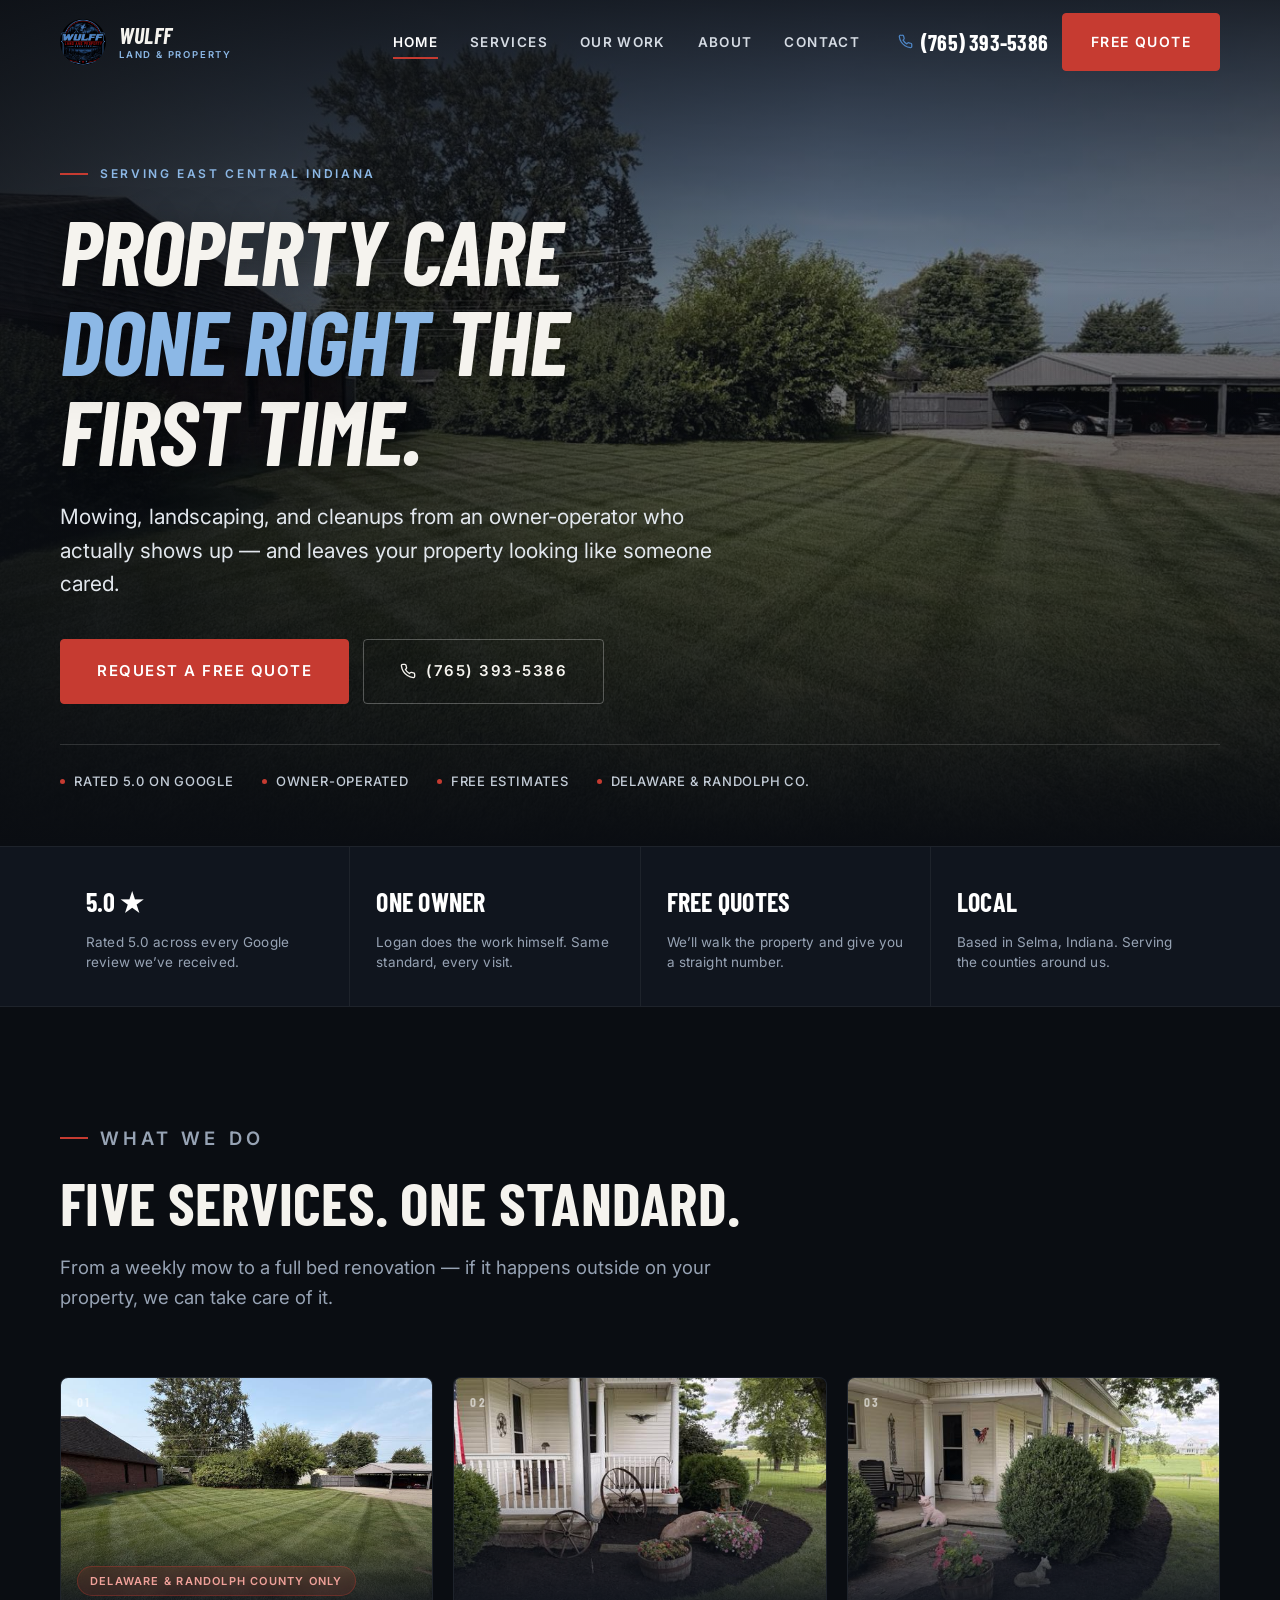
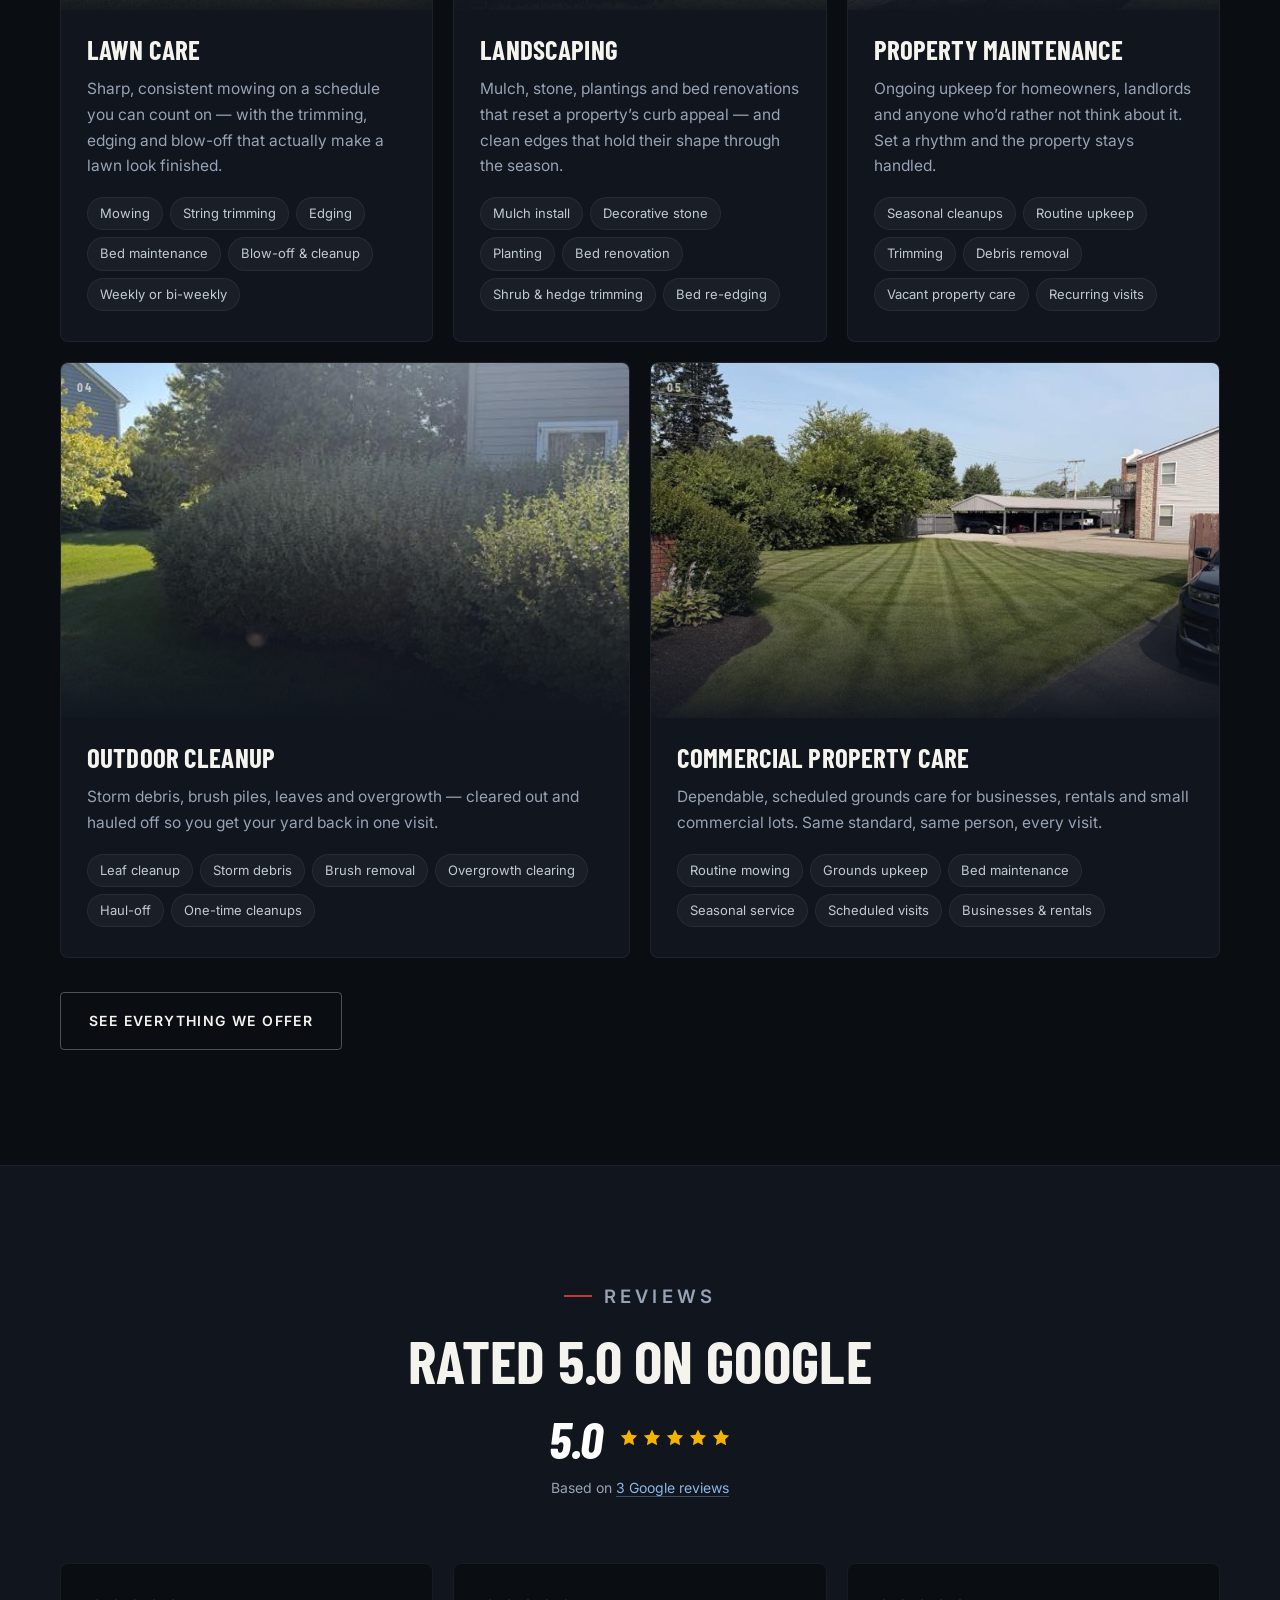
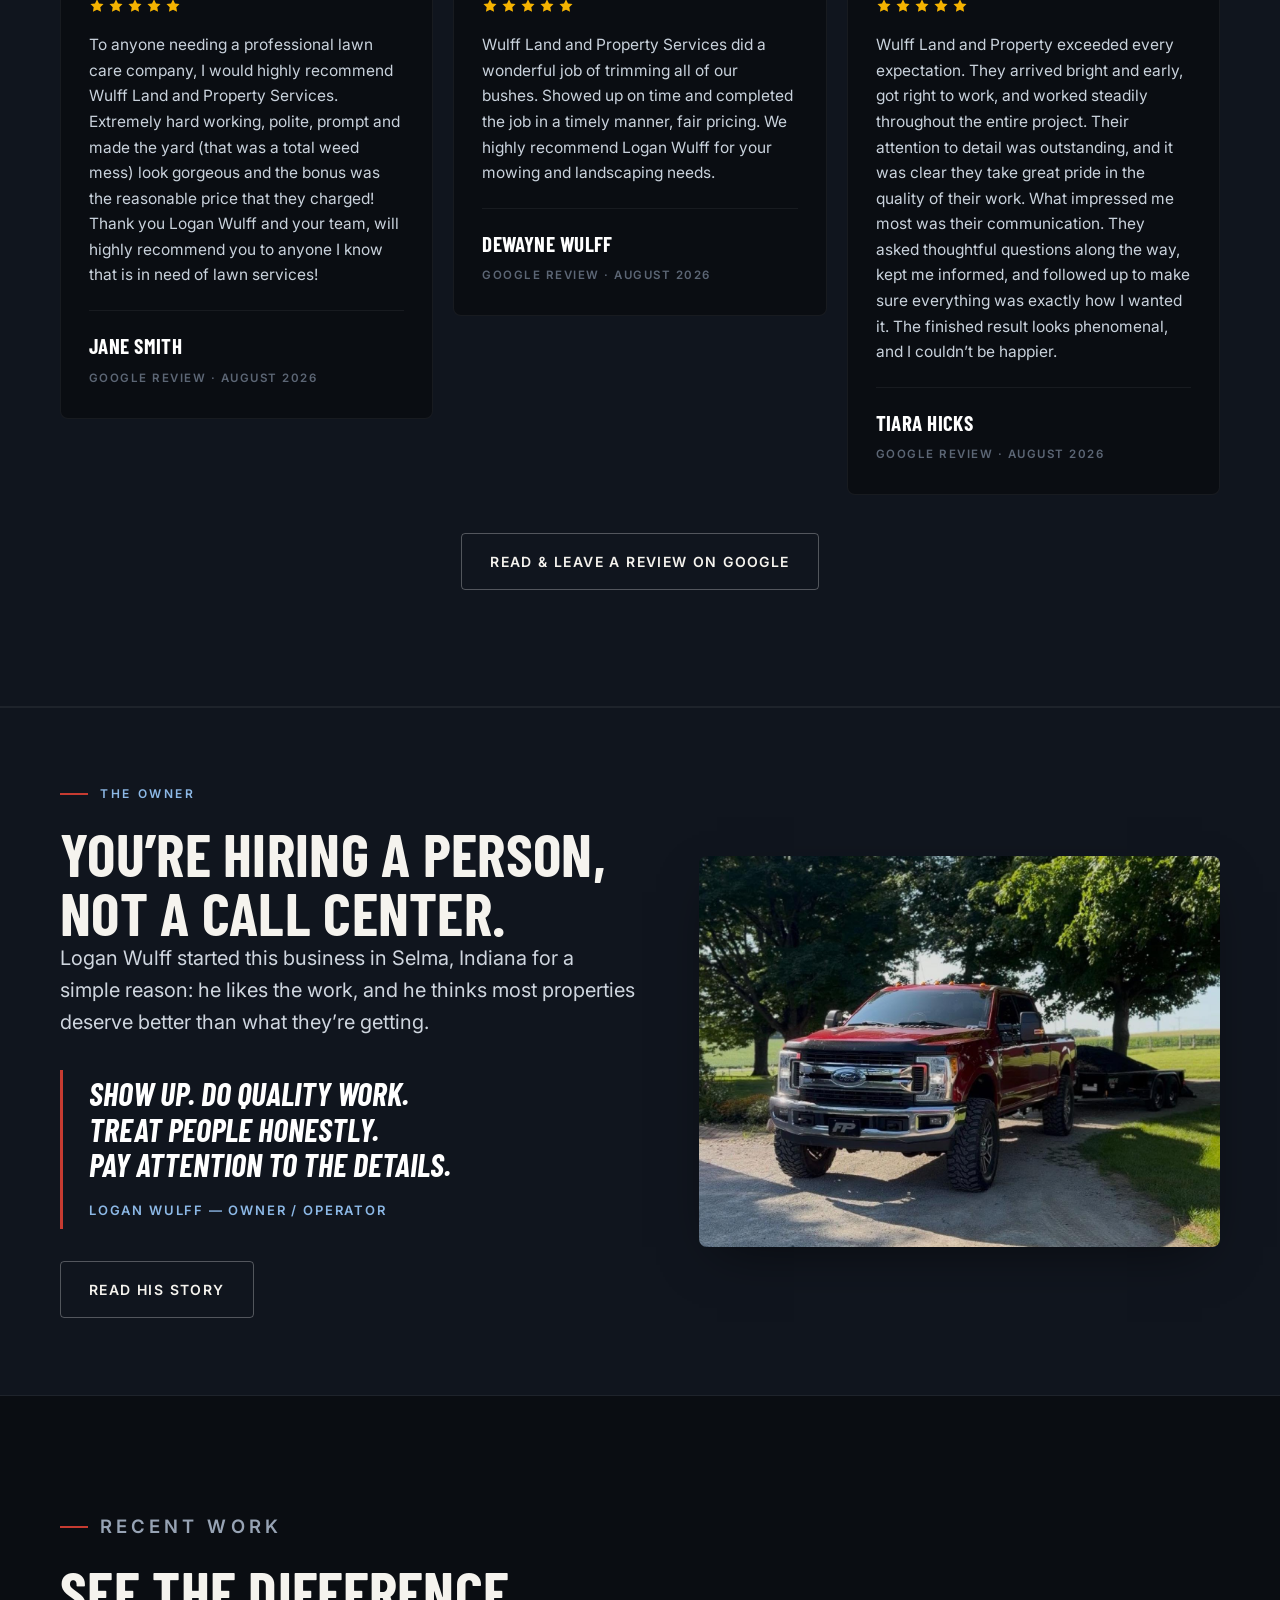
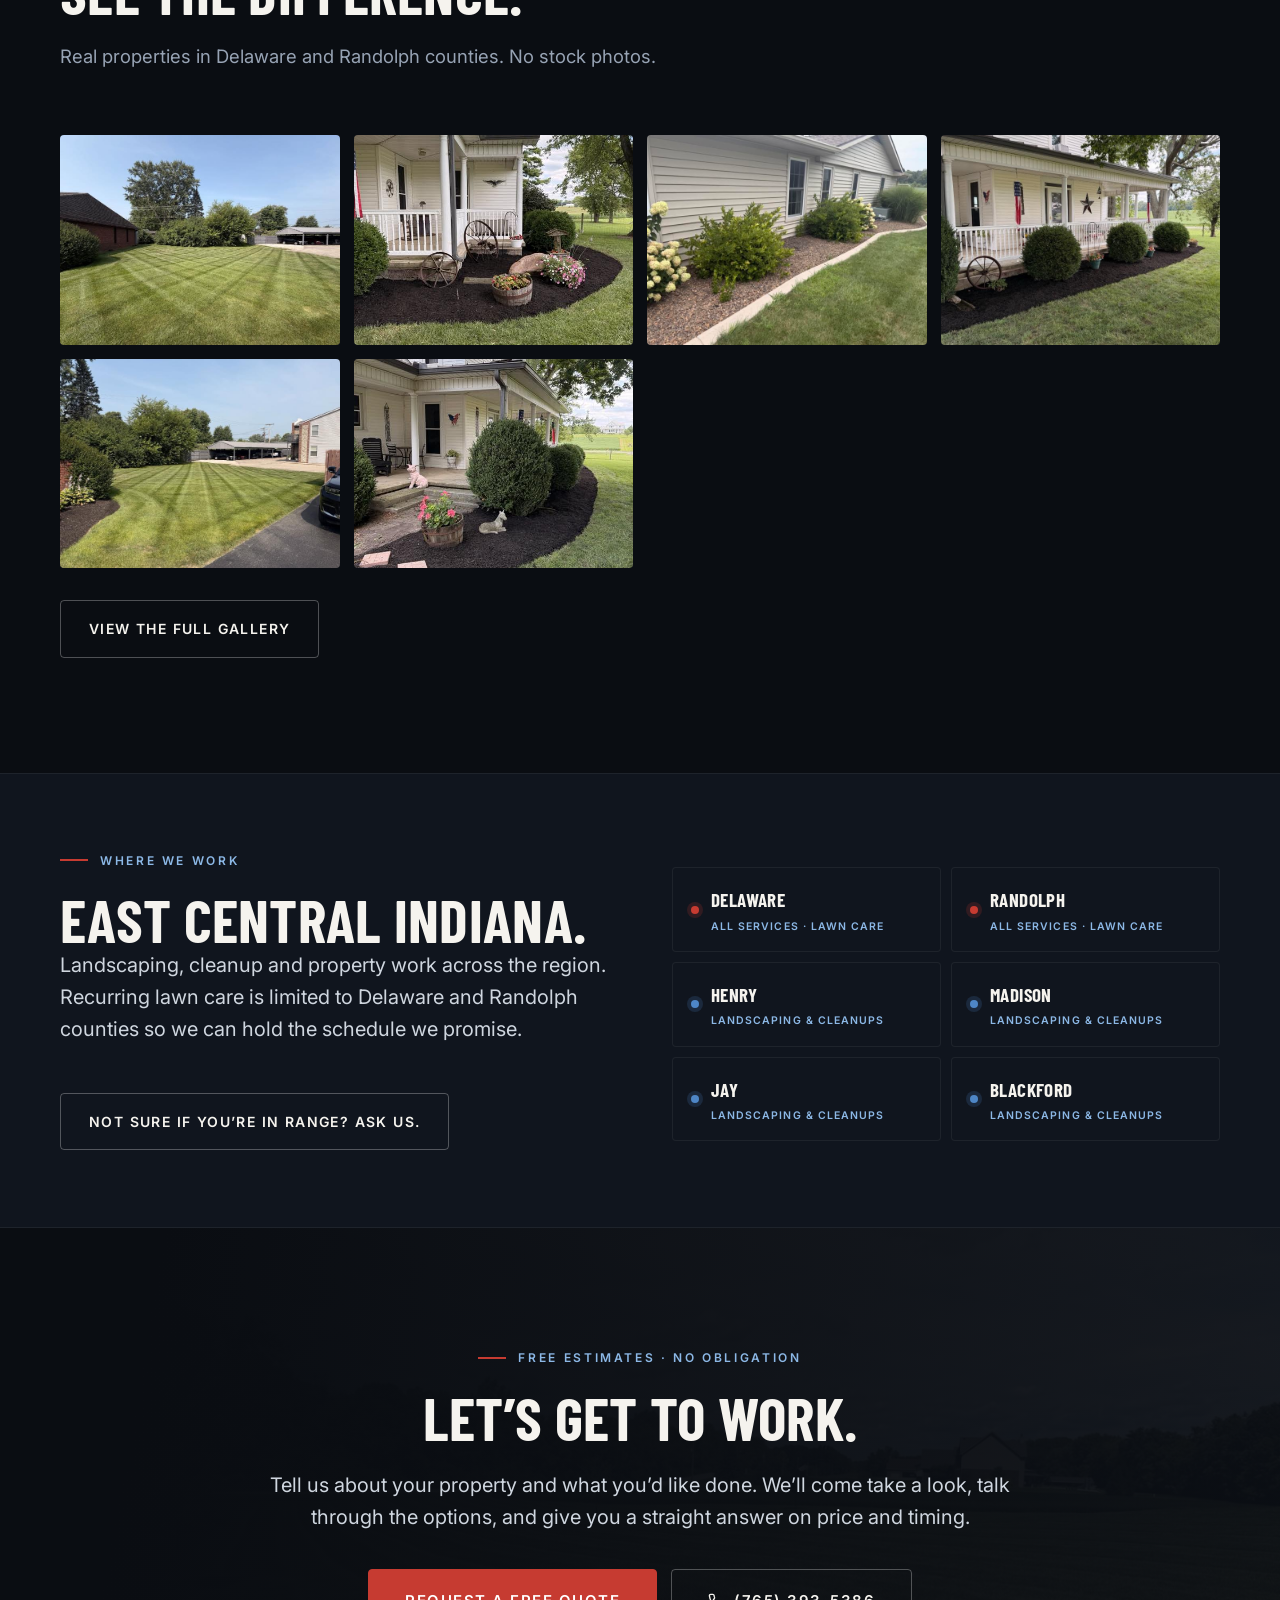
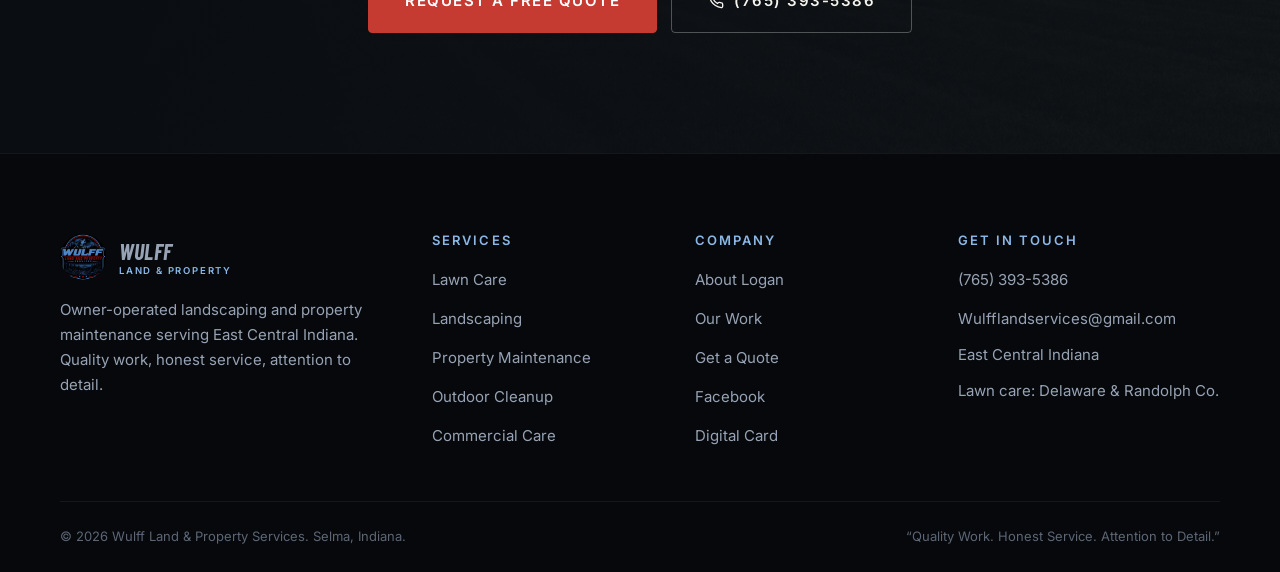
==== index.html @ 87005cc1 "Redesign Wulff Land & Property Services site Replaces the Google Sites page with a five-page static " ====
<!doctype html>
<html lang="en">
<head>
<meta charset="utf-8">
<meta name="viewport" content="width=device-width, initial-scale=1">
<title>Wulff Land & Property Services | Landscaping & Lawn Care, East Central Indiana</title>
<meta name="description" content="Owner-operated landscaping, lawn care, and property maintenance in East Central Indiana. Rated 5.0 on Google. Free estimates. Call (765) 393-5386.">
<meta name="theme-color" content="#0A0D12">
<link rel="canonical" href="https://616fun.github.io/wulff-land-property-services/index.html">
<meta property="og:type" content="website">
<meta property="og:site_name" content="Wulff Land &amp; Property Services">
<meta property="og:title" content="Wulff Land & Property Services | Landscaping & Lawn Care, East Central Indiana">
<meta property="og:description" content="Owner-operated landscaping, lawn care, and property maintenance in East Central Indiana. Rated 5.0 on Google. Free estimates. Call (765) 393-5386.">
<meta property="og:image" content="https://616fun.github.io/wulff-land-property-services/assets/img/full/img32.jpg">
<meta property="og:url" content="https://616fun.github.io/wulff-land-property-services/index.html">
<meta name="twitter:card" content="summary_large_image">
<link rel="icon" href="assets/img/logo.png">
<link rel="apple-touch-icon" href="assets/img/logo.png">
<link rel="preconnect" href="https://fonts.googleapis.com"><link rel="preconnect" href="https://fonts.gstatic.com" crossorigin><link href="https://fonts.googleapis.com/css2?family=Barlow+Condensed:ital,wght@0,600;0,700;1,700;1,800&family=Inter:wght@400;500;600&display=swap" rel="stylesheet">
<link rel="stylesheet" href="assets/css/site.css">
<script type="application/ld+json">
{
 "@context": "https://schema.org",
 "@type": "LandscapingBusiness",
 "name": "Wulff Land & Property Services",
 "description": "Owner-operated landscaping, lawn care and property maintenance serving East Central Indiana.",
 "slogan": "Quality Work. Honest Service. Attention to Detail.",
 "url": "https://616fun.github.io/wulff-land-property-services/",
 "image": "https://616fun.github.io/wulff-land-property-services/assets/img/logo.png",
 "logo": "https://616fun.github.io/wulff-land-property-services/assets/img/logo.png",
 "telephone": "+17653935386",
 "email": "Wulfflandservices@gmail.com",
 "priceRange": "$$",
 "founder": {
  "@type": "Person",
  "name": "Logan Wulff"
 },
 "address": {
  "@type": "PostalAddress",
  "addressLocality": "Selma",
  "addressRegion": "IN",
  "addressCountry": "US"
 },
 "areaServed": [
  {
   "@type": "AdministrativeArea",
   "name": "Delaware County, Indiana"
  },
  {
   "@type": "AdministrativeArea",
   "name": "Randolph County, Indiana"
  },
  {
   "@type": "AdministrativeArea",
   "name": "East Central Indiana"
  }
 ],
 "sameAs": [
  "https://www.google.com/maps?cid=16662415510783556275",
  "https://www.facebook.com/profile.php?id=61592040879355",
  "https://dot.cards/wulfflandservices"
 ],
 "aggregateRating": {
  "@type": "AggregateRating",
  "ratingValue": "5.0",
  "reviewCount": "3",
  "bestRating": "5"
 },
 "review": [
  {
   "@type": "Review",
   "author": {
    "@type": "Person",
    "name": "Jane Smith"
   },
   "reviewRating": {
    "@type": "Rating",
    "ratingValue": "5",
    "bestRating": "5"
   },
   "reviewBody": "To anyone needing a professional lawn care company, I would highly recommend Wulff Land and Property Services. Extremely hard working, polite, prompt and made the yard (that was a total weed mess) look gorgeous and the bonus was the reasonable price that they charged!"
  },
  {
   "@type": "Review",
   "author": {
    "@type": "Person",
    "name": "Dewayne Wulff"
   },
   "reviewRating": {
    "@type": "Rating",
    "ratingValue": "5",
    "bestRating": "5"
   },
   "reviewBody": "Wulff Land and Property Services did a wonderful job of trimming all of our bushes. Showed up on time and completed the job in a timely manner, fair pricing."
  },
  {
   "@type": "Review",
   "author": {
    "@type": "Person",
    "name": "Tiara Hicks"
   },
   "reviewRating": {
    "@type": "Rating",
    "ratingValue": "5",
    "bestRating": "5"
   },
   "reviewBody": "Wulff Land and Property exceeded every expectation. They arrived bright and early, got right to work, and worked steadily throughout the entire project. Their attention to detail was outstanding."
  }
 ],
 "hasOfferCatalog": {
  "@type": "OfferCatalog",
  "name": "Services",
  "itemListElement": [
   {
    "@type": "Offer",
    "itemOffered": {
     "@type": "Service",
     "name": "Lawn Care & Mowing"
    }
   },
   {
    "@type": "Offer",
    "itemOffered": {
     "@type": "Service",
     "name": "Landscaping & Mulch Installation"
    }
   },
   {
    "@type": "Offer",
    "itemOffered": {
     "@type": "Service",
     "name": "Property Maintenance"
    }
   },
   {
    "@type": "Offer",
    "itemOffered": {
     "@type": "Service",
     "name": "Outdoor & Storm Cleanup"
    }
   },
   {
    "@type": "Offer",
    "itemOffered": {
     "@type": "Service",
     "name": "Commercial Property Care"
    }
   },
   {
    "@type": "Offer",
    "itemOffered": {
     "@type": "Service",
     "name": "Shrub & Hedge Trimming"
    }
   },
   {
    "@type": "Offer",
    "itemOffered": {
     "@type": "Service",
     "name": "Brush Removal"
    }
   },
   {
    "@type": "Offer",
    "itemOffered": {
     "@type": "Service",
     "name": "Decorative Stone Installation"
    }
   }
  ]
 }
}
</script>
<script>document.documentElement.classList.add("js")</script>
</head>
<body>
<a class="skip hp" href="#main">Skip to content</a>
<header class="header" id="header">
  <div class="wrap header__inner">
    <a class="brand" href="index.html" aria-label="Wulff Land and Property Services — home">
      <img src="assets/img/logo.png" alt="" width="46" height="46">
      <span class="brand__txt">
        <span class="brand__name">Wulff</span>
        <span class="brand__sub">Land &amp; Property</span>
      </span>
    </a>
    <nav class="nav" aria-label="Primary"><a href="index.html" aria-current="page">Home</a><a href="services.html">Services</a><a href="work.html">Our Work</a><a href="about.html">About</a><a href="contact.html">Contact</a></nav>
    <div class="header__cta">
      <a class="header__phone" href="tel:+17653935386"><svg viewBox="0 0 24 24" fill="none" stroke="currentColor" stroke-width="2" stroke-linecap="round" stroke-linejoin="round"><path d="M22 16.9v3a2 2 0 0 1-2.2 2 19.8 19.8 0 0 1-8.6-3.1 19.5 19.5 0 0 1-6-6A19.8 19.8 0 0 1 2.1 4.2 2 2 0 0 1 4.1 2h3a2 2 0 0 1 2 1.7c.1 1 .3 1.9.7 2.8a2 2 0 0 1-.5 2.1L8.1 9.8a16 16 0 0 0 6 6l1.2-1.2a2 2 0 0 1 2.1-.5c.9.4 1.8.6 2.8.7a2 2 0 0 1 1.8 2.1z"/></svg>(765) 393-5386</a>
      <a class="btn" href="contact.html">Free Quote</a>
      <button class="burger" id="burger" aria-label="Open menu" aria-expanded="false" aria-controls="drawer"><span></span></button>
    </div>
  </div>
</header>
<div class="drawer" id="drawer">
  <nav class="wrap" aria-label="Mobile"><a href="index.html"><span>01</span>Home</a><a href="services.html"><span>02</span>Services</a><a href="work.html"><span>03</span>Our Work</a><a href="about.html"><span>04</span>About</a><a href="contact.html"><span>05</span>Contact</a></nav>
  <div class="wrap drawer__foot">
    <a class="btn btn--steel btn--block" href="tel:+17653935386"><svg viewBox="0 0 24 24" fill="none" stroke="currentColor" stroke-width="2" stroke-linecap="round" stroke-linejoin="round"><path d="M22 16.9v3a2 2 0 0 1-2.2 2 19.8 19.8 0 0 1-8.6-3.1 19.5 19.5 0 0 1-6-6A19.8 19.8 0 0 1 2.1 4.2 2 2 0 0 1 4.1 2h3a2 2 0 0 1 2 1.7c.1 1 .3 1.9.7 2.8a2 2 0 0 1-.5 2.1L8.1 9.8a16 16 0 0 0 6 6l1.2-1.2a2 2 0 0 1 2.1-.5c.9.4 1.8.6 2.8.7a2 2 0 0 1 1.8 2.1z"/></svg>Call (765) 393-5386</a>
    <a class="btn btn--block" href="contact.html">Request a Free Quote</a>
  </div>
</div>
<main id="main">
<section class="hero">
  <div class="hero__bg"><img src="assets/img/full/img32.jpg" alt="A freshly mowed and striped residential lawn maintained by Wulff Land &amp; Property Services" fetchpriority="high"></div>
  <div class="wrap hero__inner">
    <p class="eyebrow">Serving East Central Indiana</p>
    <h1>Property care <em>done right</em> the first time.</h1>
    <p class="lede">Mowing, landscaping, and cleanups from an owner-operator who actually shows up &mdash;
      and leaves your property looking like someone cared.</p>
    <div class="hero__actions">
      <a class="btn btn--lg" href="contact.html">Request a Free Quote</a>
      <a class="btn btn--ghost btn--lg" href="tel:+17653935386"><svg viewBox="0 0 24 24" fill="none" stroke="currentColor" stroke-width="2" stroke-linecap="round" stroke-linejoin="round"><path d="M22 16.9v3a2 2 0 0 1-2.2 2 19.8 19.8 0 0 1-8.6-3.1 19.5 19.5 0 0 1-6-6A19.8 19.8 0 0 1 2.1 4.2 2 2 0 0 1 4.1 2h3a2 2 0 0 1 2 1.7c.1 1 .3 1.9.7 2.8a2 2 0 0 1-.5 2.1L8.1 9.8a16 16 0 0 0 6 6l1.2-1.2a2 2 0 0 1 2.1-.5c.9.4 1.8.6 2.8.7a2 2 0 0 1 1.8 2.1z"/></svg>(765) 393-5386</a>
    </div>
    <div class="hero__meta">
      <span>Rated 5.0 on Google</span><span>Owner-operated</span><span>Free estimates</span><span>Delaware &amp; Randolph Co.</span>
    </div>
  </div>
</section>

<section class="strip">
  <div class="wrap"><div class="strip__grid">
    <div class="strip__item"><b>5.0 &#9733;</b><small>Rated 5.0 across every Google review we&rsquo;ve received.</small></div>
    <div class="strip__item"><b>One Owner</b><small>Logan does the work himself. Same standard, every visit.</small></div>
    <div class="strip__item"><b>Free Quotes</b><small>We&rsquo;ll walk the property and give you a straight number.</small></div>
    <div class="strip__item"><b>Local</b><small>Based in Selma, Indiana. Serving the counties around us.</small></div>
  </div></div>
</section>

<section class="section" id="services">
  <div class="wrap">
    <div class="head r">
      <p class="eyebrow">What we do</p>
      <h2>Five services. One standard.</h2>
      <p>From a weekly mow to a full bed renovation &mdash; if it happens outside on your property, we can take care of it.</p>
    </div>
    <div class="services"><article class="card r" id="lawn">
  <div class="card__media"><span class="card__num">01</span>
    <img src="assets/img/thumb/img12.jpg" alt="Lawn Care by Wulff Land &amp; Property Services" loading="lazy" decoding="async"><span class="tag tag--red">Delaware &amp; Randolph County only</span></div>
  <div class="card__body"><h3>Lawn Care</h3><p class="muted" style="font-size:15.5px;margin-bottom:18px">Sharp, consistent mowing on a schedule you can count on — with the trimming, edging and blow-off that actually make a lawn look finished.</p>
    <ul><li>Mowing</li><li>String trimming</li><li>Edging</li><li>Bed maintenance</li><li>Blow-off &amp; cleanup</li><li>Weekly or bi-weekly</li></ul></div></article><article class="card r" id="landscaping">
  <div class="card__media"><span class="card__num">02</span>
    <img src="assets/img/thumb/img15.jpg" alt="Landscaping by Wulff Land &amp; Property Services" loading="lazy" decoding="async"></div>
  <div class="card__body"><h3>Landscaping</h3><p class="muted" style="font-size:15.5px;margin-bottom:18px">Mulch, stone, plantings and bed renovations that reset a property&rsquo;s curb appeal — and clean edges that hold their shape through the season.</p>
    <ul><li>Mulch install</li><li>Decorative stone</li><li>Planting</li><li>Bed renovation</li><li>Shrub &amp; hedge trimming</li><li>Bed re-edging</li></ul></div></article><article class="card r" id="maintenance">
  <div class="card__media"><span class="card__num">03</span>
    <img src="assets/img/thumb/img41.jpg" alt="Property Maintenance by Wulff Land &amp; Property Services" loading="lazy" decoding="async"></div>
  <div class="card__body"><h3>Property Maintenance</h3><p class="muted" style="font-size:15.5px;margin-bottom:18px">Ongoing upkeep for homeowners, landlords and anyone who&rsquo;d rather not think about it. Set a rhythm and the property stays handled.</p>
    <ul><li>Seasonal cleanups</li><li>Routine upkeep</li><li>Trimming</li><li>Debris removal</li><li>Vacant property care</li><li>Recurring visits</li></ul></div></article><article class="card card--wide r" id="cleanup">
  <div class="card__media"><span class="card__num">04</span>
    <img src="assets/img/thumb/img27.jpg" alt="Outdoor Cleanup by Wulff Land &amp; Property Services" loading="lazy" decoding="async"></div>
  <div class="card__body"><h3>Outdoor Cleanup</h3><p class="muted" style="font-size:15.5px;margin-bottom:18px">Storm debris, brush piles, leaves and overgrowth — cleared out and hauled off so you get your yard back in one visit.</p>
    <ul><li>Leaf cleanup</li><li>Storm debris</li><li>Brush removal</li><li>Overgrowth clearing</li><li>Haul-off</li><li>One-time cleanups</li></ul></div></article><article class="card card--wide r" id="commercial">
  <div class="card__media"><span class="card__num">05</span>
    <img src="assets/img/thumb/img43.jpg" alt="Commercial Property Care by Wulff Land &amp; Property Services" loading="lazy" decoding="async"></div>
  <div class="card__body"><h3>Commercial Property Care</h3><p class="muted" style="font-size:15.5px;margin-bottom:18px">Dependable, scheduled grounds care for businesses, rentals and small commercial lots. Same standard, same person, every visit.</p>
    <ul><li>Routine mowing</li><li>Grounds upkeep</li><li>Bed maintenance</li><li>Seasonal service</li><li>Scheduled visits</li><li>Businesses &amp; rentals</li></ul></div></article></div>
    <p class="r" style="margin-top:34px"><a class="btn btn--ghost" href="services.html">See everything we offer</a></p>
  </div>
</section>


<section class="section reviews-sec" id="reviews">
  <div class="wrap">
    <div class="head center r">
      <p class="eyebrow center">Reviews</p>
      <h2>Rated 5.0 on Google</h2>
      <div class="rating">
        <span class="rating__num">5.0</span>
        <span class="stars" aria-label="5 out of 5 stars"><svg viewBox="0 0 20 20" fill="currentColor" aria-hidden="true"><path d="M10 1.6l2.5 5.2 5.7.8-4.1 4 1 5.7-5.1-2.7-5.1 2.7 1-5.7-4.1-4 5.7-.8z"/></svg><svg viewBox="0 0 20 20" fill="currentColor" aria-hidden="true"><path d="M10 1.6l2.5 5.2 5.7.8-4.1 4 1 5.7-5.1-2.7-5.1 2.7 1-5.7-4.1-4 5.7-.8z"/></svg><svg viewBox="0 0 20 20" fill="currentColor" aria-hidden="true"><path d="M10 1.6l2.5 5.2 5.7.8-4.1 4 1 5.7-5.1-2.7-5.1 2.7 1-5.7-4.1-4 5.7-.8z"/></svg><svg viewBox="0 0 20 20" fill="currentColor" aria-hidden="true"><path d="M10 1.6l2.5 5.2 5.7.8-4.1 4 1 5.7-5.1-2.7-5.1 2.7 1-5.7-4.1-4 5.7-.8z"/></svg><svg viewBox="0 0 20 20" fill="currentColor" aria-hidden="true"><path d="M10 1.6l2.5 5.2 5.7.8-4.1 4 1 5.7-5.1-2.7-5.1 2.7 1-5.7-4.1-4 5.7-.8z"/></svg></span>
        <span class="rating__meta">Based on <a href="https://www.google.com/maps?cid=16662415510783556275" target="_blank" rel="noopener">3 Google reviews</a></span>
      </div>
      
    </div>
    <div class="reviews"><figure class="review r">
      <span class="stars" aria-label="5 out of 5 stars"><svg viewBox="0 0 20 20" fill="currentColor" aria-hidden="true"><path d="M10 1.6l2.5 5.2 5.7.8-4.1 4 1 5.7-5.1-2.7-5.1 2.7 1-5.7-4.1-4 5.7-.8z"/></svg><svg viewBox="0 0 20 20" fill="currentColor" aria-hidden="true"><path d="M10 1.6l2.5 5.2 5.7.8-4.1 4 1 5.7-5.1-2.7-5.1 2.7 1-5.7-4.1-4 5.7-.8z"/></svg><svg viewBox="0 0 20 20" fill="currentColor" aria-hidden="true"><path d="M10 1.6l2.5 5.2 5.7.8-4.1 4 1 5.7-5.1-2.7-5.1 2.7 1-5.7-4.1-4 5.7-.8z"/></svg><svg viewBox="0 0 20 20" fill="currentColor" aria-hidden="true"><path d="M10 1.6l2.5 5.2 5.7.8-4.1 4 1 5.7-5.1-2.7-5.1 2.7 1-5.7-4.1-4 5.7-.8z"/></svg><svg viewBox="0 0 20 20" fill="currentColor" aria-hidden="true"><path d="M10 1.6l2.5 5.2 5.7.8-4.1 4 1 5.7-5.1-2.7-5.1 2.7 1-5.7-4.1-4 5.7-.8z"/></svg></span>
      <blockquote><p>To anyone needing a professional lawn care company, I would highly recommend Wulff Land and Property Services. Extremely hard working, polite, prompt and made the yard (that was a total weed mess) look gorgeous and the bonus was the reasonable price that they charged! Thank you Logan Wulff and your team, will highly recommend you to anyone I know that is in need of lawn services!</p></blockquote>
      <figcaption><b>Jane Smith</b><small>Google Review &middot; August 2026</small></figcaption>
    </figure><figure class="review r">
      <span class="stars" aria-label="5 out of 5 stars"><svg viewBox="0 0 20 20" fill="currentColor" aria-hidden="true"><path d="M10 1.6l2.5 5.2 5.7.8-4.1 4 1 5.7-5.1-2.7-5.1 2.7 1-5.7-4.1-4 5.7-.8z"/></svg><svg viewBox="0 0 20 20" fill="currentColor" aria-hidden="true"><path d="M10 1.6l2.5 5.2 5.7.8-4.1 4 1 5.7-5.1-2.7-5.1 2.7 1-5.7-4.1-4 5.7-.8z"/></svg><svg viewBox="0 0 20 20" fill="currentColor" aria-hidden="true"><path d="M10 1.6l2.5 5.2 5.7.8-4.1 4 1 5.7-5.1-2.7-5.1 2.7 1-5.7-4.1-4 5.7-.8z"/></svg><svg viewBox="0 0 20 20" fill="currentColor" aria-hidden="true"><path d="M10 1.6l2.5 5.2 5.7.8-4.1 4 1 5.7-5.1-2.7-5.1 2.7 1-5.7-4.1-4 5.7-.8z"/></svg><svg viewBox="0 0 20 20" fill="currentColor" aria-hidden="true"><path d="M10 1.6l2.5 5.2 5.7.8-4.1 4 1 5.7-5.1-2.7-5.1 2.7 1-5.7-4.1-4 5.7-.8z"/></svg></span>
      <blockquote><p>Wulff Land and Property Services did a wonderful job of trimming all of our bushes. Showed up on time and completed the job in a timely manner, fair pricing. We highly recommend Logan Wulff for your mowing and landscaping needs.</p></blockquote>
      <figcaption><b>Dewayne Wulff</b><small>Google Review &middot; August 2026</small></figcaption>
    </figure><figure class="review r">
      <span class="stars" aria-label="5 out of 5 stars"><svg viewBox="0 0 20 20" fill="currentColor" aria-hidden="true"><path d="M10 1.6l2.5 5.2 5.7.8-4.1 4 1 5.7-5.1-2.7-5.1 2.7 1-5.7-4.1-4 5.7-.8z"/></svg><svg viewBox="0 0 20 20" fill="currentColor" aria-hidden="true"><path d="M10 1.6l2.5 5.2 5.7.8-4.1 4 1 5.7-5.1-2.7-5.1 2.7 1-5.7-4.1-4 5.7-.8z"/></svg><svg viewBox="0 0 20 20" fill="currentColor" aria-hidden="true"><path d="M10 1.6l2.5 5.2 5.7.8-4.1 4 1 5.7-5.1-2.7-5.1 2.7 1-5.7-4.1-4 5.7-.8z"/></svg><svg viewBox="0 0 20 20" fill="currentColor" aria-hidden="true"><path d="M10 1.6l2.5 5.2 5.7.8-4.1 4 1 5.7-5.1-2.7-5.1 2.7 1-5.7-4.1-4 5.7-.8z"/></svg><svg viewBox="0 0 20 20" fill="currentColor" aria-hidden="true"><path d="M10 1.6l2.5 5.2 5.7.8-4.1 4 1 5.7-5.1-2.7-5.1 2.7 1-5.7-4.1-4 5.7-.8z"/></svg></span>
      <blockquote><p>Wulff Land and Property exceeded every expectation. They arrived bright and early, got right to work, and worked steadily throughout the entire project. Their attention to detail was outstanding, and it was clear they take great pride in the quality of their work. What impressed me most was their communication. They asked thoughtful questions along the way, kept me informed, and followed up to make sure everything was exactly how I wanted it. The finished result looks phenomenal, and I couldn&rsquo;t be happier.</p></blockquote>
      <figcaption><b>Tiara Hicks</b><small>Google Review &middot; August 2026</small></figcaption>
    </figure></div>
    <p class="center r" style="margin-top:38px">
      <a class="btn btn--ghost" href="https://www.google.com/maps?cid=16662415510783556275" target="_blank" rel="noopener">Read &amp; leave a review on Google</a>
    </p>
  </div>
</section>

<section class="section section--tight" style="background:var(--ink-2);border-block:1px solid var(--line-2)">
  <div class="wrap">
    <div class="split split--rev">
      <div class="split__media r"><img src="assets/img/full/img04.jpg" alt="The Wulff Land &amp; Property Services truck and trailer on a rural Indiana road" loading="lazy"></div>
      <div class="r">
        <p class="eyebrow">The owner</p>
        <h2>You&rsquo;re hiring a person, not a call center.</h2>
        <p class="lede">Logan Wulff started this business in Selma, Indiana for a simple reason: he likes the
          work, and he thinks most properties deserve better than what they&rsquo;re getting.</p>
        <div class="quote">
          <p>Show up. Do quality work.<br>Treat people honestly.<br>Pay attention to the details.</p>
          <cite>Logan Wulff &mdash; Owner / Operator</cite>
        </div>
        <a class="btn btn--ghost" href="about.html">Read his story</a>
      </div>
    </div>
  </div>
</section>

<section class="section">
  <div class="wrap">
    <div class="head r">
      <p class="eyebrow">Recent work</p>
      <h2>See the difference.</h2>
      <p>Real properties in Delaware and Randolph counties. No stock photos.</p>
    </div>
    <div class="grid r"><figure class="shot" data-cat="lawn" data-full="assets/img/full/img32.jpg" tabindex="0" role="button" aria-label="View photo: Clean stripes, clean edges"><img src="assets/img/thumb/img32.jpg" alt="Clean stripes, clean edges — Wulff Land &amp; Property Services" loading="lazy" decoding="async"><figcaption>Clean stripes, clean edges</figcaption></figure><figure class="shot" data-cat="landscaping" data-full="assets/img/full/img15.jpg" tabindex="0" role="button" aria-label="View photo: Mulch bed &amp; planters"><img src="assets/img/thumb/img15.jpg" alt="Mulch bed &amp; planters — Wulff Land &amp; Property Services" loading="lazy" decoding="async"><figcaption>Mulch bed &amp; planters</figcaption></figure><figure class="shot" data-cat="landscaping" data-full="assets/img/full/img16.jpg" tabindex="0" role="button" aria-label="View photo: Fresh mulch &amp; re-edge"><img src="assets/img/thumb/img16.jpg" alt="Fresh mulch &amp; re-edge — Wulff Land &amp; Property Services" loading="lazy" decoding="async"><figcaption>Fresh mulch &amp; re-edge</figcaption></figure><figure class="shot" data-cat="landscaping" data-full="assets/img/full/img44.jpg" tabindex="0" role="button" aria-label="View photo: Entry beds &amp; shrub work"><img src="assets/img/thumb/img44.jpg" alt="Entry beds &amp; shrub work — Wulff Land &amp; Property Services" loading="lazy" decoding="async"><figcaption>Entry beds &amp; shrub work</figcaption></figure><figure class="shot" data-cat="lawn" data-full="assets/img/full/img43.jpg" tabindex="0" role="button" aria-label="View photo: Full-property mow &amp; edge"><img src="assets/img/thumb/img43.jpg" alt="Full-property mow &amp; edge — Wulff Land &amp; Property Services" loading="lazy" decoding="async"><figcaption>Full-property mow &amp; edge</figcaption></figure><figure class="shot" data-cat="landscaping" data-full="assets/img/full/img41.jpg" tabindex="0" role="button" aria-label="View photo: Front bed refresh"><img src="assets/img/thumb/img41.jpg" alt="Front bed refresh — Wulff Land &amp; Property Services" loading="lazy" decoding="async"><figcaption>Front bed refresh</figcaption></figure></div>
    <p class="r" style="margin-top:32px"><a class="btn btn--ghost" href="work.html">View the full gallery</a></p>
  </div>
</section>

<section class="section section--tight" style="background:var(--ink-2);border-block:1px solid var(--line-2)">
  <div class="wrap area">
    <div class="r">
      <p class="eyebrow">Where we work</p>
      <h2>East Central Indiana.</h2>
      <p class="lede">Landscaping, cleanup and property work across the region. Recurring lawn care is limited to
        Delaware and Randolph counties so we can hold the schedule we promise.</p>
      <a class="btn btn--ghost" href="contact.html" style="margin-top:26px">Not sure if you&rsquo;re in range? Ask us.</a>
    </div>
    <div class="counties r">
      <div class="county is-core"><span class="dot"></span><span><b>Delaware</b><i>All services &middot; lawn care</i></span></div>
      <div class="county is-core"><span class="dot"></span><span><b>Randolph</b><i>All services &middot; lawn care</i></span></div>
      <div class="county"><span class="dot"></span><span><b>Henry</b><i>Landscaping &amp; cleanups</i></span></div>
      <div class="county"><span class="dot"></span><span><b>Madison</b><i>Landscaping &amp; cleanups</i></span></div>
      <div class="county"><span class="dot"></span><span><b>Jay</b><i>Landscaping &amp; cleanups</i></span></div>
      <div class="county"><span class="dot"></span><span><b>Blackford</b><i>Landscaping &amp; cleanups</i></span></div>
    </div>
  </div>
</section>

<section class="cta">
  <div class="cta__bg"><img src="assets/img/full/img22.jpg" alt="" loading="lazy"></div>
  <div class="wrap cta__inner">
    <p class="eyebrow center r">Free estimates · No obligation</p>
    <h2 class="r">Let&rsquo;s get to work.</h2>
    <p class="lede r">Tell us about your property and what you&rsquo;d like done. We&rsquo;ll come take a look,
      talk through the options, and give you a straight answer on price and timing.</p>
    <div class="cta__actions r">
      <a class="btn btn--lg" href="contact.html">Request a Free Quote</a>
      <a class="btn btn--ghost btn--lg" href="tel:+17653935386"><svg viewBox="0 0 24 24" fill="none" stroke="currentColor" stroke-width="2" stroke-linecap="round" stroke-linejoin="round"><path d="M22 16.9v3a2 2 0 0 1-2.2 2 19.8 19.8 0 0 1-8.6-3.1 19.5 19.5 0 0 1-6-6A19.8 19.8 0 0 1 2.1 4.2 2 2 0 0 1 4.1 2h3a2 2 0 0 1 2 1.7c.1 1 .3 1.9.7 2.8a2 2 0 0 1-.5 2.1L8.1 9.8a16 16 0 0 0 6 6l1.2-1.2a2 2 0 0 1 2.1-.5c.9.4 1.8.6 2.8.7a2 2 0 0 1 1.8 2.1z"/></svg>(765) 393-5386</a>
    </div>
  </div>
</section>
</main>
<footer class="footer">
  <div class="wrap">
    <div class="footer__grid">
      <div class="footer__brand">
        <a class="brand" href="index.html">
          <img src="assets/img/logo.png" alt="" width="46" height="46">
          <span class="brand__txt"><span class="brand__name">Wulff</span><span class="brand__sub">Land &amp; Property</span></span>
        </a>
        <p>Owner-operated landscaping and property maintenance serving East Central Indiana.
          Quality work, honest service, attention to detail.</p>
      </div>
      <div>
        <h4>Services</h4>
        <ul>
          <li><a href="services.html#lawn">Lawn Care</a></li>
          <li><a href="services.html#landscaping">Landscaping</a></li>
          <li><a href="services.html#maintenance">Property Maintenance</a></li>
          <li><a href="services.html#cleanup">Outdoor Cleanup</a></li>
          <li><a href="services.html#commercial">Commercial Care</a></li>
        </ul>
      </div>
      <div>
        <h4>Company</h4>
        <ul>
          <li><a href="about.html">About Logan</a></li>
          <li><a href="work.html">Our Work</a></li>
          <li><a href="contact.html">Get a Quote</a></li>
          <li><a href="https://www.facebook.com/profile.php?id=61592040879355" target="_blank" rel="noopener">Facebook</a></li>
          <li><a href="https://dot.cards/wulfflandservices" target="_blank" rel="noopener">Digital Card</a></li>
        </ul>
      </div>
      <div>
        <h4>Get in touch</h4>
        <ul>
          <li><a href="tel:+17653935386">(765) 393-5386</a></li>
          <li><a href="mailto:Wulfflandservices@gmail.com">Wulfflandservices@gmail.com</a></li>
          <li class="muted" style="font-size:15px">East Central Indiana</li>
          <li class="muted" style="font-size:15px">Lawn care: Delaware &amp; Randolph Co.</li>
        </ul>
      </div>
    </div>
    <div class="footer__bar">
      <span>&copy; <span id="yr">2026</span> Wulff Land &amp; Property Services. Selma, Indiana.</span>
      <span>&ldquo;Quality Work. Honest Service. Attention to Detail.&rdquo;</span>
    </div>
  </div>
</footer>
<div class="callbar">
  <a class="btn btn--steel" href="tel:+17653935386"><svg viewBox="0 0 24 24" fill="none" stroke="currentColor" stroke-width="2" stroke-linecap="round" stroke-linejoin="round"><path d="M22 16.9v3a2 2 0 0 1-2.2 2 19.8 19.8 0 0 1-8.6-3.1 19.5 19.5 0 0 1-6-6A19.8 19.8 0 0 1 2.1 4.2 2 2 0 0 1 4.1 2h3a2 2 0 0 1 2 1.7c.1 1 .3 1.9.7 2.8a2 2 0 0 1-.5 2.1L8.1 9.8a16 16 0 0 0 6 6l1.2-1.2a2 2 0 0 1 2.1-.5c.9.4 1.8.6 2.8.7a2 2 0 0 1 1.8 2.1z"/></svg>Call</a>
  <a class="btn" href="contact.html">Free Quote</a>
</div>
<div class="lb" id="lb" role="dialog" aria-modal="true" aria-label="Photo viewer" hidden>
  <button class="lb__close" id="lbClose" aria-label="Close">&times;</button>
  <button class="lb__nav lb__nav--prev" id="lbPrev" aria-label="Previous">&#8249;</button>
  <img id="lbImg" src="" alt="">
  <button class="lb__nav lb__nav--next" id="lbNext" aria-label="Next">&#8250;</button>
  <span class="lb__count" id="lbCount"></span>
</div>
<script src="assets/js/site.js"></script>
</body>
</html>
---- assets/css/site.css ----
/* ==========================================================================
   Wulff Land & Property Services — design system
   Palette derived from the badge logo: ink black, steel blue, brick red, bone.
   ========================================================================== */

:root{
  /* brand */
  --ink:        #0A0D12;
  --ink-2:      #10151E;
  --ink-3:      #19202C;
  --ink-4:      #232C3B;
  --steel:      #4E86C6;
  --steel-lt:   #8CB8E6;
  --steel-dk:   #2E5B8F;
  --red:        #C63B31;
  --red-lt:     #E0574C;
  --red-dk:     #9C2A22;
  --bone:       #F5F3EE;
  --bone-2:     #E7E3DA;
  --muted:      #97A3B4;
  --muted-dk:   #5C6675;

  --line:       rgba(255,255,255,.10);
  --line-2:     rgba(255,255,255,.06);
  --line-dark:  rgba(10,13,18,.10);

  /* type */
  --display: "Barlow Condensed", "Oswald", Impact, sans-serif;
  --body: "Inter", -apple-system, BlinkMacSystemFont, "Segoe UI", Roboto, sans-serif;

  /* rhythm */
  --pad: clamp(20px, 5vw, 40px);
  --maxw: 1240px;
  --section: clamp(64px, 9vw, 120px);
  --r: 4px;
  --r-lg: 8px;

  --shadow: 0 18px 50px -18px rgba(0,0,0,.55);
  --shadow-sm: 0 6px 20px -8px rgba(0,0,0,.4);
  --ease: cubic-bezier(.2,.7,.3,1);
}

*,*::before,*::after{box-sizing:border-box}
html{scroll-behavior:smooth;scroll-padding-top:96px;-webkit-text-size-adjust:100%}
@media (prefers-reduced-motion:reduce){
  html{scroll-behavior:auto}
  *,*::before,*::after{animation-duration:.001ms!important;transition-duration:.001ms!important}
}

body{
  margin:0;
  background:var(--ink);
  color:var(--bone);
  font-family:var(--body);
  font-size:17px;
  line-height:1.65;
  -webkit-font-smoothing:antialiased;
  overflow-x:hidden;
}

img{max-width:100%;display:block}
a{color:inherit}

::selection{background:var(--steel);color:#fff}

:focus-visible{outline:2px solid var(--steel-lt);outline-offset:3px;border-radius:2px}

/* ---------- type ---------- */
h1,h2,h3,h4{
  font-family:var(--display);
  font-weight:700;
  line-height:.98;
  letter-spacing:.005em;
  text-transform:uppercase;
  margin:0;
}
h1{font-size:clamp(44px,7.6vw,92px);font-style:italic;letter-spacing:-.01em}
h2{font-size:clamp(34px,5vw,60px)}
h3{font-size:clamp(21px,2.2vw,27px)}
p{margin:0 0 1.1em}
p:last-child{margin-bottom:0}

.eyebrow{
  font-family:var(--body);
  font-size:12px;
  font-weight:600;
  letter-spacing:.22em;
  text-transform:uppercase;
  color:var(--steel-lt);
  display:flex;align-items:center;gap:12px;
  margin:0 0 20px;
}
.eyebrow::before{
  content:"";width:28px;height:2px;background:var(--red);flex:none;
}
.eyebrow.center{justify-content:center}

.lede{font-size:clamp(17px,1.6vw,20px);color:#CFD6DF;max-width:60ch;line-height:1.6}
.muted{color:var(--muted)}

/* ---------- layout ---------- */
.wrap{width:100%;max-width:var(--maxw);margin-inline:auto;padding-inline:var(--pad)}
.section{padding-block:var(--section)}
.section--tight{padding-block:clamp(48px,6vw,80px)}
.center{text-align:center}
.stack-sm>*+*{margin-top:12px}

.rule{height:1px;background:var(--line-2);border:0;margin:0}

/* ---------- buttons ---------- */
.btn{
  --btn-bg:var(--red);--btn-fg:#fff;--btn-bd:var(--red);
  display:inline-flex;align-items:center;justify-content:center;gap:10px;
  font-family:var(--body);font-size:14px;font-weight:600;
  letter-spacing:.1em;text-transform:uppercase;
  padding:16px 28px;
  background:var(--btn-bg);color:var(--btn-fg);
  border:1.5px solid var(--btn-bd);border-radius:var(--r);
  text-decoration:none;cursor:pointer;
  transition:transform .22s var(--ease), background .22s var(--ease), border-color .22s var(--ease), color .22s var(--ease), box-shadow .22s var(--ease);
  white-space:nowrap;
}
.btn:hover{transform:translateY(-2px);box-shadow:0 12px 26px -12px rgba(198,59,49,.8)}
.btn:active{transform:translateY(0)}
.btn--ghost{--btn-bg:transparent;--btn-fg:var(--bone);--btn-bd:rgba(255,255,255,.28)}
.btn--ghost:hover{--btn-bg:rgba(255,255,255,.07);--btn-bd:var(--steel-lt);box-shadow:none}
.btn--steel{--btn-bg:var(--steel);--btn-bd:var(--steel)}
.btn--steel:hover{box-shadow:0 12px 26px -12px rgba(78,134,198,.85)}
.btn--lg{padding:19px 36px;font-size:15px}
.btn--block{width:100%}

.btn svg{width:16px;height:16px;flex:none}

/* ---------- header ---------- */
.header{
  position:fixed;inset:0 0 auto;z-index:100;
  background:rgba(10,13,18,0);
  border-bottom:1px solid transparent;
  transition:background .3s var(--ease), border-color .3s var(--ease), backdrop-filter .3s;
}
.header.is-stuck{
  background:rgba(10,13,18,.88);
  backdrop-filter:saturate(150%) blur(14px);
  -webkit-backdrop-filter:saturate(150%) blur(14px);
  border-bottom-color:var(--line);
}
.header__inner{
  display:flex;align-items:center;gap:24px;
  height:84px;
}
.header.is-stuck .header__inner{height:72px}
.header__inner{transition:height .3s var(--ease)}

.brand{display:flex;align-items:center;gap:13px;text-decoration:none;flex:none;margin-right:auto}
.brand img{width:46px;height:46px;border-radius:50%;flex:none;transition:width .3s var(--ease),height .3s var(--ease)}
.header.is-stuck .brand img{width:40px;height:40px}
.brand__txt{display:flex;flex-direction:column;line-height:1}
.brand__name{font-family:var(--display);font-weight:700;font-style:italic;font-size:22px;letter-spacing:.01em;text-transform:uppercase}
.brand__sub{font-size:9.5px;font-weight:600;letter-spacing:.19em;text-transform:uppercase;color:var(--steel-lt);margin-top:4px}

.nav{display:flex;align-items:center;gap:4px}
.nav a{
  position:relative;text-decoration:none;
  font-size:13.5px;font-weight:600;letter-spacing:.1em;text-transform:uppercase;
  padding:10px 14px;color:#D5DBE3;border-radius:var(--r);
  transition:color .2s var(--ease);
}
.nav a:hover{color:#fff}
.nav a::after{
  content:"";position:absolute;left:14px;right:14px;bottom:4px;height:2px;
  background:var(--red);transform:scaleX(0);transform-origin:left;
  transition:transform .28s var(--ease);
}
.nav a:hover::after,.nav a[aria-current="page"]::after{transform:scaleX(1)}
.nav a[aria-current="page"]{color:#fff}

.header__cta{display:flex;align-items:center;gap:14px;flex:none}
.header__phone{
  display:flex;align-items:center;gap:8px;text-decoration:none;
  font-family:var(--display);font-size:22px;font-weight:700;letter-spacing:.01em;
  color:#fff;transition:color .2s var(--ease);
}
.header__phone:hover{color:var(--steel-lt)}
.header__phone svg{width:15px;height:15px;color:var(--steel)}

.burger{
  display:none;width:46px;height:46px;flex:none;
  background:transparent;border:1px solid var(--line);border-radius:var(--r);
  color:var(--bone);cursor:pointer;padding:0;
  align-items:center;justify-content:center;
}
.burger span{display:block;width:20px;height:1.5px;background:currentColor;position:relative;transition:.25s var(--ease)}
.burger span::before,.burger span::after{content:"";position:absolute;left:0;width:20px;height:1.5px;background:currentColor;transition:.25s var(--ease)}
.burger span::before{top:-6px}
.burger span::after{top:6px}
.burger[aria-expanded="true"] span{background:transparent}
.burger[aria-expanded="true"] span::before{top:0;transform:rotate(45deg)}
.burger[aria-expanded="true"] span::after{top:0;transform:rotate(-45deg)}

/* mobile drawer */
.drawer{
  position:fixed;inset:0;z-index:99;
  background:rgba(10,13,18,.98);
  backdrop-filter:blur(10px);
  display:flex;flex-direction:column;justify-content:center;
  padding:100px var(--pad) 40px;
  opacity:0;visibility:hidden;transition:opacity .3s var(--ease),visibility .3s;
}
.drawer.is-open{opacity:1;visibility:visible}
.drawer a{
  font-family:var(--display);font-size:clamp(34px,9vw,52px);font-weight:700;
  text-transform:uppercase;text-decoration:none;color:var(--bone);
  padding:12px 0;border-bottom:1px solid var(--line-2);
  display:flex;align-items:baseline;gap:16px;
}
.drawer a span{font-family:var(--body);font-size:12px;font-weight:600;color:var(--steel);letter-spacing:.1em}
.drawer__foot{margin-top:36px;display:flex;flex-direction:column;gap:12px}

/* ---------- hero ---------- */
.hero{position:relative;min-height:min(94vh,880px);display:flex;align-items:flex-end;overflow:hidden}
.hero__bg{position:absolute;inset:0;z-index:0}
.hero__bg img{width:100%;height:100%;object-fit:cover;object-position:center 60%}
.hero__bg::after{
  content:"";position:absolute;inset:0;
  background:
    linear-gradient(180deg,rgba(10,13,18,.86) 0%,rgba(10,13,18,.34) 34%,rgba(10,13,18,.72) 72%,var(--ink) 100%),
    linear-gradient(96deg,rgba(10,13,18,.82) 0%,rgba(10,13,18,.18) 62%);
}
.hero__inner{position:relative;z-index:1;width:100%;padding-block:clamp(60px,10vh,120px) clamp(44px,6vh,72px)}
.hero h1{max-width:15ch;text-shadow:0 4px 34px rgba(0,0,0,.5)}
.hero h1 em{font-style:italic;color:var(--steel-lt);position:relative}
.hero .lede{margin-top:26px;font-size:clamp(17px,1.7vw,21px);color:#E2E7ED;max-width:52ch}
.hero__actions{display:flex;flex-wrap:wrap;gap:14px;margin-top:38px}

.hero__meta{
  display:flex;flex-wrap:wrap;gap:10px 28px;margin-top:40px;
  padding-top:26px;border-top:1px solid rgba(255,255,255,.14);
  font-size:13px;font-weight:500;letter-spacing:.06em;text-transform:uppercase;color:#C3CCD7;
}
.hero__meta span{display:flex;align-items:center;gap:9px}
.hero__meta span::before{content:"";width:5px;height:5px;border-radius:50%;background:var(--red);flex:none}

/* ---------- trust strip ---------- */
.strip{background:var(--ink-2);border-block:1px solid var(--line-2)}
.strip__grid{display:grid;grid-template-columns:repeat(4,1fr);gap:1px;background:var(--line-2)}
.strip__item{background:var(--ink-2);padding:34px 26px;display:flex;flex-direction:column;gap:8px}
.strip__item b{font-family:var(--display);font-size:26px;font-weight:700;text-transform:uppercase;letter-spacing:.01em;color:#fff}
.strip__item small{font-size:13.5px;color:var(--muted);line-height:1.5;letter-spacing:.01em;text-transform:none;font-weight:400}

/* ---------- section head ---------- */
.head{max-width:64ch;margin-bottom:clamp(40px,5vw,64px)}
.head.center{margin-inline:auto;text-align:center}
.head h2{margin-bottom:20px}
.head p{color:var(--muted);font-size:clamp(16px,1.5vw,18.5px)}

/* ---------- service cards ---------- */
.services{display:grid;grid-template-columns:repeat(6,1fr);gap:20px}
.card{
  position:relative;grid-column:span 2;
  background:var(--ink-2);border:1px solid var(--line-2);border-radius:var(--r-lg);
  overflow:hidden;display:flex;flex-direction:column;
  transition:transform .35s var(--ease),border-color .35s var(--ease),box-shadow .35s var(--ease);
}
.card:hover{transform:translateY(-5px);border-color:rgba(78,134,198,.45);box-shadow:var(--shadow)}
.card--wide{grid-column:span 3}
.card__media{position:relative;aspect-ratio:16/10;overflow:hidden;background:var(--ink-3)}
.card__media img{width:100%;height:100%;object-fit:cover;transition:transform .7s var(--ease)}
.card:hover .card__media img{transform:scale(1.055)}
.card__media::after{content:"";position:absolute;inset:0;background:linear-gradient(180deg,rgba(10,13,18,0) 40%,rgba(16,21,30,.95) 100%)}
.card__num{
  position:absolute;top:14px;left:16px;z-index:2;
  font-family:var(--display);font-size:13px;font-weight:700;letter-spacing:.18em;
  color:rgba(255,255,255,.6);
}
.card__body{padding:26px 26px 30px;display:flex;flex-direction:column;flex:1}
.card__body h3{margin-bottom:14px}
.card__body ul{margin:0;padding:0;list-style:none;display:flex;flex-wrap:wrap;gap:7px}
.card__body li{
  font-size:13px;color:#C0C9D4;background:rgba(255,255,255,.045);
  border:1px solid var(--line-2);border-radius:100px;padding:5px 12px;
}
.tag{
  display:inline-flex;align-items:center;gap:7px;align-self:flex-start;
  font-size:11px;font-weight:600;letter-spacing:.11em;text-transform:uppercase;
  color:var(--steel-lt);background:rgba(78,134,198,.13);
  border:1px solid rgba(78,134,198,.32);border-radius:100px;
  padding:5px 12px;margin-bottom:14px;
}
.card__media .tag{position:absolute;left:16px;bottom:14px;z-index:2;margin:0;backdrop-filter:blur(6px)}
.tag--red{color:#F0A19A;background:rgba(198,59,49,.14);border-color:rgba(198,59,49,.34)}

/* ---------- pillars ---------- */
.pillars{display:grid;grid-template-columns:repeat(4,1fr);gap:22px}
.pillar{padding:32px 26px;background:var(--ink-2);border:1px solid var(--line-2);border-radius:var(--r-lg);border-top:2px solid var(--steel);transition:border-color .3s var(--ease),background .3s var(--ease)}
.pillar:nth-child(2){border-top-color:var(--red)}
.pillar:nth-child(3){border-top-color:var(--steel)}
.pillar:nth-child(4){border-top-color:var(--red)}
.pillar:hover{background:var(--ink-3)}
.pillar h3{font-size:22px;margin-bottom:12px}
.pillar p{font-size:15.5px;color:var(--muted);line-height:1.6;margin:0}

/* ---------- split ---------- */
.split{display:grid;grid-template-columns:1.05fr .95fr;gap:clamp(32px,5vw,72px);align-items:center}
.split--rev .split__media{order:2}
.split__media{position:relative;border-radius:var(--r-lg);overflow:hidden;box-shadow:var(--shadow)}
.split__media img{width:100%;aspect-ratio:4/3;object-fit:cover}
.split__media--tall img{aspect-ratio:3/4}

.quote{
  border-left:3px solid var(--red);padding:6px 0 6px 26px;margin:32px 0;
}
.quote p{font-family:var(--display);font-size:clamp(24px,2.6vw,32px);font-weight:700;font-style:italic;text-transform:uppercase;line-height:1.12;color:#fff;margin:0 0 12px}
.quote cite{font-style:normal;font-size:13px;font-weight:600;letter-spacing:.14em;text-transform:uppercase;color:var(--steel-lt)}

/* ---------- gallery ---------- */
.filters{display:flex;flex-wrap:wrap;gap:9px;margin-bottom:32px}
.filters button{
  font-family:var(--body);font-size:12.5px;font-weight:600;letter-spacing:.11em;text-transform:uppercase;
  padding:10px 20px;border-radius:100px;cursor:pointer;
  background:transparent;color:var(--muted);border:1px solid var(--line);
  transition:.22s var(--ease);
}
.filters button:hover{color:#fff;border-color:rgba(255,255,255,.34)}
.filters button[aria-pressed="true"]{background:var(--bone);color:var(--ink);border-color:var(--bone)}

.grid{display:grid;grid-template-columns:repeat(auto-fill,minmax(260px,1fr));gap:14px}
.shot{
  position:relative;border:0;padding:0;margin:0;cursor:zoom-in;
  aspect-ratio:4/3;overflow:hidden;border-radius:var(--r);background:var(--ink-3);
  display:block;
}
.shot img{width:100%;height:100%;object-fit:cover;transition:transform .6s var(--ease),filter .4s var(--ease)}
.shot::after{
  content:"";position:absolute;inset:0;
  background:linear-gradient(180deg,rgba(10,13,18,0) 55%,rgba(10,13,18,.8) 100%);
  opacity:0;transition:opacity .35s var(--ease);
}
.shot figcaption{
  position:absolute;left:0;right:0;bottom:0;z-index:2;padding:16px 18px;
  font-size:12px;font-weight:600;letter-spacing:.1em;text-transform:uppercase;color:#fff;
  opacity:0;transform:translateY(8px);transition:.35s var(--ease);text-align:left;
}
.shot:hover img{transform:scale(1.06)}
.shot:hover::after,.shot:hover figcaption{opacity:1;transform:none}
.shot.tall{grid-row:span 2;aspect-ratio:auto}
.shot[hidden]{display:none}

/* lightbox */
.lb{
  position:fixed;inset:0;z-index:200;background:rgba(6,8,12,.96);
  display:flex;align-items:center;justify-content:center;padding:24px;
  opacity:0;visibility:hidden;transition:opacity .28s var(--ease),visibility .28s;
}
.lb.is-open{opacity:1;visibility:visible}
.lb img{max-width:100%;max-height:86vh;object-fit:contain;border-radius:var(--r);box-shadow:0 30px 90px -20px #000}
.lb__close,.lb__nav{
  position:absolute;background:rgba(255,255,255,.08);border:1px solid var(--line);
  color:#fff;width:48px;height:48px;border-radius:50%;cursor:pointer;
  display:flex;align-items:center;justify-content:center;font-size:20px;
  transition:.2s var(--ease);
}
.lb__close:hover,.lb__nav:hover{background:rgba(255,255,255,.18)}
.lb__close{top:22px;right:22px}
.lb__nav--prev{left:22px;top:50%;transform:translateY(-50%)}
.lb__nav--next{right:22px;top:50%;transform:translateY(-50%)}
.lb__count{position:absolute;bottom:24px;left:50%;transform:translateX(-50%);font-size:12px;letter-spacing:.14em;color:var(--muted)}

/* ---------- area ---------- */
.area{display:grid;grid-template-columns:1fr 1fr;gap:clamp(30px,5vw,64px);align-items:center}
.counties{display:grid;grid-template-columns:repeat(2,1fr);gap:10px;margin-top:8px}
.county{
  display:flex;align-items:center;gap:12px;padding:16px 18px;
  background:var(--ink-2);border:1px solid var(--line-2);border-radius:var(--r);
  font-size:15px;font-weight:500;
}
.county b{font-family:var(--display);font-size:19px;font-weight:700;text-transform:uppercase;letter-spacing:.02em}
.county i{
  font-style:normal;font-size:10.5px;font-weight:600;letter-spacing:.1em;text-transform:uppercase;
  color:var(--steel-lt);display:block;margin-top:2px;
}
.county .dot{width:8px;height:8px;border-radius:50%;background:var(--steel);flex:none;box-shadow:0 0 0 4px rgba(78,134,198,.18)}
.county.is-core .dot{background:var(--red);box-shadow:0 0 0 4px rgba(198,59,49,.18)}

/* ---------- CTA band ---------- */
.cta{position:relative;overflow:hidden;background:var(--ink-2)}
.cta__bg{position:absolute;inset:0}
.cta__bg img{width:100%;height:100%;object-fit:cover;opacity:.22}
.cta__bg::after{content:"";position:absolute;inset:0;background:linear-gradient(100deg,var(--ink) 12%,rgba(10,13,18,.72) 100%)}
.cta__inner{position:relative;z-index:1;text-align:center;padding-block:clamp(70px,10vw,120px)}
.cta h2{margin-bottom:22px}
.cta .lede{margin-inline:auto;margin-bottom:36px}
.cta__actions{display:flex;flex-wrap:wrap;gap:14px;justify-content:center}

/* ---------- forms ---------- */
.form{display:grid;gap:18px}
.field{display:flex;flex-direction:column;gap:8px}
.field label{font-size:12px;font-weight:600;letter-spacing:.12em;text-transform:uppercase;color:var(--steel-lt)}
.field label .req{color:var(--red-lt)}
.field input,.field select,.field textarea{
  font-family:var(--body);font-size:16px;color:var(--bone);
  background:var(--ink-2);border:1px solid var(--line);border-radius:var(--r);
  padding:15px 16px;width:100%;
  transition:border-color .2s var(--ease),background .2s var(--ease);
}
.field input:hover,.field select:hover,.field textarea:hover{border-color:rgba(255,255,255,.22)}
.field input:focus,.field select:focus,.field textarea:focus{outline:none;border-color:var(--steel);background:var(--ink-3)}
.field textarea{resize:vertical;min-height:130px}
.field select{appearance:none;background-image:url("data:image/svg+xml,%3Csvg xmlns='http://www.w3.org/2000/svg' viewBox='0 0 12 8' fill='none' stroke='%2397A3B4' stroke-width='1.6'%3E%3Cpath d='M1 1l5 5 5-5'/%3E%3C/svg%3E");background-repeat:no-repeat;background-position:right 16px center;background-size:12px;padding-right:44px}
.field--2{display:grid;grid-template-columns:1fr 1fr;gap:18px}
.form__note{font-size:13px;color:var(--muted-dk);margin:0}
.hp{position:absolute;left:-9999px;width:1px;height:1px;overflow:hidden}

/* ---------- contact cards ---------- */
.contacts{display:grid;gap:12px}
.contact-row{
  display:flex;align-items:center;gap:18px;padding:20px 22px;text-decoration:none;
  background:var(--ink-2);border:1px solid var(--line-2);border-radius:var(--r-lg);
  transition:.25s var(--ease);
}
.contact-row:hover{background:var(--ink-3);border-color:rgba(78,134,198,.4);transform:translateX(4px)}
.contact-row .ico{
  width:44px;height:44px;flex:none;border-radius:var(--r);display:grid;place-items:center;
  background:rgba(78,134,198,.14);color:var(--steel-lt);border:1px solid rgba(78,134,198,.26);
}
.contact-row .ico svg{width:19px;height:19px}
.contact-row small{display:block;font-size:11px;font-weight:600;letter-spacing:.14em;text-transform:uppercase;color:var(--muted);margin-bottom:3px}
.contact-row b{font-family:var(--display);font-size:23px;font-weight:700;letter-spacing:.01em;word-break:break-word;line-height:1.1}
.contact-row.is-email b{font-family:var(--body);font-size:16px;font-weight:500;letter-spacing:0}

/* ---------- footer ---------- */
.footer{background:#06080C;border-top:1px solid var(--line-2);padding-block:clamp(52px,7vw,80px) 0}
.footer__grid{display:grid;grid-template-columns:1.5fr 1fr 1fr 1.2fr;gap:44px}
.footer h4{font-size:13px;font-family:var(--body);font-weight:600;letter-spacing:.16em;color:var(--steel-lt);text-transform:uppercase;margin-bottom:18px}
.footer ul{list-style:none;margin:0;padding:0;display:grid;gap:11px}
.footer a{color:var(--muted);text-decoration:none;font-size:15px;transition:color .2s var(--ease)}
.footer a:hover{color:#fff}
.footer__brand p{font-size:15px;color:var(--muted);max-width:34ch;margin-top:18px}
.footer__bar{
  margin-top:52px;padding-block:24px;border-top:1px solid var(--line-2);
  display:flex;flex-wrap:wrap;gap:12px;justify-content:space-between;align-items:center;
  font-size:13px;color:var(--muted-dk);
}
.footer__bar a{font-size:13px}

/* ---------- mobile call bar ---------- */
.callbar{
  position:fixed;left:0;right:0;bottom:0;z-index:98;display:none;
  background:rgba(10,13,18,.94);backdrop-filter:blur(14px);
  border-top:1px solid var(--line);
  padding:10px var(--pad) calc(10px + env(safe-area-inset-bottom));
  gap:10px;
}
.callbar .btn{flex:1;padding:15px 10px;font-size:13px}

/* ---------- reveal ---------- */
.js .r{opacity:0;transform:translateY(22px);transition:opacity .7s var(--ease),transform .7s var(--ease)}
.js .r.in{opacity:1;transform:none}

/* ---------- page hero (interior) ---------- */
.phero{position:relative;padding-block:clamp(140px,16vw,190px) clamp(48px,6vw,76px);overflow:hidden;border-bottom:1px solid var(--line-2)}
.phero__bg{position:absolute;inset:0}
.phero__bg img{width:100%;height:100%;object-fit:cover;object-position:center 55%}
.phero__bg::after{content:"";position:absolute;inset:0;background:linear-gradient(180deg,rgba(10,13,18,.92) 0%,rgba(10,13,18,.72) 50%,rgba(10,13,18,.94) 100%)}
.phero__inner{position:relative;z-index:1}
.phero h1{font-size:clamp(40px,6.4vw,76px);max-width:16ch}
.phero .lede{margin-top:20px}

/* ---------- misc lists ---------- */
.checks{list-style:none;margin:22px 0 0;padding:0;display:grid;gap:13px}
.checks li{display:flex;gap:13px;align-items:flex-start;font-size:16px;color:#C8D0DA}
.checks li::before{
  content:"";flex:none;width:19px;height:19px;margin-top:3px;border-radius:50%;
  background:rgba(78,134,198,.16);border:1px solid rgba(78,134,198,.42);
  background-image:url("data:image/svg+xml,%3Csvg xmlns='http://www.w3.org/2000/svg' viewBox='0 0 12 12' fill='none' stroke='%238CB8E6' stroke-width='1.9' stroke-linecap='round' stroke-linejoin='round'%3E%3Cpath d='M2.5 6.3l2.4 2.4L9.6 4'/%3E%3C/svg%3E");
  background-repeat:no-repeat;background-position:center;background-size:11px;
}

.steps{display:grid;grid-template-columns:repeat(3,1fr);gap:22px;counter-reset:s}
.step{position:relative;padding:30px 26px;background:var(--ink-2);border:1px solid var(--line-2);border-radius:var(--r-lg)}
.step::before{
  counter-increment:s;content:"0" counter(s);
  font-family:var(--display);font-size:46px;font-weight:700;font-style:italic;
  color:rgba(78,134,198,.24);line-height:1;display:block;margin-bottom:14px;
}
.step h3{font-size:21px;margin-bottom:10px}
.step p{font-size:15px;color:var(--muted);margin:0}

/* ---------- responsive ---------- */
@media (max-width:1080px){
  .services{grid-template-columns:repeat(4,1fr)}
  .card,.card--wide{grid-column:span 2}
  .pillars{grid-template-columns:repeat(2,1fr)}
  .footer__grid{grid-template-columns:1fr 1fr;gap:36px}
}
@media (max-width:900px){
  .nav,.header__phone{display:none}
  .burger{display:flex}
  .strip__grid{grid-template-columns:repeat(2,1fr)}
  .split,.area{grid-template-columns:1fr;gap:34px}
  .split--rev .split__media{order:0}
  .steps{grid-template-columns:1fr}
  .callbar{display:flex}
  body{padding-bottom:74px}
  .hero{min-height:auto;padding-top:110px}
  .lb__nav{width:42px;height:42px}
  .lb__nav--prev{left:10px}
  .lb__nav--next{right:10px}
}
@media (max-width:620px){
  body{font-size:16px}
  .services{grid-template-columns:1fr}
  .card,.card--wide{grid-column:span 1}
  .pillars{grid-template-columns:1fr}
  .strip__grid{grid-template-columns:1fr}
  .counties{grid-template-columns:1fr}
  .field--2{grid-template-columns:1fr}
  .footer__grid{grid-template-columns:1fr}
  .grid{grid-template-columns:repeat(auto-fill,minmax(150px,1fr));gap:10px}
  .shot.tall{grid-row:span 1;aspect-ratio:4/3}
  .hero__actions .btn{flex:1;min-width:100%}
}

@media print{
  .header,.callbar,.drawer,.filters,.lb{display:none!important}
  body{background:#fff;color:#000}
}

/* ---------- reviews ---------- */
.reviews-sec{background:var(--ink-2);border-block:1px solid var(--line-2)}
.rating{display:flex;flex-wrap:wrap;align-items:center;justify-content:center;gap:8px 16px;margin-top:22px}
.rating__num{font-family:var(--display);font-size:52px;font-weight:700;font-style:italic;line-height:1;color:#fff}
.rating__meta{font-size:14px;color:var(--muted);width:100%;margin-top:4px}
.rating__meta a{color:var(--steel-lt);text-decoration:none;border-bottom:1px solid rgba(140,184,230,.35)}
.rating__meta a:hover{color:#fff}

.stars{display:inline-flex;gap:3px;color:#F5B301}
.stars svg{width:20px;height:20px}

.reviews{display:grid;grid-template-columns:repeat(3,1fr);gap:20px;align-items:start}
.review{
  margin:0;padding:30px 28px;background:var(--ink);border:1px solid var(--line-2);
  border-radius:var(--r-lg);position:relative;
  transition:border-color .3s var(--ease),transform .3s var(--ease);
}
.review:hover{border-color:rgba(78,134,198,.4);transform:translateY(-3px)}
.review .stars{margin-bottom:18px}
.review .stars svg{width:16px;height:16px}
.review blockquote{margin:0}
.review blockquote p{font-size:15.5px;line-height:1.65;color:#C9D2DC;margin:0}
.review figcaption{margin-top:22px;padding-top:18px;border-top:1px solid var(--line-2)}
.review figcaption b{display:block;font-family:var(--display);font-size:21px;font-weight:700;text-transform:uppercase;letter-spacing:.02em;color:#fff}
.review figcaption small{display:block;font-size:11.5px;font-weight:600;letter-spacing:.13em;text-transform:uppercase;color:var(--muted-dk);margin-top:5px}

@media (max-width:980px){.reviews{grid-template-columns:1fr;max-width:640px;margin-inline:auto}}

/* header CTA is redundant on phones — the fixed call bar covers it */
@media (max-width:700px){
  .header__cta > .btn{display:none}
  .brand__name{font-size:20px}
}

@media (max-width:440px){
  .contact-row.is-email b{font-size:14.5px}
  .contact-row{gap:14px;padding:18px}
}
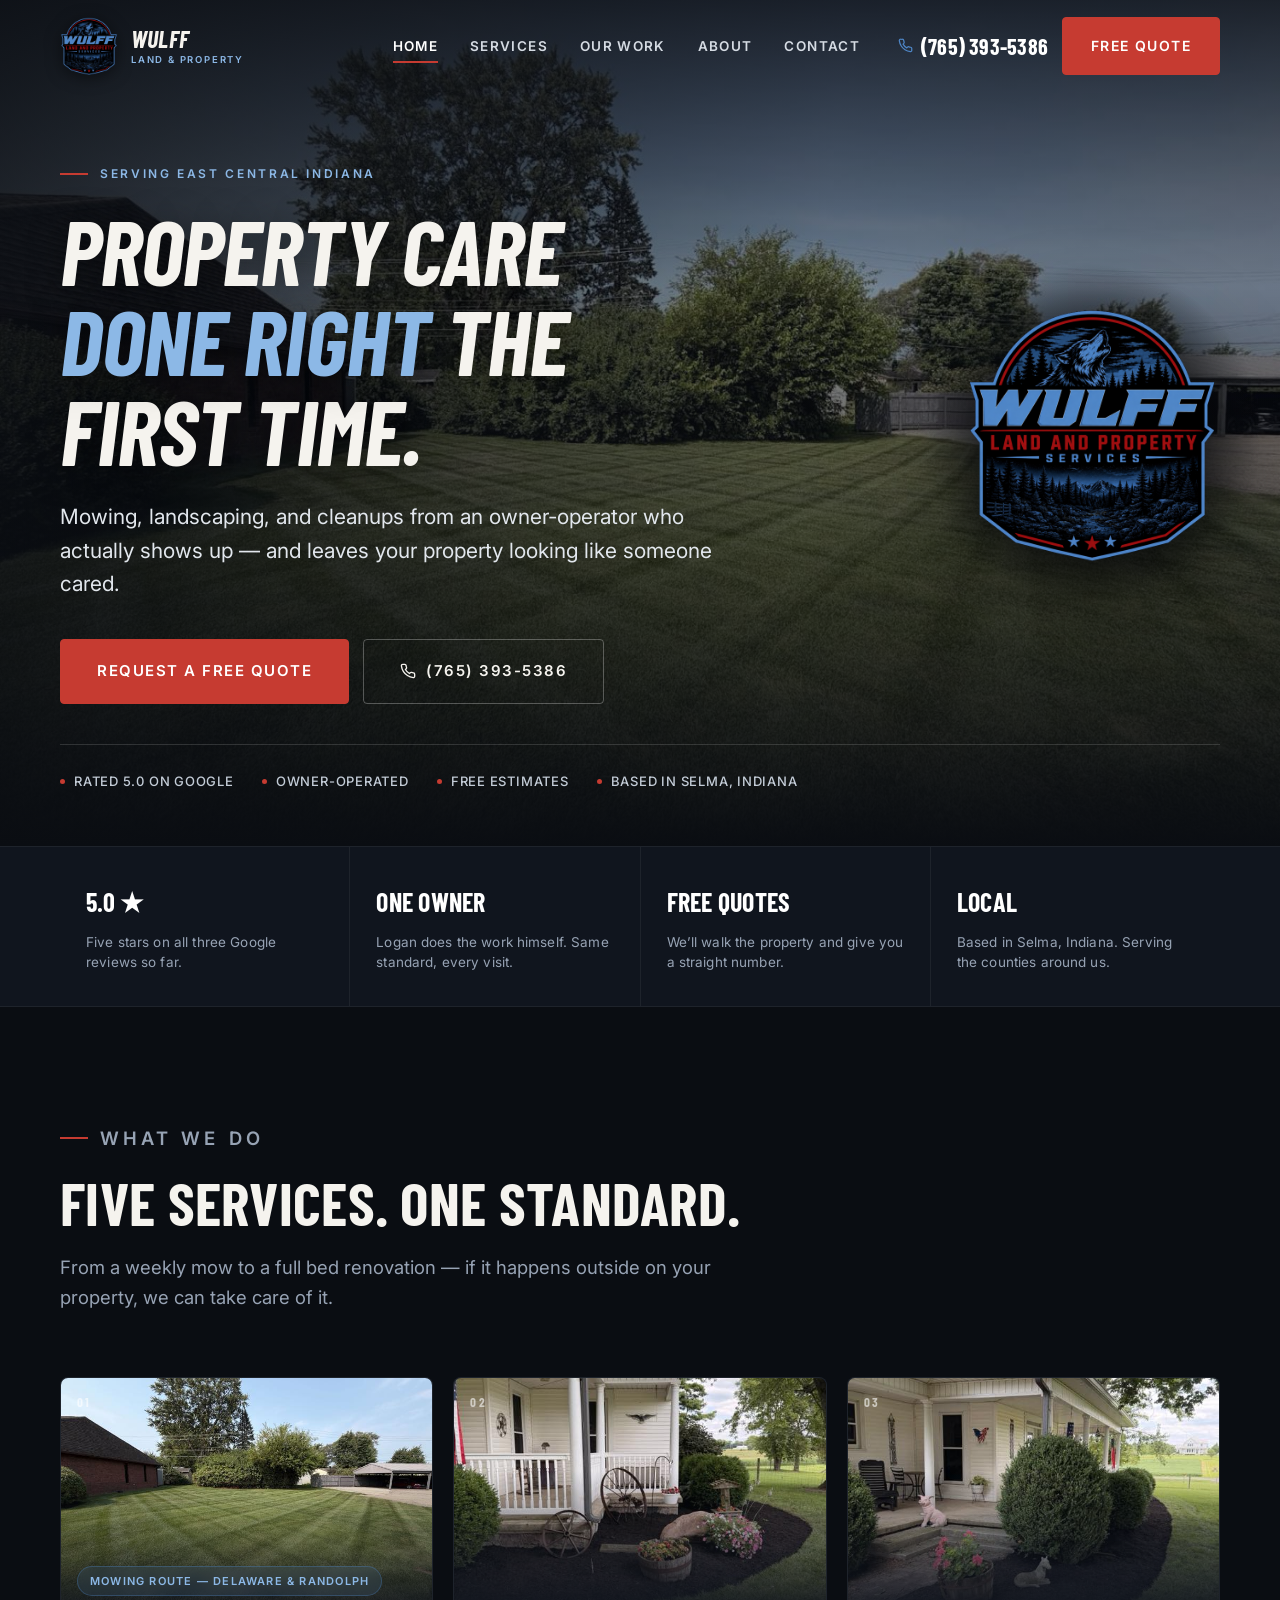
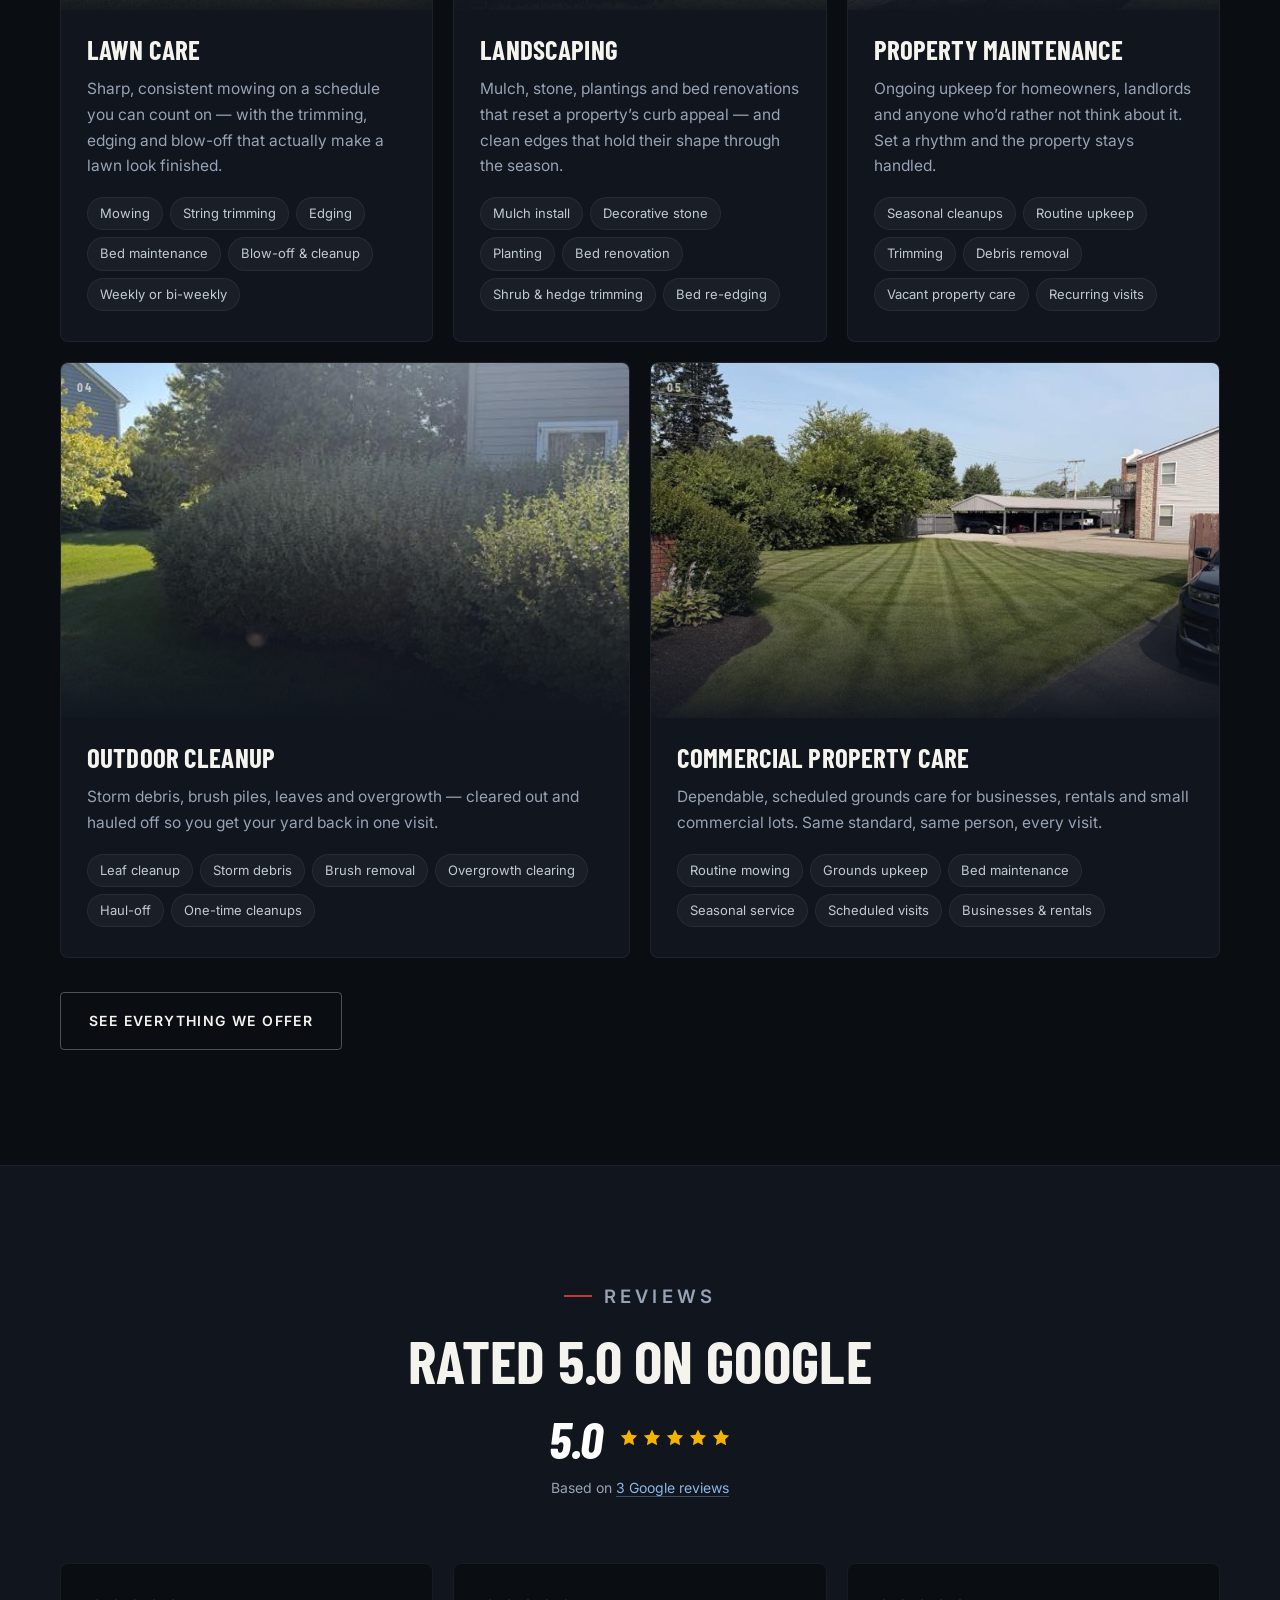
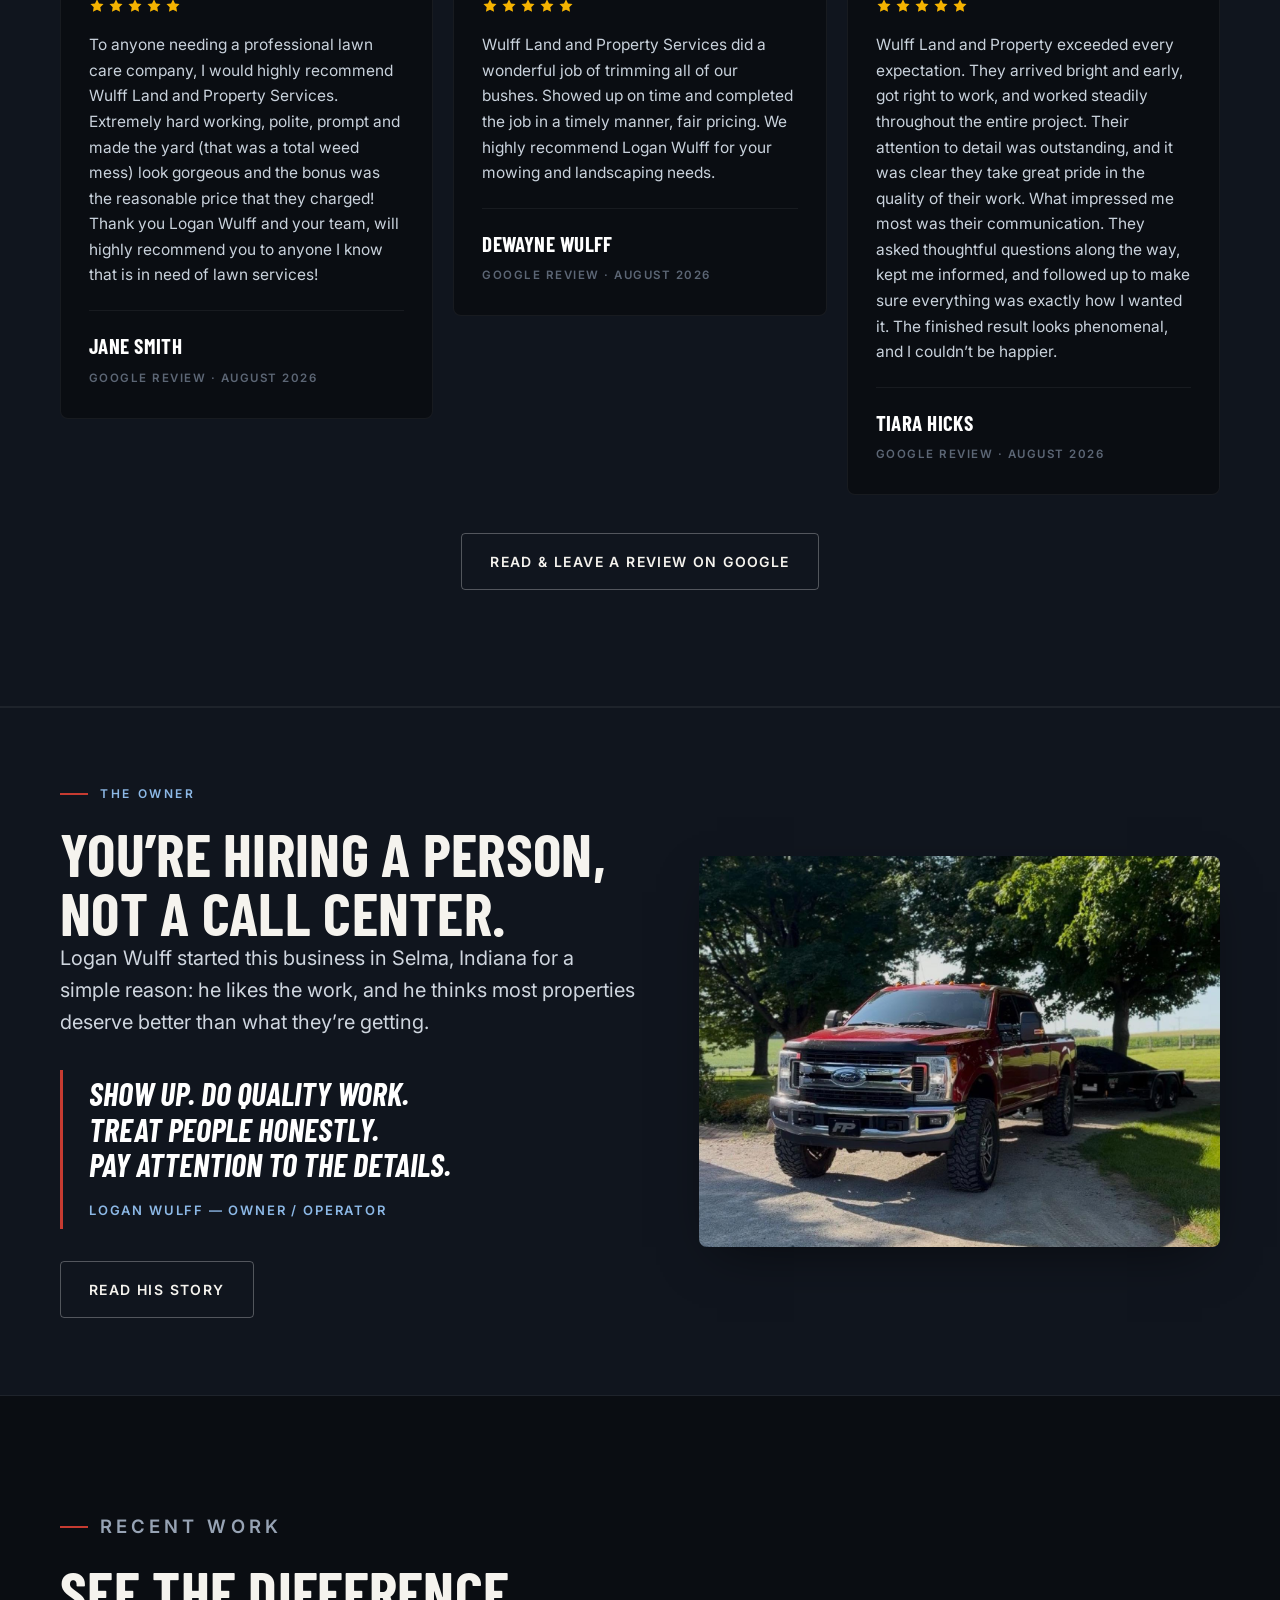
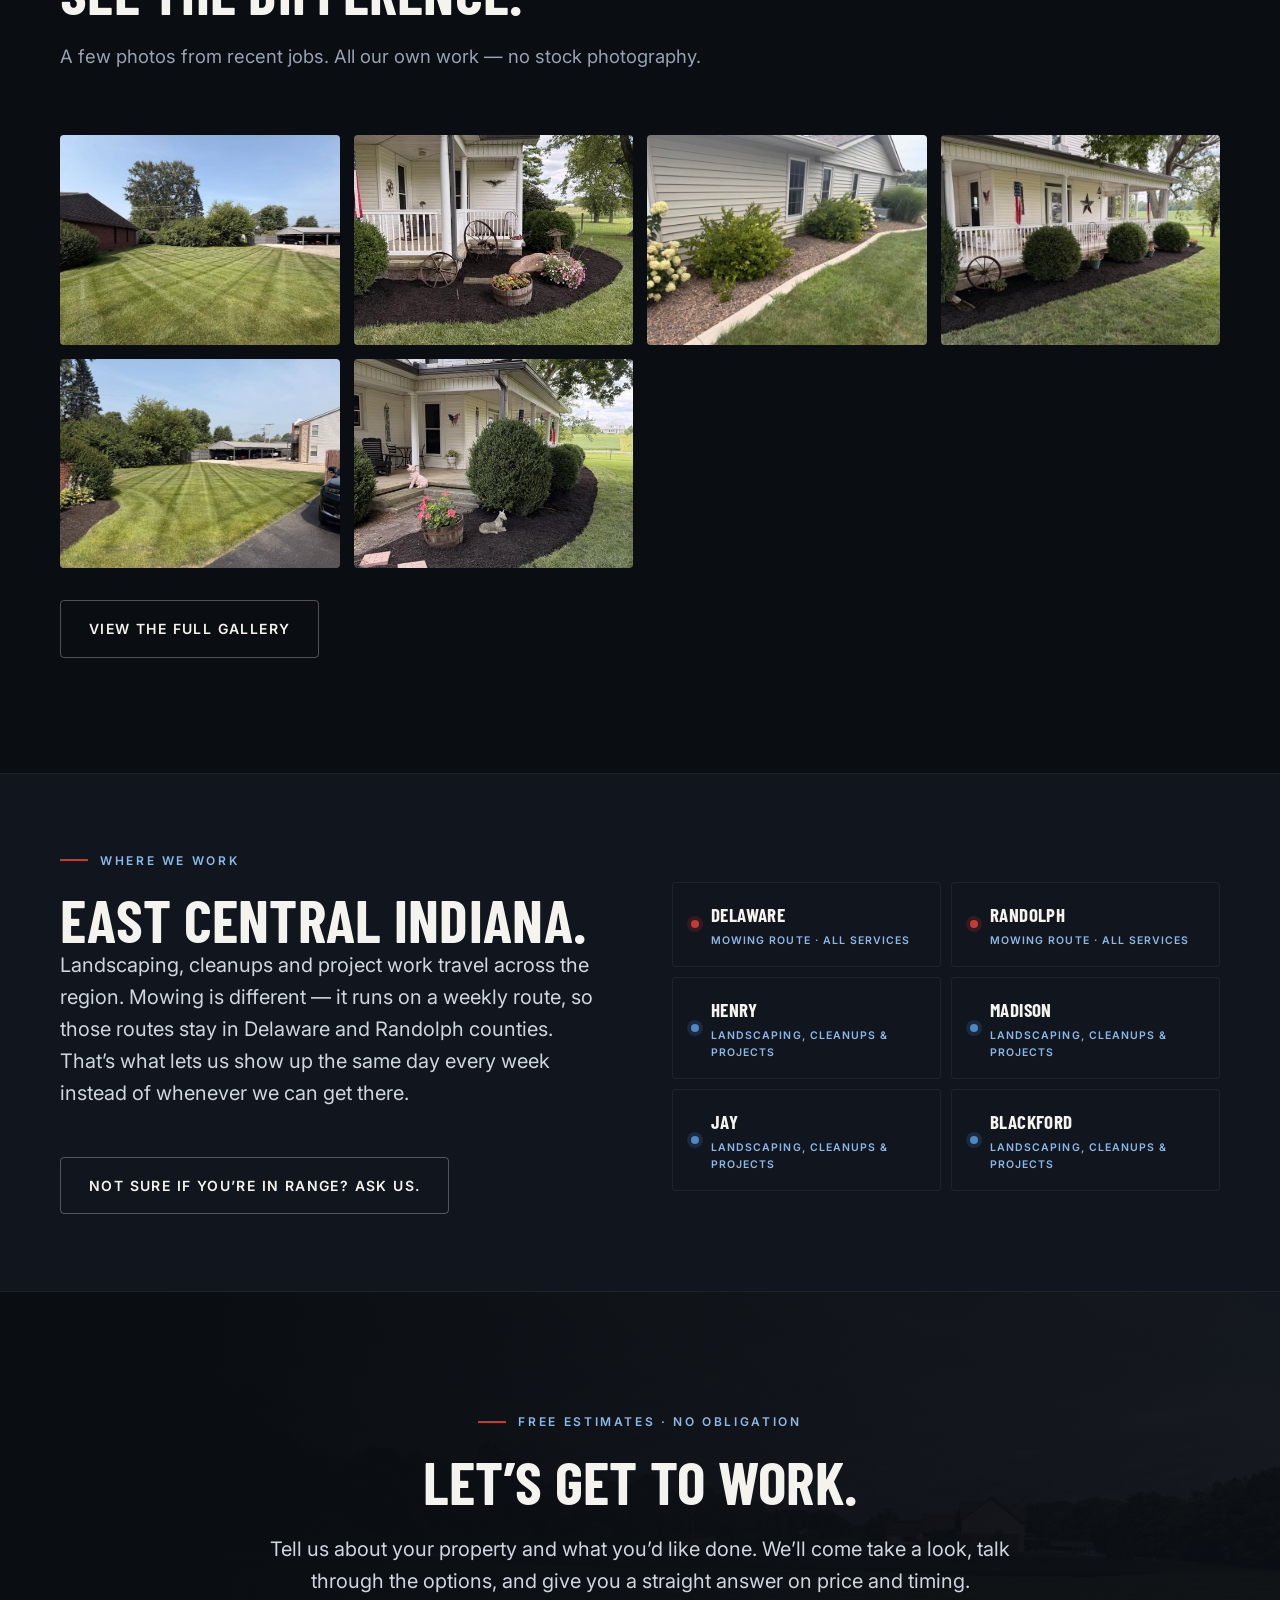
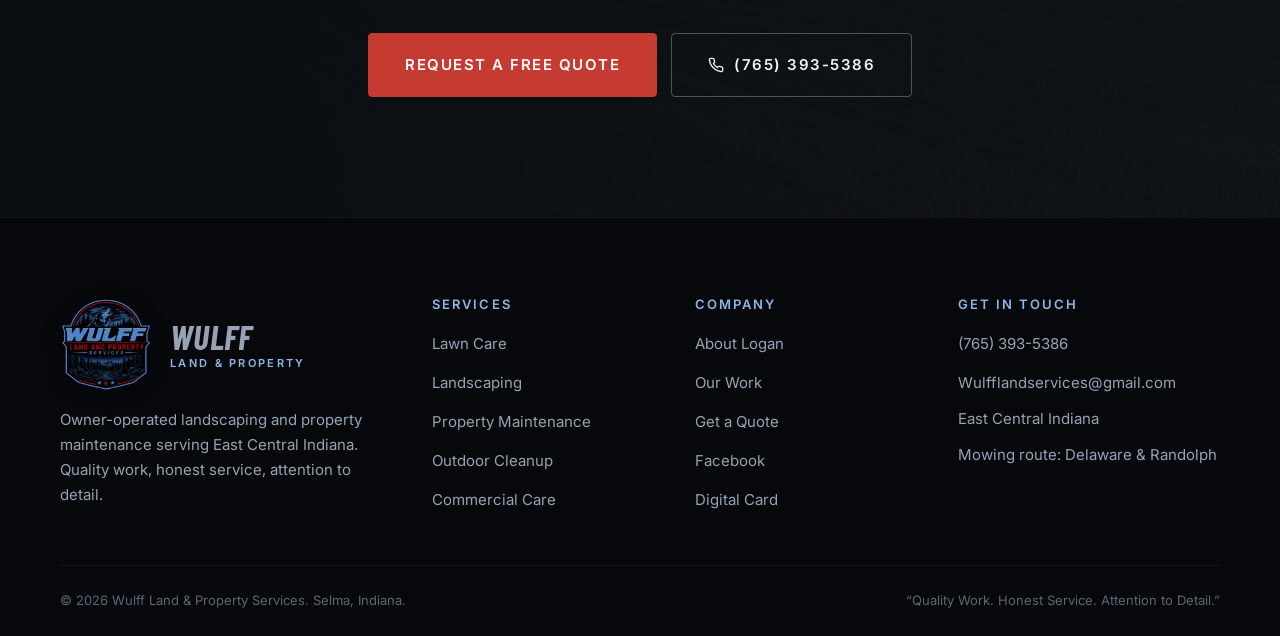
==== commit 8ecfb363: "Right-size the claims, reframe the service area, promote the logo Scope: the gallery counted photos " ====
--- a/index.html
+++ b/index.html
@@ -178,7 +178,7 @@
 <header class="header" id="header">
   <div class="wrap header__inner">
     <a class="brand" href="index.html" aria-label="Wulff Land and Property Services — home">
-      <img src="assets/img/logo.png" alt="" width="46" height="46">
+      <img src="assets/img/logo.png" alt="" width="58" height="58">
       <span class="brand__txt">
         <span class="brand__name">Wulff</span>
         <span class="brand__sub">Land &amp; Property</span>
@@ -203,6 +203,8 @@
 <section class="hero">
   <div class="hero__bg"><img src="assets/img/full/img32.jpg" alt="A freshly mowed and striped residential lawn maintained by Wulff Land &amp; Property Services" fetchpriority="high"></div>
   <div class="wrap hero__inner">
+    <div class="hero__grid">
+    <div class="hero__copy">
     <p class="eyebrow">Serving East Central Indiana</p>
     <h1>Property care <em>done right</em> the first time.</h1>
     <p class="lede">Mowing, landscaping, and cleanups from an owner-operator who actually shows up &mdash;
@@ -211,15 +213,18 @@
       <a class="btn btn--lg" href="contact.html">Request a Free Quote</a>
       <a class="btn btn--ghost btn--lg" href="tel:+17653935386"><svg viewBox="0 0 24 24" fill="none" stroke="currentColor" stroke-width="2" stroke-linecap="round" stroke-linejoin="round"><path d="M22 16.9v3a2 2 0 0 1-2.2 2 19.8 19.8 0 0 1-8.6-3.1 19.5 19.5 0 0 1-6-6A19.8 19.8 0 0 1 2.1 4.2 2 2 0 0 1 4.1 2h3a2 2 0 0 1 2 1.7c.1 1 .3 1.9.7 2.8a2 2 0 0 1-.5 2.1L8.1 9.8a16 16 0 0 0 6 6l1.2-1.2a2 2 0 0 1 2.1-.5c.9.4 1.8.6 2.8.7a2 2 0 0 1 1.8 2.1z"/></svg>(765) 393-5386</a>
     </div>
+    </div>
+    <div class="hero__badge"><img src="assets/img/logo.png" alt="Wulff Land &amp; Property Services" width="600" height="600" fetchpriority="high"></div>
+    </div>
     <div class="hero__meta">
-      <span>Rated 5.0 on Google</span><span>Owner-operated</span><span>Free estimates</span><span>Delaware &amp; Randolph Co.</span>
+      <span>Rated 5.0 on Google</span><span>Owner-operated</span><span>Free estimates</span><span>Based in Selma, Indiana</span>
     </div>
   </div>
 </section>
 
 <section class="strip">
   <div class="wrap"><div class="strip__grid">
-    <div class="strip__item"><b>5.0 &#9733;</b><small>Rated 5.0 across every Google review we&rsquo;ve received.</small></div>
+    <div class="strip__item"><b>5.0 &#9733;</b><small>Five stars on all three Google reviews so far.</small></div>
     <div class="strip__item"><b>One Owner</b><small>Logan does the work himself. Same standard, every visit.</small></div>
     <div class="strip__item"><b>Free Quotes</b><small>We&rsquo;ll walk the property and give you a straight number.</small></div>
     <div class="strip__item"><b>Local</b><small>Based in Selma, Indiana. Serving the counties around us.</small></div>
@@ -235,7 +240,7 @@
     </div>
     <div class="services"><article class="card r" id="lawn">
   <div class="card__media"><span class="card__num">01</span>
-    <img src="assets/img/thumb/img12.jpg" alt="Lawn Care by Wulff Land &amp; Property Services" loading="lazy" decoding="async"><span class="tag tag--red">Delaware &amp; Randolph County only</span></div>
+    <img src="assets/img/thumb/img12.jpg" alt="Lawn Care by Wulff Land &amp; Property Services" loading="lazy" decoding="async"><span class="tag">Mowing route &mdash; Delaware &amp; Randolph</span></div>
   <div class="card__body"><h3>Lawn Care</h3><p class="muted" style="font-size:15.5px;margin-bottom:18px">Sharp, consistent mowing on a schedule you can count on — with the trimming, edging and blow-off that actually make a lawn look finished.</p>
     <ul><li>Mowing</li><li>String trimming</li><li>Edging</li><li>Bed maintenance</li><li>Blow-off &amp; cleanup</li><li>Weekly or bi-weekly</li></ul></div></article><article class="card r" id="landscaping">
   <div class="card__media"><span class="card__num">02</span>
@@ -314,7 +319,7 @@
     <div class="head r">
       <p class="eyebrow">Recent work</p>
       <h2>See the difference.</h2>
-      <p>Real properties in Delaware and Randolph counties. No stock photos.</p>
+      <p>A few photos from recent jobs. All our own work &mdash; no stock photography.</p>
     </div>
     <div class="grid r"><figure class="shot" data-cat="lawn" data-full="assets/img/full/img32.jpg" tabindex="0" role="button" aria-label="View photo: Clean stripes, clean edges"><img src="assets/img/thumb/img32.jpg" alt="Clean stripes, clean edges — Wulff Land &amp; Property Services" loading="lazy" decoding="async"><figcaption>Clean stripes, clean edges</figcaption></figure><figure class="shot" data-cat="landscaping" data-full="assets/img/full/img15.jpg" tabindex="0" role="button" aria-label="View photo: Mulch bed &amp; planters"><img src="assets/img/thumb/img15.jpg" alt="Mulch bed &amp; planters — Wulff Land &amp; Property Services" loading="lazy" decoding="async"><figcaption>Mulch bed &amp; planters</figcaption></figure><figure class="shot" data-cat="landscaping" data-full="assets/img/full/img16.jpg" tabindex="0" role="button" aria-label="View photo: Fresh mulch &amp; re-edge"><img src="assets/img/thumb/img16.jpg" alt="Fresh mulch &amp; re-edge — Wulff Land &amp; Property Services" loading="lazy" decoding="async"><figcaption>Fresh mulch &amp; re-edge</figcaption></figure><figure class="shot" data-cat="landscaping" data-full="assets/img/full/img44.jpg" tabindex="0" role="button" aria-label="View photo: Entry beds &amp; shrub work"><img src="assets/img/thumb/img44.jpg" alt="Entry beds &amp; shrub work — Wulff Land &amp; Property Services" loading="lazy" decoding="async"><figcaption>Entry beds &amp; shrub work</figcaption></figure><figure class="shot" data-cat="lawn" data-full="assets/img/full/img43.jpg" tabindex="0" role="button" aria-label="View photo: Full-property mow &amp; edge"><img src="assets/img/thumb/img43.jpg" alt="Full-property mow &amp; edge — Wulff Land &amp; Property Services" loading="lazy" decoding="async"><figcaption>Full-property mow &amp; edge</figcaption></figure><figure class="shot" data-cat="landscaping" data-full="assets/img/full/img41.jpg" tabindex="0" role="button" aria-label="View photo: Front bed refresh"><img src="assets/img/thumb/img41.jpg" alt="Front bed refresh — Wulff Land &amp; Property Services" loading="lazy" decoding="async"><figcaption>Front bed refresh</figcaption></figure></div>
     <p class="r" style="margin-top:32px"><a class="btn btn--ghost" href="work.html">View the full gallery</a></p>
@@ -326,17 +331,16 @@
     <div class="r">
       <p class="eyebrow">Where we work</p>
       <h2>East Central Indiana.</h2>
-      <p class="lede">Landscaping, cleanup and property work across the region. Recurring lawn care is limited to
-        Delaware and Randolph counties so we can hold the schedule we promise.</p>
+      <p class="lede">Landscaping, cleanups and project work travel across the region. Mowing is different &mdash; it runs on a weekly route, so those routes stay in Delaware and Randolph counties. That&rsquo;s what lets us show up the same day every week instead of whenever we can get there.</p>
       <a class="btn btn--ghost" href="contact.html" style="margin-top:26px">Not sure if you&rsquo;re in range? Ask us.</a>
     </div>
     <div class="counties r">
-      <div class="county is-core"><span class="dot"></span><span><b>Delaware</b><i>All services &middot; lawn care</i></span></div>
-      <div class="county is-core"><span class="dot"></span><span><b>Randolph</b><i>All services &middot; lawn care</i></span></div>
-      <div class="county"><span class="dot"></span><span><b>Henry</b><i>Landscaping &amp; cleanups</i></span></div>
-      <div class="county"><span class="dot"></span><span><b>Madison</b><i>Landscaping &amp; cleanups</i></span></div>
-      <div class="county"><span class="dot"></span><span><b>Jay</b><i>Landscaping &amp; cleanups</i></span></div>
-      <div class="county"><span class="dot"></span><span><b>Blackford</b><i>Landscaping &amp; cleanups</i></span></div>
+      <div class="county is-core"><span class="dot"></span><span><b>Delaware</b><i>Mowing route &middot; all services</i></span></div>
+      <div class="county is-core"><span class="dot"></span><span><b>Randolph</b><i>Mowing route &middot; all services</i></span></div>
+      <div class="county"><span class="dot"></span><span><b>Henry</b><i>Landscaping, cleanups &amp; projects</i></span></div>
+      <div class="county"><span class="dot"></span><span><b>Madison</b><i>Landscaping, cleanups &amp; projects</i></span></div>
+      <div class="county"><span class="dot"></span><span><b>Jay</b><i>Landscaping, cleanups &amp; projects</i></span></div>
+      <div class="county"><span class="dot"></span><span><b>Blackford</b><i>Landscaping, cleanups &amp; projects</i></span></div>
     </div>
   </div>
 </section>
@@ -359,8 +363,8 @@
   <div class="wrap">
     <div class="footer__grid">
       <div class="footer__brand">
-        <a class="brand" href="index.html">
-          <img src="assets/img/logo.png" alt="" width="46" height="46">
+        <a class="brand brand--lg" href="index.html">
+          <img src="assets/img/logo.png" alt="" width="58" height="58">
           <span class="brand__txt"><span class="brand__name">Wulff</span><span class="brand__sub">Land &amp; Property</span></span>
         </a>
         <p>Owner-operated landscaping and property maintenance serving East Central Indiana.
@@ -392,7 +396,7 @@
           <li><a href="tel:+17653935386">(765) 393-5386</a></li>
           <li><a href="mailto:Wulfflandservices@gmail.com">Wulfflandservices@gmail.com</a></li>
           <li class="muted" style="font-size:15px">East Central Indiana</li>
-          <li class="muted" style="font-size:15px">Lawn care: Delaware &amp; Randolph Co.</li>
+          <li class="muted" style="font-size:15px">Mowing route: Delaware &amp; Randolph</li>
         </ul>
       </div>
     </div>
--- a/assets/css/site.css
+++ b/assets/css/site.css
@@ -146,16 +146,16 @@
 }
 .header__inner{
   display:flex;align-items:center;gap:24px;
-  height:84px;
-}
-.header.is-stuck .header__inner{height:72px}
+  height:92px;
+}
+.header.is-stuck .header__inner{height:76px}
 .header__inner{transition:height .3s var(--ease)}
 
 .brand{display:flex;align-items:center;gap:13px;text-decoration:none;flex:none;margin-right:auto}
-.brand img{width:46px;height:46px;border-radius:50%;flex:none;transition:width .3s var(--ease),height .3s var(--ease)}
-.header.is-stuck .brand img{width:40px;height:40px}
+.brand img{width:58px;height:58px;flex:none;transition:width .3s var(--ease),height .3s var(--ease);filter:drop-shadow(0 3px 8px rgba(0,0,0,.5))}
+.header.is-stuck .brand img{width:48px;height:48px}
 .brand__txt{display:flex;flex-direction:column;line-height:1}
-.brand__name{font-family:var(--display);font-weight:700;font-style:italic;font-size:22px;letter-spacing:.01em;text-transform:uppercase}
+.brand__name{font-family:var(--display);font-weight:700;font-style:italic;font-size:24px;letter-spacing:.01em;text-transform:uppercase}
 .brand__sub{font-size:9.5px;font-weight:600;letter-spacing:.19em;text-transform:uppercase;color:var(--steel-lt);margin-top:4px}
 
 .nav{display:flex;align-items:center;gap:4px}
@@ -563,3 +563,81 @@
   .contact-row.is-email b{font-size:14.5px}
   .contact-row{gap:14px;padding:18px}
 }
+
+/* drawer CTAs must never overflow a narrow phone */
+.drawer__foot .btn{
+  white-space:normal;font-size:13.5px;letter-spacing:.06em;
+  padding-inline:16px;min-width:0;text-align:center;
+}
+.drawer__foot .btn svg{flex:none}
+
+/* long button labels must wrap rather than spill past the viewport */
+@media (max-width:480px){
+  .btn{white-space:normal;font-size:13px;letter-spacing:.06em;padding:15px 20px;text-align:center}
+  .btn--lg{padding:17px 22px;font-size:13.5px}
+  .callbar .btn{padding:15px 8px}
+}
+
+/* tighten the header where nav + phone + CTA would otherwise crowd (small laptops/tablets) */
+@media (min-width:901px) and (max-width:1150px){
+  .nav a{padding:10px 9px;font-size:12.5px;letter-spacing:.07em}
+  .nav a::after{left:9px;right:9px}
+  .header__phone{font-size:18px}
+  .header__cta{gap:10px}
+  .header__cta > .btn{padding:14px 16px;font-size:12.5px;letter-spacing:.07em}
+  .header__inner{gap:14px}
+}
+@media (min-width:901px) and (max-width:1010px){
+  .header__phone span,.header__phone{font-size:0}
+  .header__phone svg{width:20px;height:20px;color:#fff}
+  .header__phone{width:44px;height:44px;justify-content:center;border:1px solid var(--line);border-radius:4px}
+}
+
+
+/* ==========================================================================
+   Brand mark — the badge earns real estate on every page
+   ========================================================================== */
+
+/* hero: headline left, badge right (stacks above the copy on phones) */
+.hero__grid{
+  display:grid;grid-template-columns:minmax(0,1fr) auto;
+  gap:clamp(28px,5vw,72px);align-items:center;
+}
+.hero__badge img{
+  width:clamp(190px,20vw,310px);height:auto;
+  filter:drop-shadow(0 22px 46px rgba(0,0,0,.7));
+}
+
+/* interior pages: badge sits above the eyebrow */
+.phero__badge{
+  width:clamp(84px,10vw,128px);height:auto;margin-bottom:22px;
+  filter:drop-shadow(0 14px 30px rgba(0,0,0,.6));
+}
+
+/* footer: full lockup, larger */
+.brand--lg img{width:92px;height:92px}
+.brand--lg .brand__name{font-size:34px}
+.brand--lg .brand__sub{font-size:11px;letter-spacing:.21em}
+.brand--lg{gap:18px}
+
+@media (max-width:900px){
+  .hero__grid{grid-template-columns:1fr;gap:26px}
+  .hero__badge{order:-1;justify-self:start}
+  .hero__badge img{width:clamp(140px,36vw,200px)}
+  .brand--lg img{width:74px;height:74px}
+  .brand--lg .brand__name{font-size:28px}
+}
+@media (max-width:620px){
+  .brand img{width:50px;height:50px}
+  .header.is-stuck .brand img{width:44px;height:44px}
+  .header__inner{height:80px}
+  .header.is-stuck .header__inner{height:70px}
+}
+
+/* soft vignette so the badge reads cleanly over any hero photo */
+.hero__badge{position:relative;display:grid;place-items:center;isolation:isolate}
+.hero__badge::before{
+  content:"";position:absolute;z-index:-1;
+  width:132%;aspect-ratio:1;border-radius:50%;
+  background:radial-gradient(circle,rgba(10,13,18,.78) 0%,rgba(10,13,18,.5) 46%,rgba(10,13,18,0) 71%);
+}
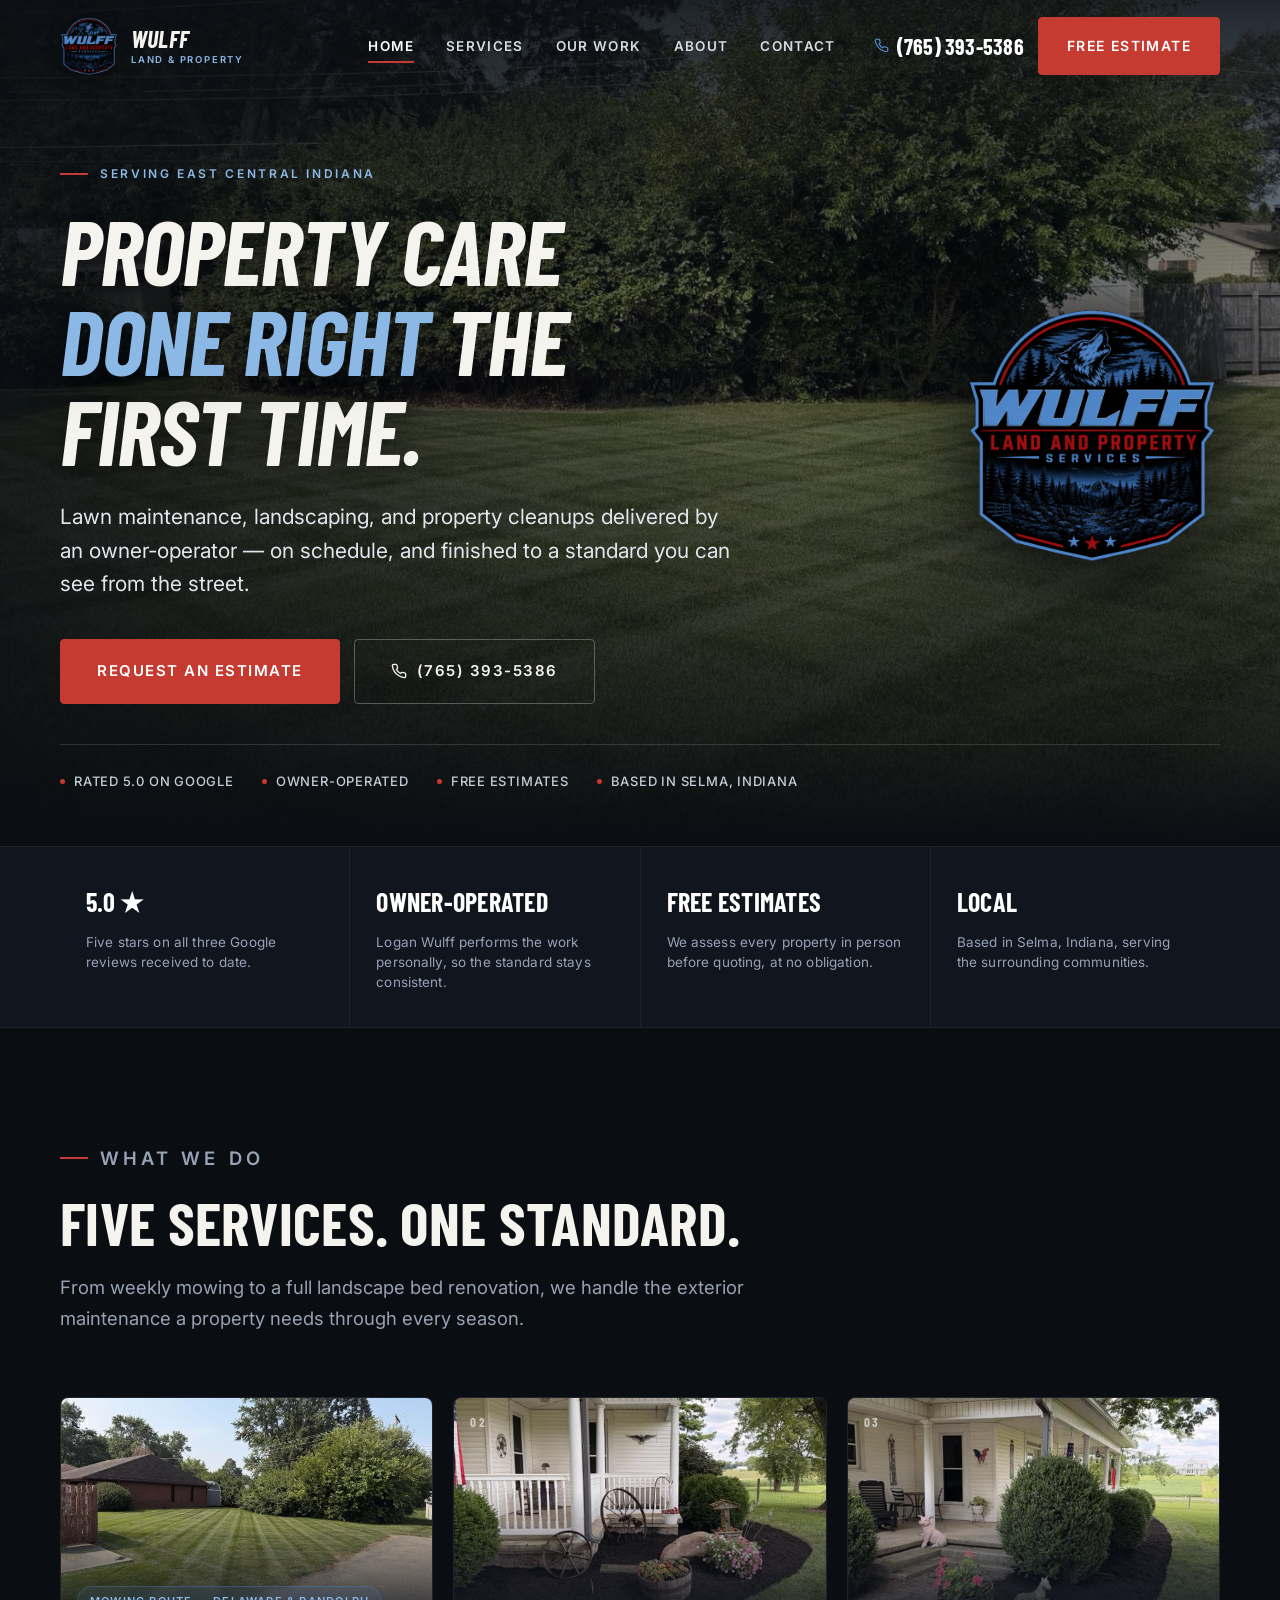
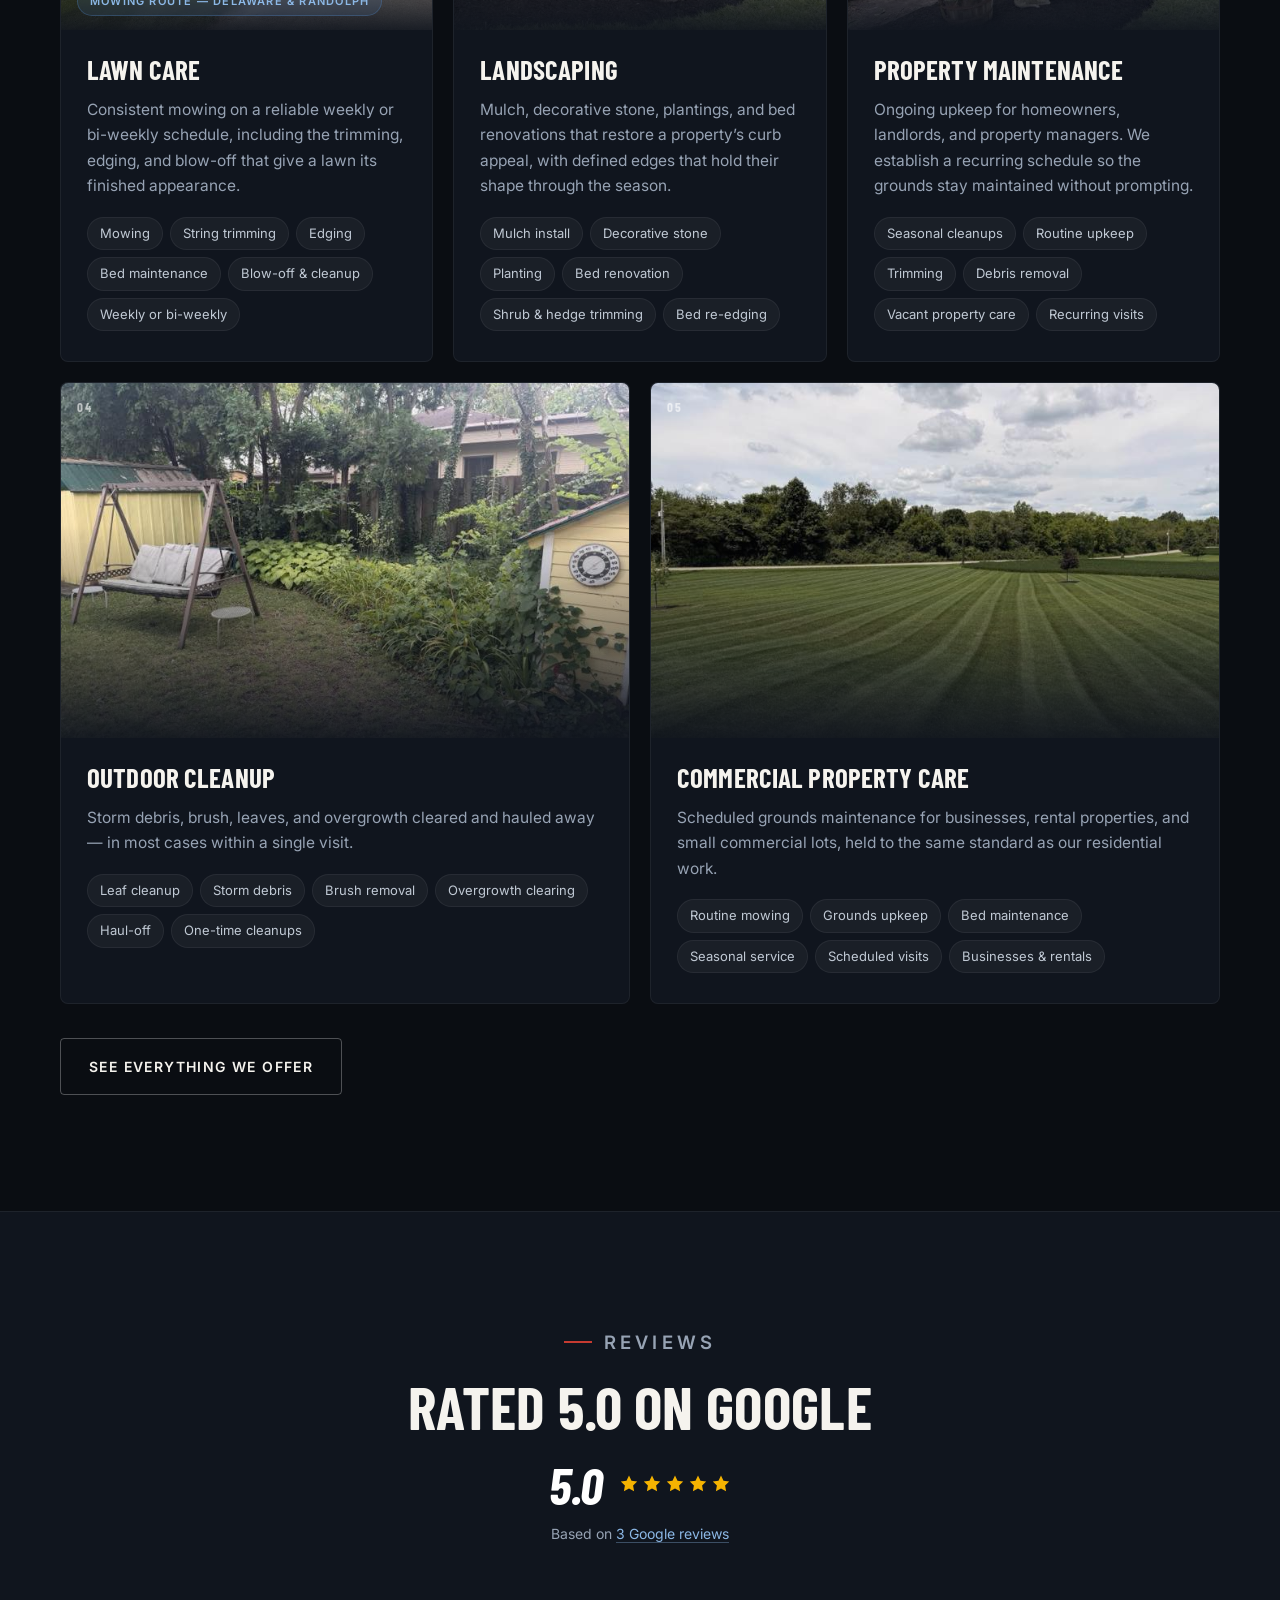
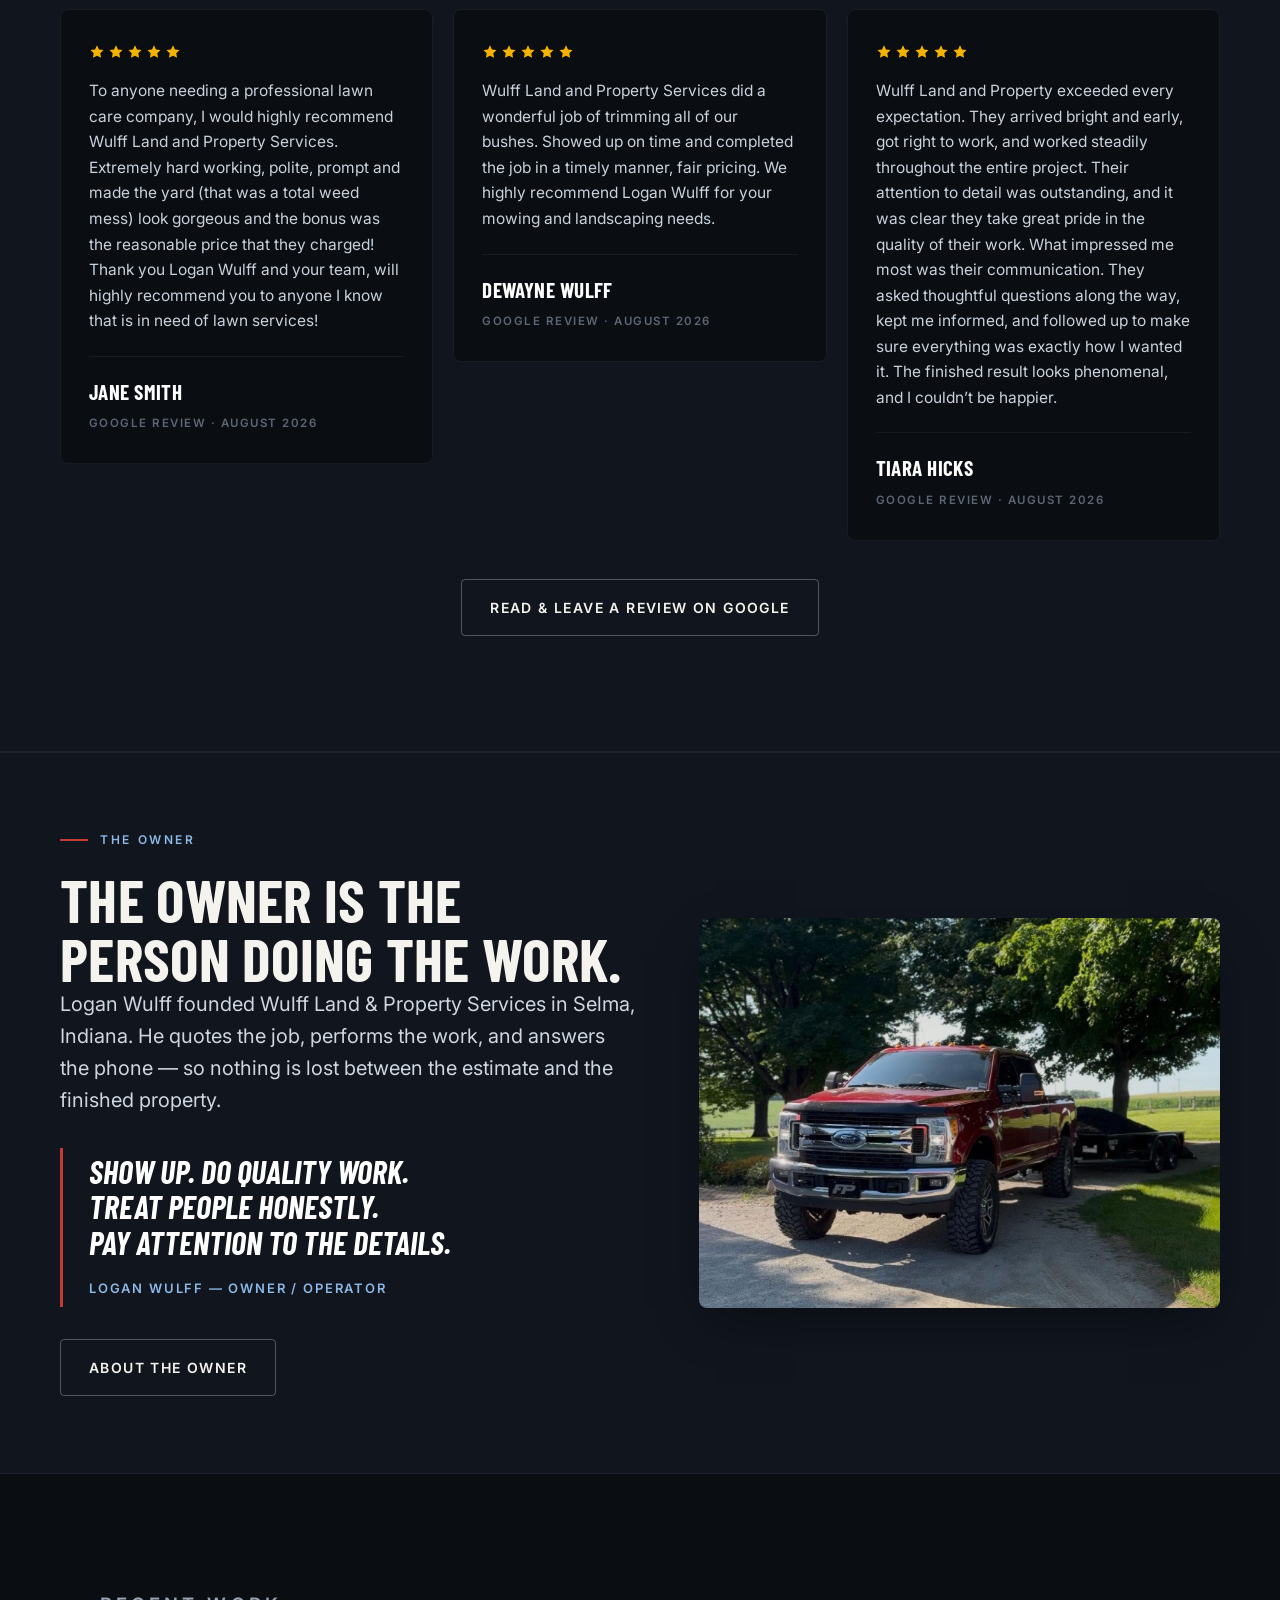
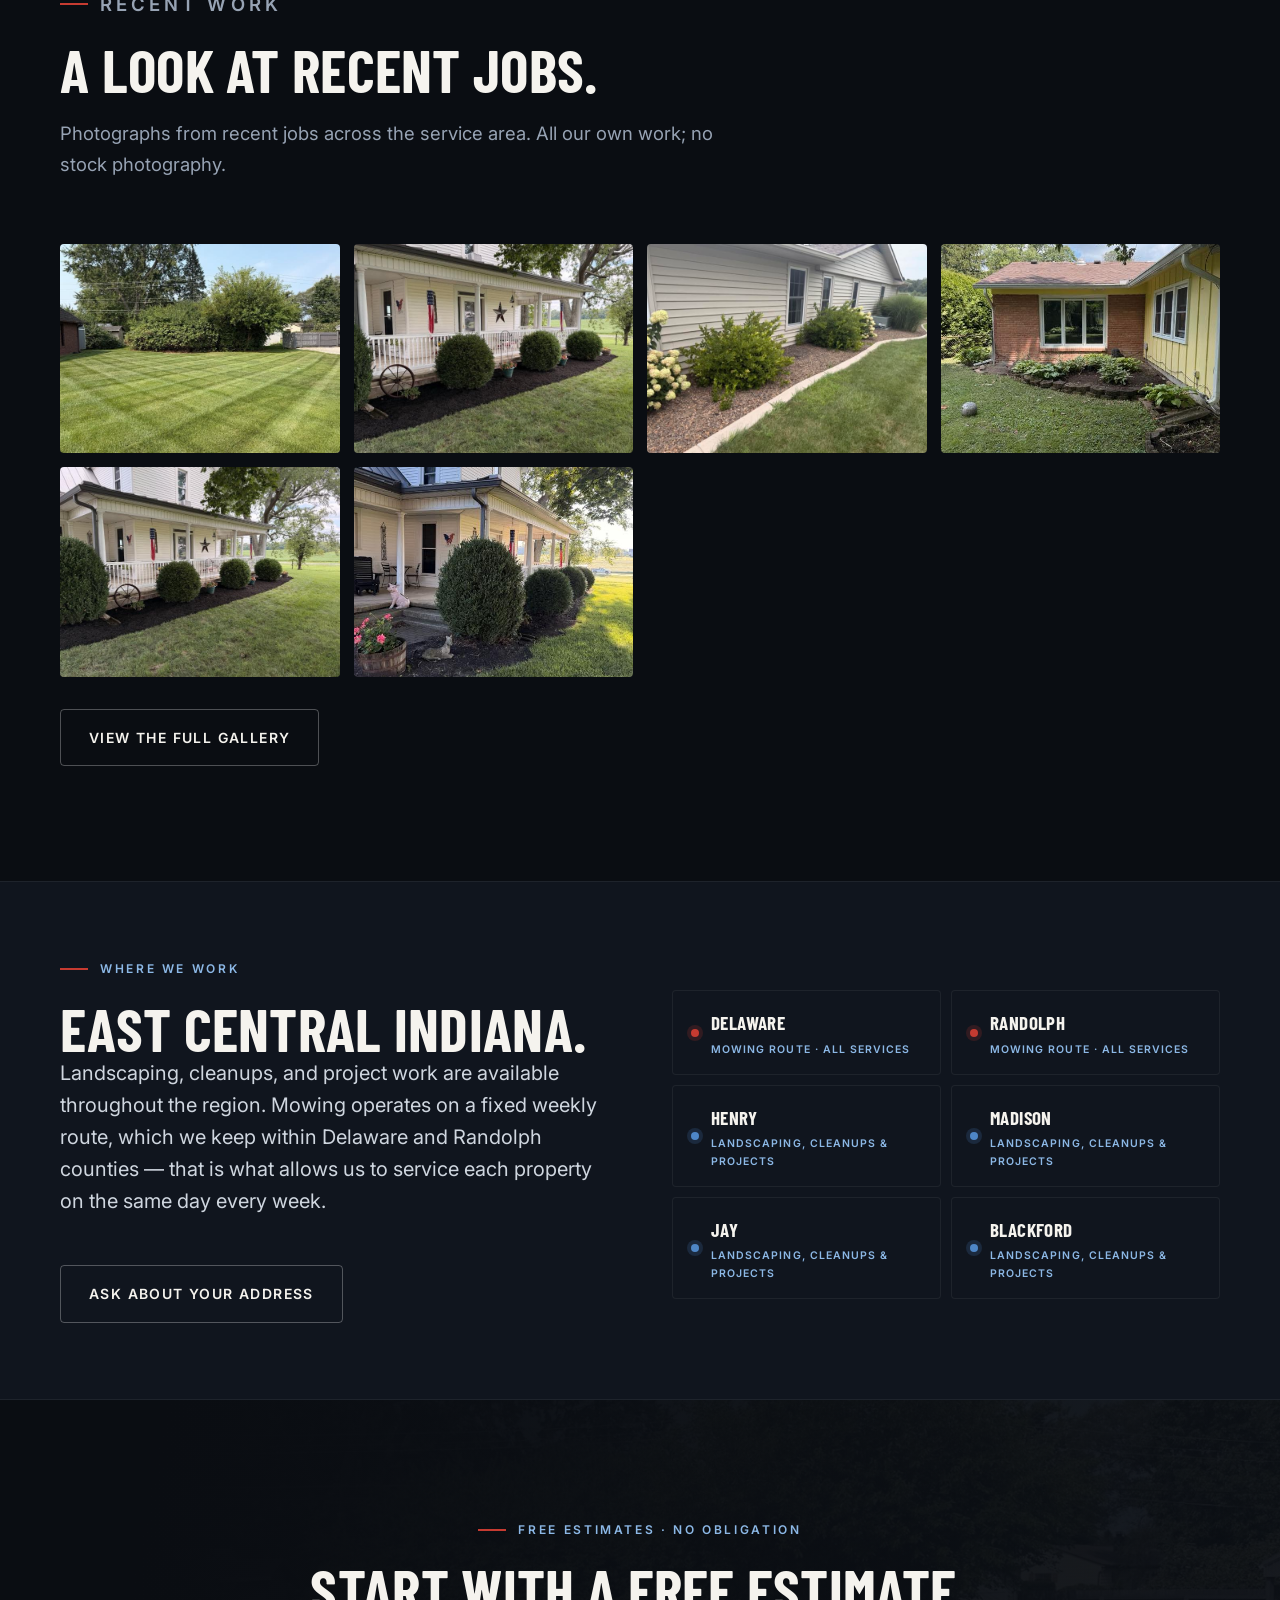
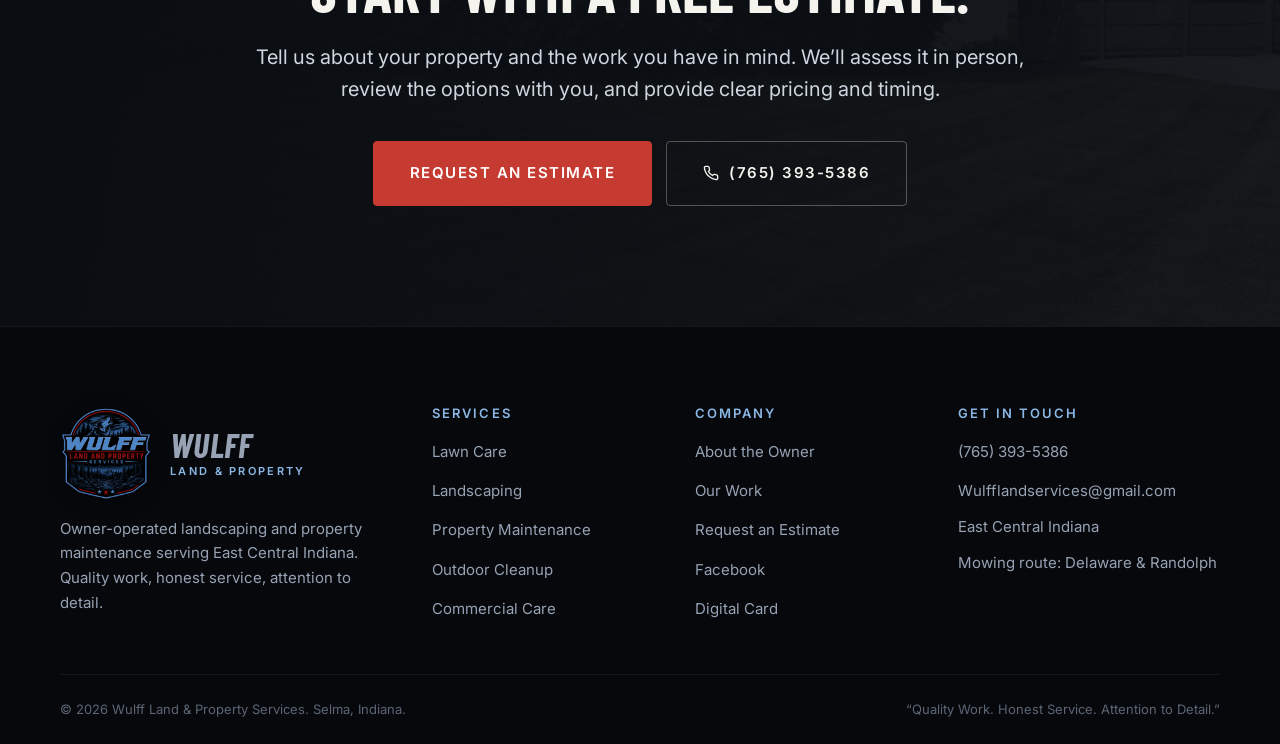
==== commit f40c56a4: "Professional copy pass, softer badge vignette, branded link preview, residential photos on Home and " ====
--- a/index.html
+++ b/index.html
@@ -4,14 +4,18 @@
 <meta charset="utf-8">
 <meta name="viewport" content="width=device-width, initial-scale=1">
 <title>Wulff Land & Property Services | Landscaping & Lawn Care, East Central Indiana</title>
-<meta name="description" content="Owner-operated landscaping, lawn care, and property maintenance in East Central Indiana. Rated 5.0 on Google. Free estimates. Call (765) 393-5386.">
+<meta name="description" content="Owner-operated lawn care, landscaping, and property maintenance serving East Central Indiana. Rated 5.0 on Google. Free estimates. Call (765) 393-5386.">
 <meta name="theme-color" content="#0A0D12">
 <link rel="canonical" href="https://616fun.github.io/wulff-land-property-services/index.html">
 <meta property="og:type" content="website">
 <meta property="og:site_name" content="Wulff Land &amp; Property Services">
 <meta property="og:title" content="Wulff Land & Property Services | Landscaping & Lawn Care, East Central Indiana">
 <meta property="og:description" content="Owner-operated landscaping, lawn care, and property maintenance in East Central Indiana. Rated 5.0 on Google. Free estimates. Call (765) 393-5386.">
-<meta property="og:image" content="https://616fun.github.io/wulff-land-property-services/assets/img/full/img32.jpg">
+<meta property="og:image" content="https://616fun.github.io/wulff-land-property-services/assets/img/og.jpg">
+<meta property="og:image:width" content="1200">
+<meta property="og:image:height" content="630">
+<meta property="og:image:alt" content="Wulff Land &amp; Property Services">
+<meta name="twitter:image" content="https://616fun.github.io/wulff-land-property-services/assets/img/og.jpg">
 <meta property="og:url" content="https://616fun.github.io/wulff-land-property-services/index.html">
 <meta name="twitter:card" content="summary_large_image">
 <link rel="icon" href="assets/img/logo.png">
@@ -187,7 +191,7 @@
     <nav class="nav" aria-label="Primary"><a href="index.html" aria-current="page">Home</a><a href="services.html">Services</a><a href="work.html">Our Work</a><a href="about.html">About</a><a href="contact.html">Contact</a></nav>
     <div class="header__cta">
       <a class="header__phone" href="tel:+17653935386"><svg viewBox="0 0 24 24" fill="none" stroke="currentColor" stroke-width="2" stroke-linecap="round" stroke-linejoin="round"><path d="M22 16.9v3a2 2 0 0 1-2.2 2 19.8 19.8 0 0 1-8.6-3.1 19.5 19.5 0 0 1-6-6A19.8 19.8 0 0 1 2.1 4.2 2 2 0 0 1 4.1 2h3a2 2 0 0 1 2 1.7c.1 1 .3 1.9.7 2.8a2 2 0 0 1-.5 2.1L8.1 9.8a16 16 0 0 0 6 6l1.2-1.2a2 2 0 0 1 2.1-.5c.9.4 1.8.6 2.8.7a2 2 0 0 1 1.8 2.1z"/></svg>(765) 393-5386</a>
-      <a class="btn" href="contact.html">Free Quote</a>
+      <a class="btn" href="contact.html">Free Estimate</a>
       <button class="burger" id="burger" aria-label="Open menu" aria-expanded="false" aria-controls="drawer"><span></span></button>
     </div>
   </div>
@@ -196,21 +200,21 @@
   <nav class="wrap" aria-label="Mobile"><a href="index.html"><span>01</span>Home</a><a href="services.html"><span>02</span>Services</a><a href="work.html"><span>03</span>Our Work</a><a href="about.html"><span>04</span>About</a><a href="contact.html"><span>05</span>Contact</a></nav>
   <div class="wrap drawer__foot">
     <a class="btn btn--steel btn--block" href="tel:+17653935386"><svg viewBox="0 0 24 24" fill="none" stroke="currentColor" stroke-width="2" stroke-linecap="round" stroke-linejoin="round"><path d="M22 16.9v3a2 2 0 0 1-2.2 2 19.8 19.8 0 0 1-8.6-3.1 19.5 19.5 0 0 1-6-6A19.8 19.8 0 0 1 2.1 4.2 2 2 0 0 1 4.1 2h3a2 2 0 0 1 2 1.7c.1 1 .3 1.9.7 2.8a2 2 0 0 1-.5 2.1L8.1 9.8a16 16 0 0 0 6 6l1.2-1.2a2 2 0 0 1 2.1-.5c.9.4 1.8.6 2.8.7a2 2 0 0 1 1.8 2.1z"/></svg>Call (765) 393-5386</a>
-    <a class="btn btn--block" href="contact.html">Request a Free Quote</a>
+    <a class="btn btn--block" href="contact.html">Request an Estimate</a>
   </div>
 </div>
 <main id="main">
 <section class="hero">
-  <div class="hero__bg"><img src="assets/img/full/img32.jpg" alt="A freshly mowed and striped residential lawn maintained by Wulff Land &amp; Property Services" fetchpriority="high"></div>
+  <div class="hero__bg"><img src="assets/img/full/img40.jpg" alt="A freshly mowed and striped residential lawn maintained by Wulff Land &amp; Property Services" fetchpriority="high"></div>
   <div class="wrap hero__inner">
     <div class="hero__grid">
     <div class="hero__copy">
     <p class="eyebrow">Serving East Central Indiana</p>
     <h1>Property care <em>done right</em> the first time.</h1>
-    <p class="lede">Mowing, landscaping, and cleanups from an owner-operator who actually shows up &mdash;
-      and leaves your property looking like someone cared.</p>
+    <p class="lede">Lawn maintenance, landscaping, and property cleanups delivered by an owner-operator
+      &mdash; on schedule, and finished to a standard you can see from the street.</p>
     <div class="hero__actions">
-      <a class="btn btn--lg" href="contact.html">Request a Free Quote</a>
+      <a class="btn btn--lg" href="contact.html">Request an Estimate</a>
       <a class="btn btn--ghost btn--lg" href="tel:+17653935386"><svg viewBox="0 0 24 24" fill="none" stroke="currentColor" stroke-width="2" stroke-linecap="round" stroke-linejoin="round"><path d="M22 16.9v3a2 2 0 0 1-2.2 2 19.8 19.8 0 0 1-8.6-3.1 19.5 19.5 0 0 1-6-6A19.8 19.8 0 0 1 2.1 4.2 2 2 0 0 1 4.1 2h3a2 2 0 0 1 2 1.7c.1 1 .3 1.9.7 2.8a2 2 0 0 1-.5 2.1L8.1 9.8a16 16 0 0 0 6 6l1.2-1.2a2 2 0 0 1 2.1-.5c.9.4 1.8.6 2.8.7a2 2 0 0 1 1.8 2.1z"/></svg>(765) 393-5386</a>
     </div>
     </div>
@@ -224,10 +228,10 @@
 
 <section class="strip">
   <div class="wrap"><div class="strip__grid">
-    <div class="strip__item"><b>5.0 &#9733;</b><small>Five stars on all three Google reviews so far.</small></div>
-    <div class="strip__item"><b>One Owner</b><small>Logan does the work himself. Same standard, every visit.</small></div>
-    <div class="strip__item"><b>Free Quotes</b><small>We&rsquo;ll walk the property and give you a straight number.</small></div>
-    <div class="strip__item"><b>Local</b><small>Based in Selma, Indiana. Serving the counties around us.</small></div>
+    <div class="strip__item"><b>5.0 &#9733;</b><small>Five stars on all three Google reviews received to date.</small></div>
+    <div class="strip__item"><b>Owner-Operated</b><small>Logan Wulff performs the work personally, so the standard stays consistent.</small></div>
+    <div class="strip__item"><b>Free Estimates</b><small>We assess every property in person before quoting, at no obligation.</small></div>
+    <div class="strip__item"><b>Local</b><small>Based in Selma, Indiana, serving the surrounding communities.</small></div>
   </div></div>
 </section>
 
@@ -236,28 +240,28 @@
     <div class="head r">
       <p class="eyebrow">What we do</p>
       <h2>Five services. One standard.</h2>
-      <p>From a weekly mow to a full bed renovation &mdash; if it happens outside on your property, we can take care of it.</p>
+      <p>From weekly mowing to a full landscape bed renovation, we handle the exterior maintenance a property needs through every season.</p>
     </div>
     <div class="services"><article class="card r" id="lawn">
   <div class="card__media"><span class="card__num">01</span>
-    <img src="assets/img/thumb/img12.jpg" alt="Lawn Care by Wulff Land &amp; Property Services" loading="lazy" decoding="async"><span class="tag">Mowing route &mdash; Delaware &amp; Randolph</span></div>
-  <div class="card__body"><h3>Lawn Care</h3><p class="muted" style="font-size:15.5px;margin-bottom:18px">Sharp, consistent mowing on a schedule you can count on — with the trimming, edging and blow-off that actually make a lawn look finished.</p>
+    <img src="assets/img/thumb/img07.jpg" alt="Lawn Care by Wulff Land &amp; Property Services" loading="lazy" decoding="async"><span class="tag">Mowing route &mdash; Delaware &amp; Randolph</span></div>
+  <div class="card__body"><h3>Lawn Care</h3><p class="muted" style="font-size:15.5px;margin-bottom:18px">Consistent mowing on a reliable weekly or bi-weekly schedule, including the trimming, edging, and blow-off that give a lawn its finished appearance.</p>
     <ul><li>Mowing</li><li>String trimming</li><li>Edging</li><li>Bed maintenance</li><li>Blow-off &amp; cleanup</li><li>Weekly or bi-weekly</li></ul></div></article><article class="card r" id="landscaping">
   <div class="card__media"><span class="card__num">02</span>
     <img src="assets/img/thumb/img15.jpg" alt="Landscaping by Wulff Land &amp; Property Services" loading="lazy" decoding="async"></div>
-  <div class="card__body"><h3>Landscaping</h3><p class="muted" style="font-size:15.5px;margin-bottom:18px">Mulch, stone, plantings and bed renovations that reset a property&rsquo;s curb appeal — and clean edges that hold their shape through the season.</p>
+  <div class="card__body"><h3>Landscaping</h3><p class="muted" style="font-size:15.5px;margin-bottom:18px">Mulch, decorative stone, plantings, and bed renovations that restore a property&rsquo;s curb appeal, with defined edges that hold their shape through the season.</p>
     <ul><li>Mulch install</li><li>Decorative stone</li><li>Planting</li><li>Bed renovation</li><li>Shrub &amp; hedge trimming</li><li>Bed re-edging</li></ul></div></article><article class="card r" id="maintenance">
   <div class="card__media"><span class="card__num">03</span>
     <img src="assets/img/thumb/img41.jpg" alt="Property Maintenance by Wulff Land &amp; Property Services" loading="lazy" decoding="async"></div>
-  <div class="card__body"><h3>Property Maintenance</h3><p class="muted" style="font-size:15.5px;margin-bottom:18px">Ongoing upkeep for homeowners, landlords and anyone who&rsquo;d rather not think about it. Set a rhythm and the property stays handled.</p>
+  <div class="card__body"><h3>Property Maintenance</h3><p class="muted" style="font-size:15.5px;margin-bottom:18px">Ongoing upkeep for homeowners, landlords, and property managers. We establish a recurring schedule so the grounds stay maintained without prompting.</p>
     <ul><li>Seasonal cleanups</li><li>Routine upkeep</li><li>Trimming</li><li>Debris removal</li><li>Vacant property care</li><li>Recurring visits</li></ul></div></article><article class="card card--wide r" id="cleanup">
   <div class="card__media"><span class="card__num">04</span>
-    <img src="assets/img/thumb/img27.jpg" alt="Outdoor Cleanup by Wulff Land &amp; Property Services" loading="lazy" decoding="async"></div>
-  <div class="card__body"><h3>Outdoor Cleanup</h3><p class="muted" style="font-size:15.5px;margin-bottom:18px">Storm debris, brush piles, leaves and overgrowth — cleared out and hauled off so you get your yard back in one visit.</p>
+    <img src="assets/img/thumb/img28.jpg" alt="Outdoor Cleanup by Wulff Land &amp; Property Services" loading="lazy" decoding="async"></div>
+  <div class="card__body"><h3>Outdoor Cleanup</h3><p class="muted" style="font-size:15.5px;margin-bottom:18px">Storm debris, brush, leaves, and overgrowth cleared and hauled away — in most cases within a single visit.</p>
     <ul><li>Leaf cleanup</li><li>Storm debris</li><li>Brush removal</li><li>Overgrowth clearing</li><li>Haul-off</li><li>One-time cleanups</li></ul></div></article><article class="card card--wide r" id="commercial">
   <div class="card__media"><span class="card__num">05</span>
-    <img src="assets/img/thumb/img43.jpg" alt="Commercial Property Care by Wulff Land &amp; Property Services" loading="lazy" decoding="async"></div>
-  <div class="card__body"><h3>Commercial Property Care</h3><p class="muted" style="font-size:15.5px;margin-bottom:18px">Dependable, scheduled grounds care for businesses, rentals and small commercial lots. Same standard, same person, every visit.</p>
+    <img src="assets/img/thumb/img18.jpg" alt="Commercial Property Care by Wulff Land &amp; Property Services" loading="lazy" decoding="async"></div>
+  <div class="card__body"><h3>Commercial Property Care</h3><p class="muted" style="font-size:15.5px;margin-bottom:18px">Scheduled grounds maintenance for businesses, rental properties, and small commercial lots, held to the same standard as our residential work.</p>
     <ul><li>Routine mowing</li><li>Grounds upkeep</li><li>Bed maintenance</li><li>Seasonal service</li><li>Scheduled visits</li><li>Businesses &amp; rentals</li></ul></div></article></div>
     <p class="r" style="margin-top:34px"><a class="btn btn--ghost" href="services.html">See everything we offer</a></p>
   </div>
@@ -301,14 +305,15 @@
       <div class="split__media r"><img src="assets/img/full/img04.jpg" alt="The Wulff Land &amp; Property Services truck and trailer on a rural Indiana road" loading="lazy"></div>
       <div class="r">
         <p class="eyebrow">The owner</p>
-        <h2>You&rsquo;re hiring a person, not a call center.</h2>
-        <p class="lede">Logan Wulff started this business in Selma, Indiana for a simple reason: he likes the
-          work, and he thinks most properties deserve better than what they&rsquo;re getting.</p>
+        <h2>The owner is the person doing the work.</h2>
+        <p class="lede">Logan Wulff founded Wulff Land &amp; Property Services in Selma, Indiana. He quotes the
+          job, performs the work, and answers the phone &mdash; so nothing is lost between the estimate and
+          the finished property.</p>
         <div class="quote">
           <p>Show up. Do quality work.<br>Treat people honestly.<br>Pay attention to the details.</p>
           <cite>Logan Wulff &mdash; Owner / Operator</cite>
         </div>
-        <a class="btn btn--ghost" href="about.html">Read his story</a>
+        <a class="btn btn--ghost" href="about.html">About the owner</a>
       </div>
     </div>
   </div>
@@ -318,10 +323,10 @@
   <div class="wrap">
     <div class="head r">
       <p class="eyebrow">Recent work</p>
-      <h2>See the difference.</h2>
-      <p>A few photos from recent jobs. All our own work &mdash; no stock photography.</p>
-    </div>
-    <div class="grid r"><figure class="shot" data-cat="lawn" data-full="assets/img/full/img32.jpg" tabindex="0" role="button" aria-label="View photo: Clean stripes, clean edges"><img src="assets/img/thumb/img32.jpg" alt="Clean stripes, clean edges — Wulff Land &amp; Property Services" loading="lazy" decoding="async"><figcaption>Clean stripes, clean edges</figcaption></figure><figure class="shot" data-cat="landscaping" data-full="assets/img/full/img15.jpg" tabindex="0" role="button" aria-label="View photo: Mulch bed &amp; planters"><img src="assets/img/thumb/img15.jpg" alt="Mulch bed &amp; planters — Wulff Land &amp; Property Services" loading="lazy" decoding="async"><figcaption>Mulch bed &amp; planters</figcaption></figure><figure class="shot" data-cat="landscaping" data-full="assets/img/full/img16.jpg" tabindex="0" role="button" aria-label="View photo: Fresh mulch &amp; re-edge"><img src="assets/img/thumb/img16.jpg" alt="Fresh mulch &amp; re-edge — Wulff Land &amp; Property Services" loading="lazy" decoding="async"><figcaption>Fresh mulch &amp; re-edge</figcaption></figure><figure class="shot" data-cat="landscaping" data-full="assets/img/full/img44.jpg" tabindex="0" role="button" aria-label="View photo: Entry beds &amp; shrub work"><img src="assets/img/thumb/img44.jpg" alt="Entry beds &amp; shrub work — Wulff Land &amp; Property Services" loading="lazy" decoding="async"><figcaption>Entry beds &amp; shrub work</figcaption></figure><figure class="shot" data-cat="lawn" data-full="assets/img/full/img43.jpg" tabindex="0" role="button" aria-label="View photo: Full-property mow &amp; edge"><img src="assets/img/thumb/img43.jpg" alt="Full-property mow &amp; edge — Wulff Land &amp; Property Services" loading="lazy" decoding="async"><figcaption>Full-property mow &amp; edge</figcaption></figure><figure class="shot" data-cat="landscaping" data-full="assets/img/full/img41.jpg" tabindex="0" role="button" aria-label="View photo: Front bed refresh"><img src="assets/img/thumb/img41.jpg" alt="Front bed refresh — Wulff Land &amp; Property Services" loading="lazy" decoding="async"><figcaption>Front bed refresh</figcaption></figure></div>
+      <h2>A look at recent jobs.</h2>
+      <p>Photographs from recent jobs across the service area. All our own work; no stock photography.</p>
+    </div>
+    <div class="grid r"><figure class="shot" data-cat="lawn" data-full="assets/img/full/img21.jpg" tabindex="0" role="button" aria-label="View photo: Routine lawn maintenance"><img src="assets/img/thumb/img21.jpg" alt="Routine lawn maintenance — Wulff Land &amp; Property Services" loading="lazy" decoding="async"><figcaption>Routine lawn maintenance</figcaption></figure><figure class="shot" data-cat="landscaping" data-full="assets/img/full/img44.jpg" tabindex="0" role="button" aria-label="View photo: Entry beds &amp; shrub work"><img src="assets/img/thumb/img44.jpg" alt="Entry beds &amp; shrub work — Wulff Land &amp; Property Services" loading="lazy" decoding="async"><figcaption>Entry beds &amp; shrub work</figcaption></figure><figure class="shot" data-cat="landscaping" data-full="assets/img/full/img16.jpg" tabindex="0" role="button" aria-label="View photo: Fresh mulch &amp; re-edge"><img src="assets/img/thumb/img16.jpg" alt="Fresh mulch &amp; re-edge — Wulff Land &amp; Property Services" loading="lazy" decoding="async"><figcaption>Fresh mulch &amp; re-edge</figcaption></figure><figure class="shot" data-cat="landscaping" data-full="assets/img/full/img36.jpg" tabindex="0" role="button" aria-label="View photo: Foundation beds &amp; stone"><img src="assets/img/thumb/img36.jpg" alt="Foundation beds &amp; stone — Wulff Land &amp; Property Services" loading="lazy" decoding="async"><figcaption>Foundation beds &amp; stone</figcaption></figure><figure class="shot" data-cat="landscaping" data-full="assets/img/full/img06.jpg" tabindex="0" role="button" aria-label="View photo: Front bed refresh"><img src="assets/img/thumb/img06.jpg" alt="Front bed refresh — Wulff Land &amp; Property Services" loading="lazy" decoding="async"><figcaption>Front bed refresh</figcaption></figure><figure class="shot" data-cat="landscaping" data-full="assets/img/full/img19.jpg" tabindex="0" role="button" aria-label="View photo: Porch bed work"><img src="assets/img/thumb/img19.jpg" alt="Porch bed work — Wulff Land &amp; Property Services" loading="lazy" decoding="async"><figcaption>Porch bed work</figcaption></figure></div>
     <p class="r" style="margin-top:32px"><a class="btn btn--ghost" href="work.html">View the full gallery</a></p>
   </div>
 </section>
@@ -331,8 +336,10 @@
     <div class="r">
       <p class="eyebrow">Where we work</p>
       <h2>East Central Indiana.</h2>
-      <p class="lede">Landscaping, cleanups and project work travel across the region. Mowing is different &mdash; it runs on a weekly route, so those routes stay in Delaware and Randolph counties. That&rsquo;s what lets us show up the same day every week instead of whenever we can get there.</p>
-      <a class="btn btn--ghost" href="contact.html" style="margin-top:26px">Not sure if you&rsquo;re in range? Ask us.</a>
+      <p class="lede">Landscaping, cleanups, and project work are available throughout the region. Mowing
+        operates on a fixed weekly route, which we keep within Delaware and Randolph counties &mdash; that is
+        what allows us to service each property on the same day every week.</p>
+      <a class="btn btn--ghost" href="contact.html" style="margin-top:26px">Ask about your address</a>
     </div>
     <div class="counties r">
       <div class="county is-core"><span class="dot"></span><span><b>Delaware</b><i>Mowing route &middot; all services</i></span></div>
@@ -346,14 +353,14 @@
 </section>
 
 <section class="cta">
-  <div class="cta__bg"><img src="assets/img/full/img22.jpg" alt="" loading="lazy"></div>
+  <div class="cta__bg"><img src="assets/img/full/img21.jpg" alt="" loading="lazy"></div>
   <div class="wrap cta__inner">
     <p class="eyebrow center r">Free estimates · No obligation</p>
-    <h2 class="r">Let&rsquo;s get to work.</h2>
-    <p class="lede r">Tell us about your property and what you&rsquo;d like done. We&rsquo;ll come take a look,
-      talk through the options, and give you a straight answer on price and timing.</p>
+    <h2 class="r">Start with a free estimate.</h2>
+    <p class="lede r">Tell us about your property and the work you have in mind. We&rsquo;ll assess it in
+      person, review the options with you, and provide clear pricing and timing.</p>
     <div class="cta__actions r">
-      <a class="btn btn--lg" href="contact.html">Request a Free Quote</a>
+      <a class="btn btn--lg" href="contact.html">Request an Estimate</a>
       <a class="btn btn--ghost btn--lg" href="tel:+17653935386"><svg viewBox="0 0 24 24" fill="none" stroke="currentColor" stroke-width="2" stroke-linecap="round" stroke-linejoin="round"><path d="M22 16.9v3a2 2 0 0 1-2.2 2 19.8 19.8 0 0 1-8.6-3.1 19.5 19.5 0 0 1-6-6A19.8 19.8 0 0 1 2.1 4.2 2 2 0 0 1 4.1 2h3a2 2 0 0 1 2 1.7c.1 1 .3 1.9.7 2.8a2 2 0 0 1-.5 2.1L8.1 9.8a16 16 0 0 0 6 6l1.2-1.2a2 2 0 0 1 2.1-.5c.9.4 1.8.6 2.8.7a2 2 0 0 1 1.8 2.1z"/></svg>(765) 393-5386</a>
     </div>
   </div>
@@ -383,9 +390,9 @@
       <div>
         <h4>Company</h4>
         <ul>
-          <li><a href="about.html">About Logan</a></li>
+          <li><a href="about.html">About the Owner</a></li>
           <li><a href="work.html">Our Work</a></li>
-          <li><a href="contact.html">Get a Quote</a></li>
+          <li><a href="contact.html">Request an Estimate</a></li>
           <li><a href="https://www.facebook.com/profile.php?id=61592040879355" target="_blank" rel="noopener">Facebook</a></li>
           <li><a href="https://dot.cards/wulfflandservices" target="_blank" rel="noopener">Digital Card</a></li>
         </ul>
@@ -408,7 +415,7 @@
 </footer>
 <div class="callbar">
   <a class="btn btn--steel" href="tel:+17653935386"><svg viewBox="0 0 24 24" fill="none" stroke="currentColor" stroke-width="2" stroke-linecap="round" stroke-linejoin="round"><path d="M22 16.9v3a2 2 0 0 1-2.2 2 19.8 19.8 0 0 1-8.6-3.1 19.5 19.5 0 0 1-6-6A19.8 19.8 0 0 1 2.1 4.2 2 2 0 0 1 4.1 2h3a2 2 0 0 1 2 1.7c.1 1 .3 1.9.7 2.8a2 2 0 0 1-.5 2.1L8.1 9.8a16 16 0 0 0 6 6l1.2-1.2a2 2 0 0 1 2.1-.5c.9.4 1.8.6 2.8.7a2 2 0 0 1 1.8 2.1z"/></svg>Call</a>
-  <a class="btn" href="contact.html">Free Quote</a>
+  <a class="btn" href="contact.html">Free Estimate</a>
 </div>
 <div class="lb" id="lb" role="dialog" aria-modal="true" aria-label="Photo viewer" hidden>
   <button class="lb__close" id="lbClose" aria-label="Close">&times;</button>
--- a/assets/css/site.css
+++ b/assets/css/site.css
@@ -605,7 +605,7 @@
 }
 .hero__badge img{
   width:clamp(190px,20vw,310px);height:auto;
-  filter:drop-shadow(0 22px 46px rgba(0,0,0,.7));
+  filter:drop-shadow(0 14px 30px rgba(0,0,0,.55));
 }
 
 /* interior pages: badge sits above the eyebrow */
@@ -634,10 +634,21 @@
   .header.is-stuck .header__inner{height:70px}
 }
 
-/* soft vignette so the badge reads cleanly over any hero photo */
+/* soft vignette so the badge reads cleanly over any hero photo.
+   Long multi-stop falloff plus a blur — the halo has to dissolve, not end. */
 .hero__badge{position:relative;display:grid;place-items:center;isolation:isolate}
 .hero__badge::before{
-  content:"";position:absolute;z-index:-1;
-  width:132%;aspect-ratio:1;border-radius:50%;
-  background:radial-gradient(circle,rgba(10,13,18,.78) 0%,rgba(10,13,18,.5) 46%,rgba(10,13,18,0) 71%);
-}
+  content:"";position:absolute;z-index:-1;pointer-events:none;
+  width:215%;aspect-ratio:1;border-radius:50%;
+  background:radial-gradient(circle closest-side,
+    rgba(10,13,18,.60)  0%,
+    rgba(10,13,18,.56) 16%,
+    rgba(10,13,18,.47) 28%,
+    rgba(10,13,18,.34) 39%,
+    rgba(10,13,18,.22) 50%,
+    rgba(10,13,18,.13) 61%,
+    rgba(10,13,18,.07) 72%,
+    rgba(10,13,18,.03) 84%,
+    rgba(10,13,18,0)  100%);
+  filter:blur(16px);
+}
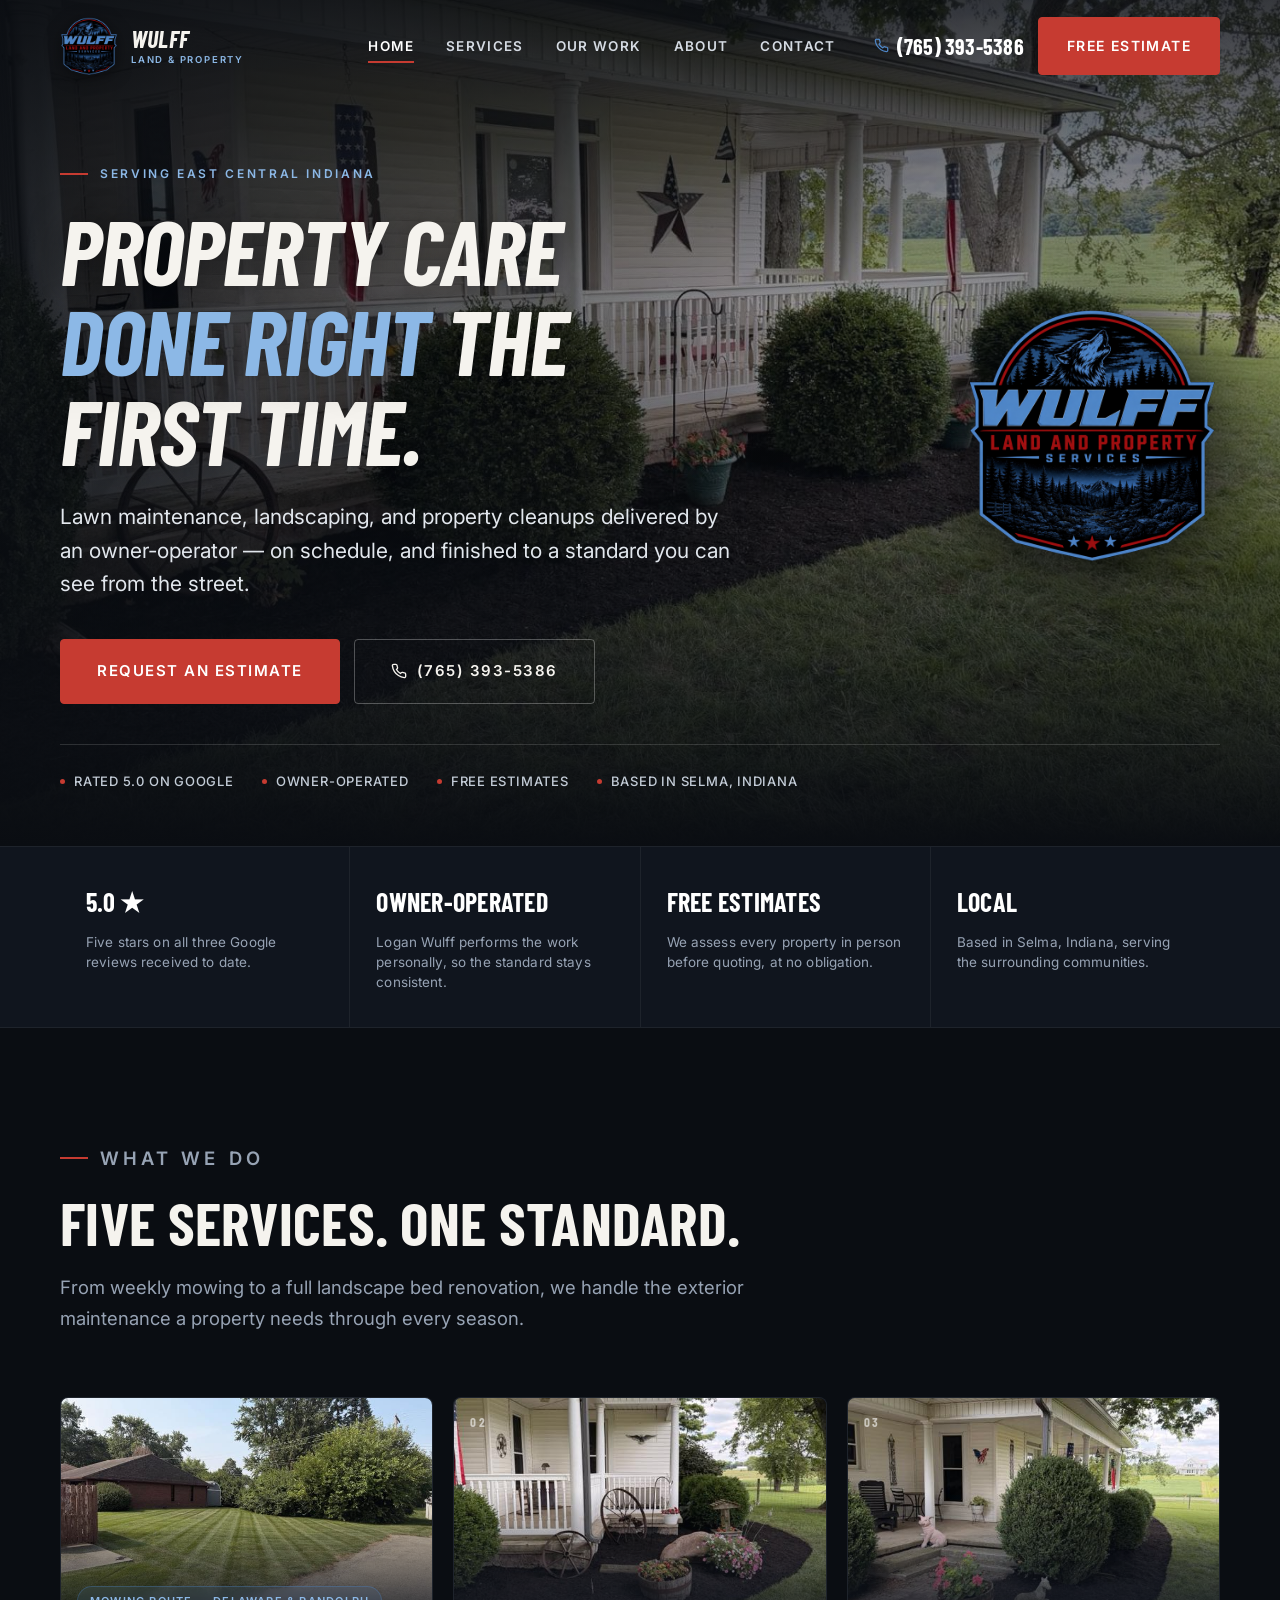
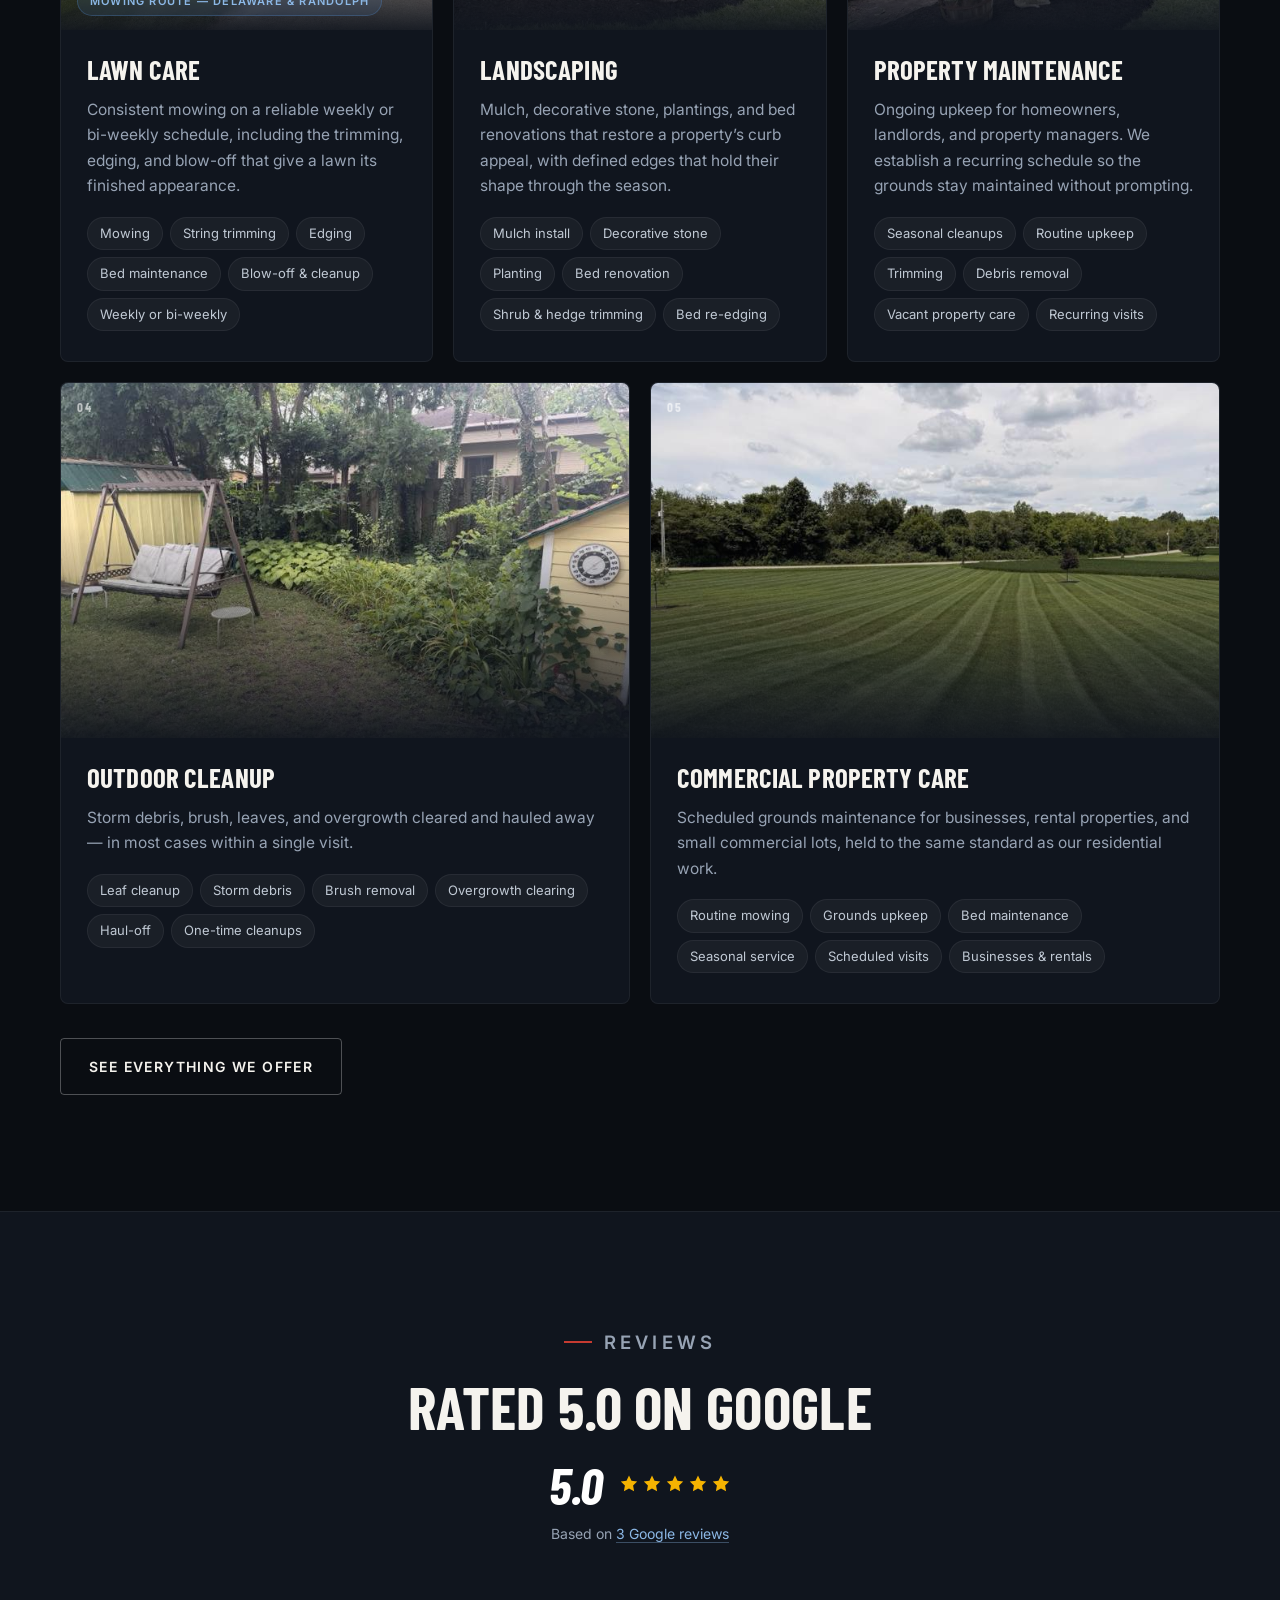
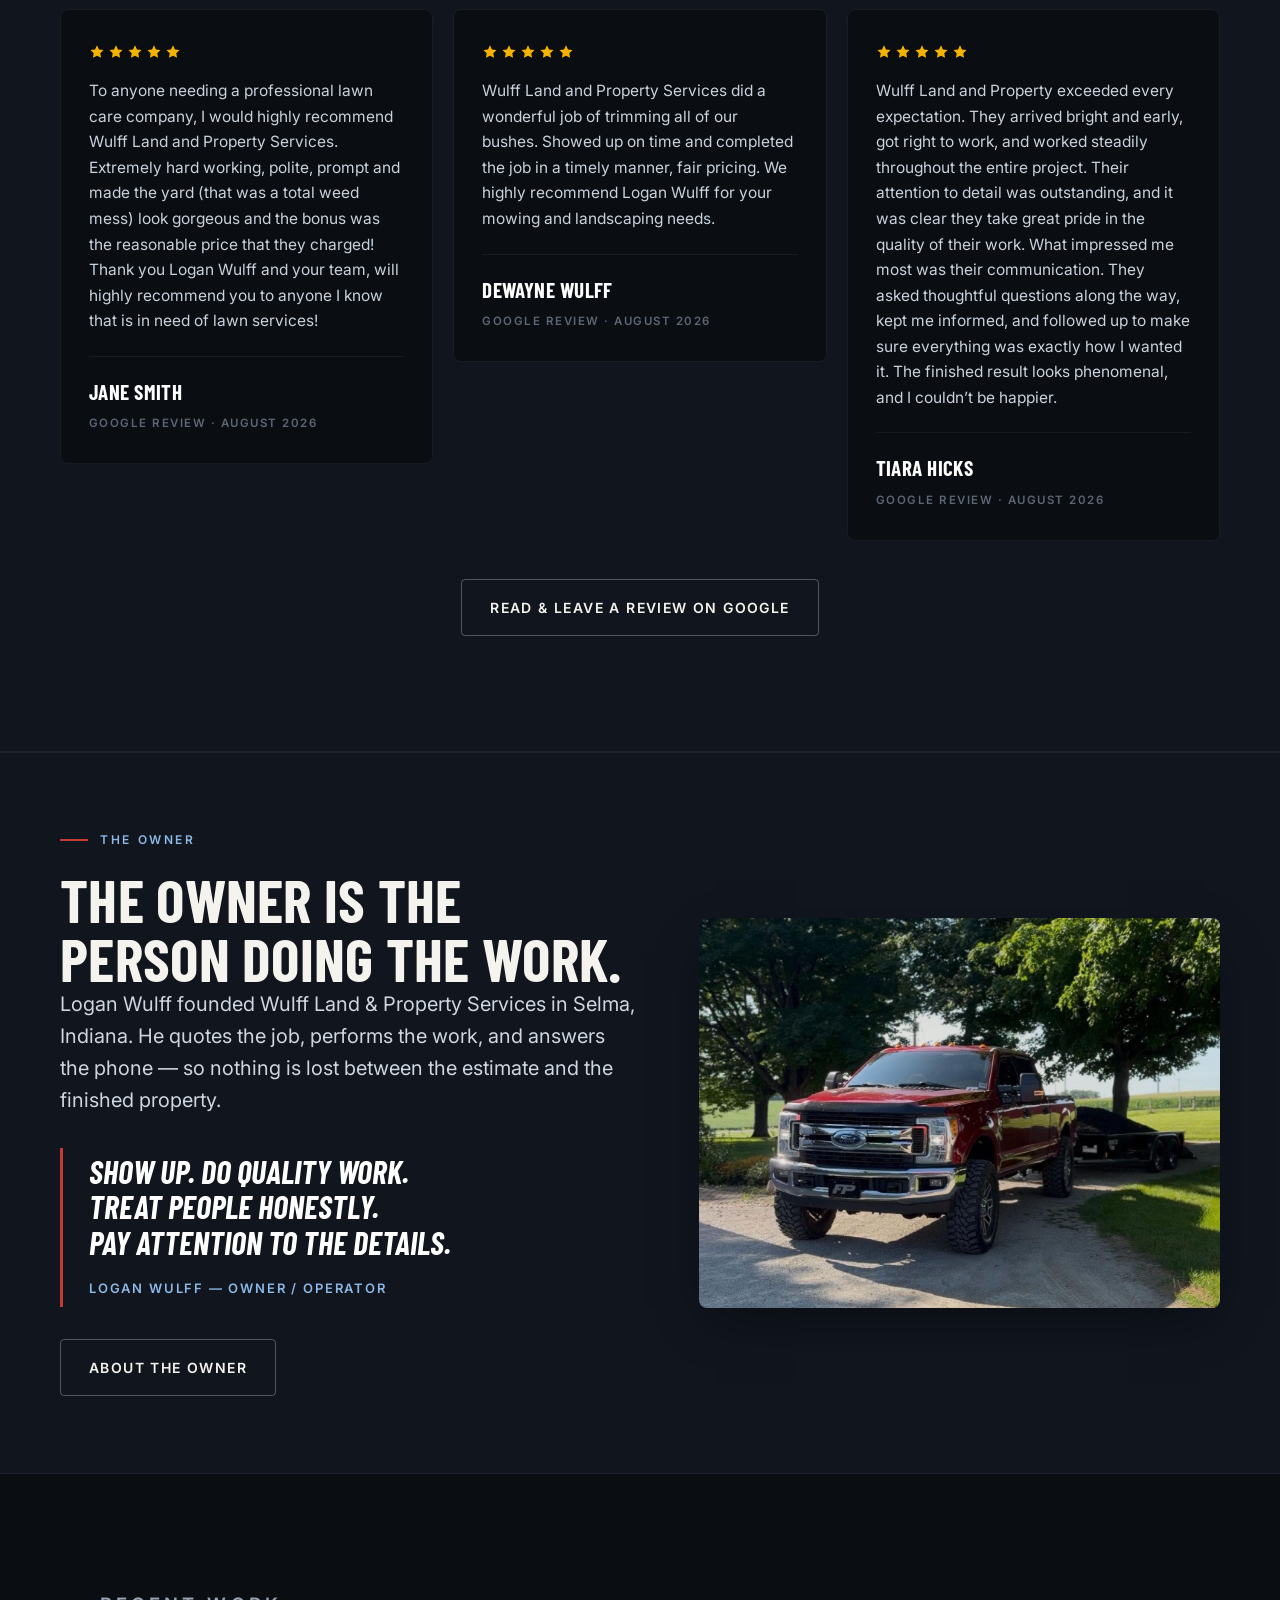
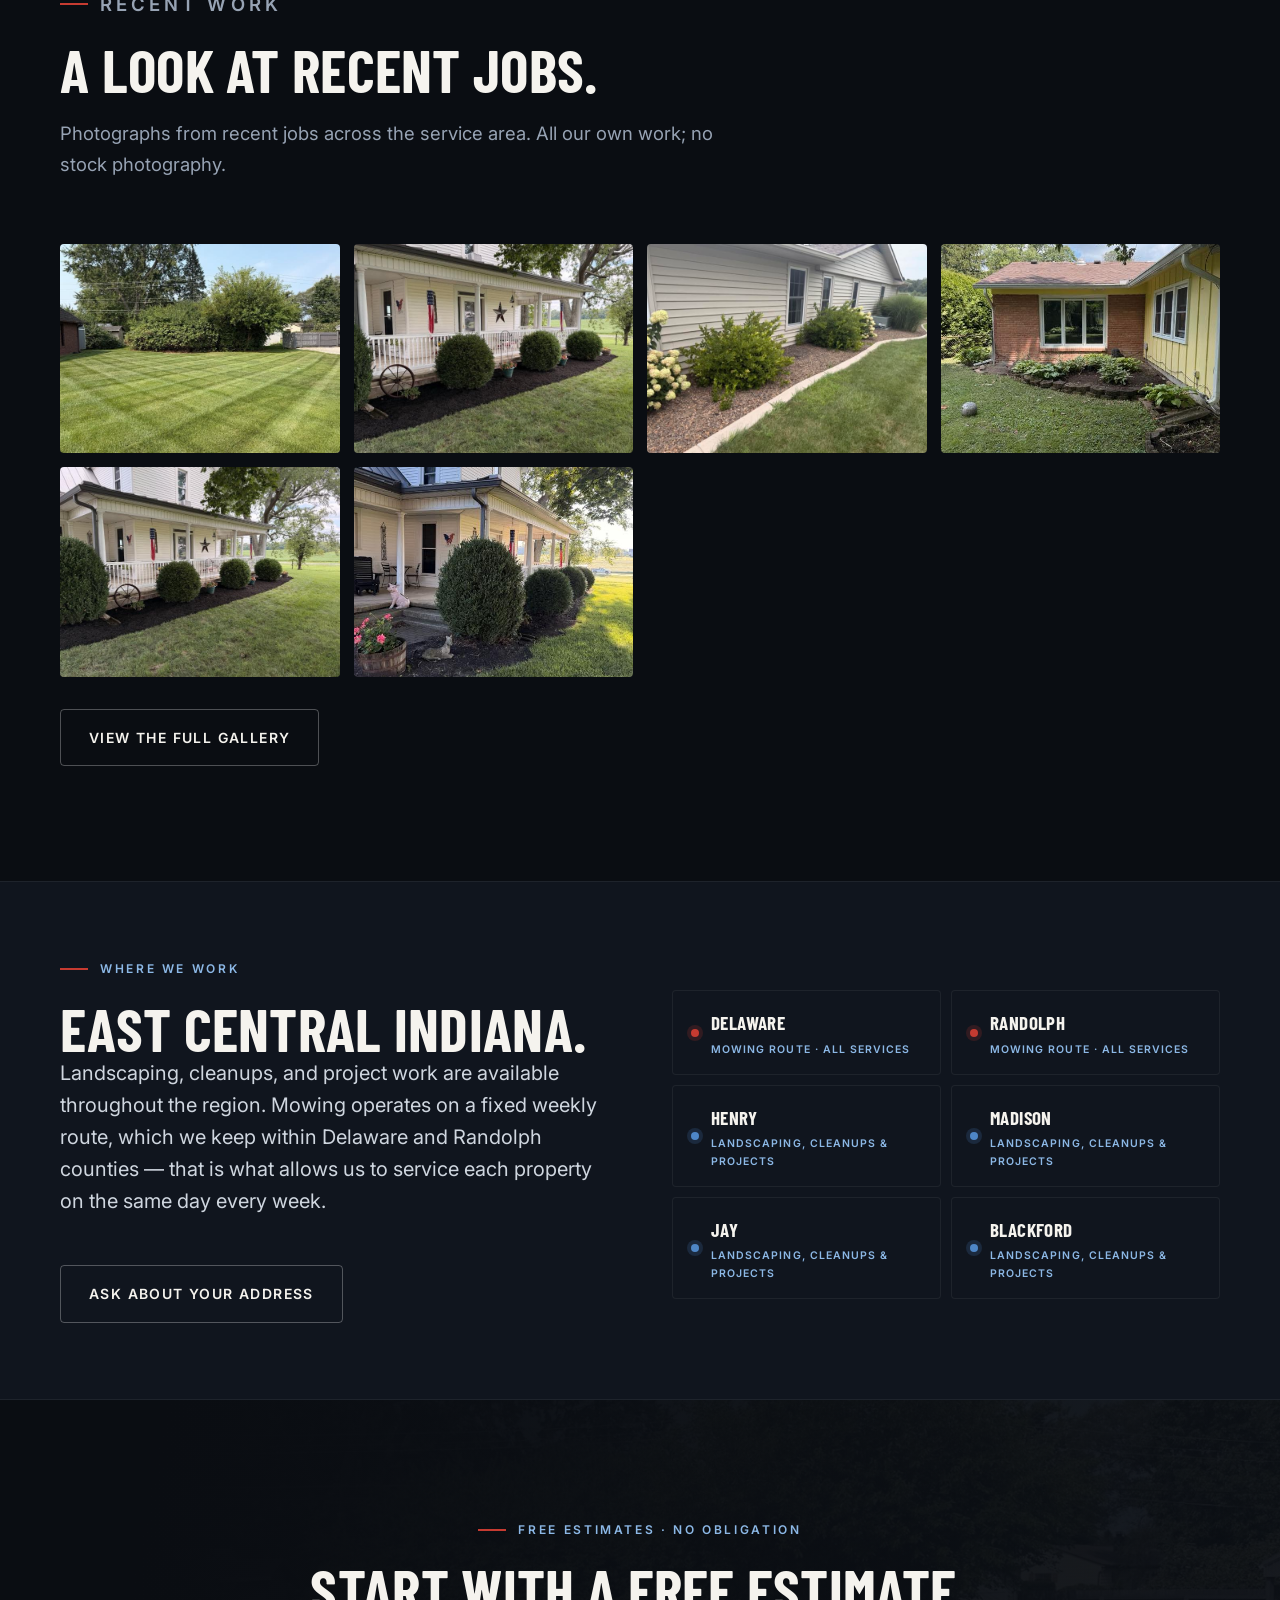
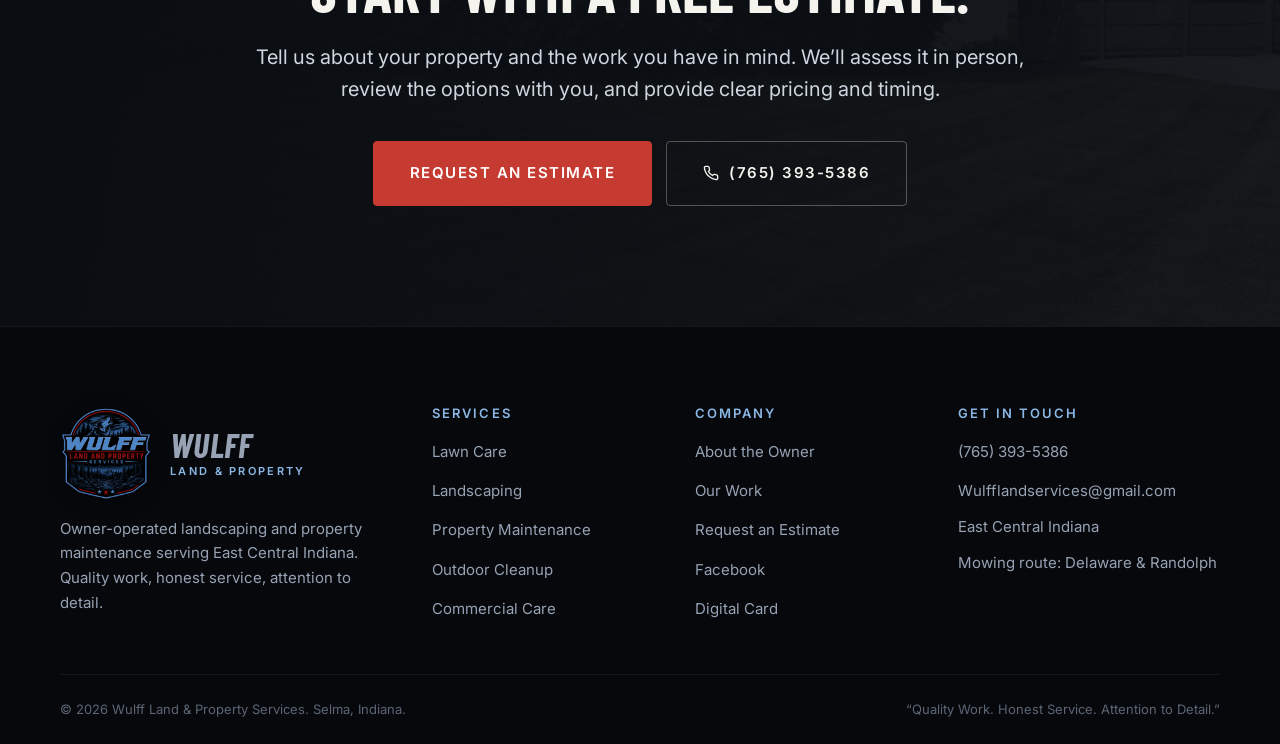
==== commit 86af4b7e: "Trade Home and Our Work hero photos; rebuild the link card from the farmhouse shot The farmhouse por" ====
--- a/index.html
+++ b/index.html
@@ -205,7 +205,7 @@
 </div>
 <main id="main">
 <section class="hero">
-  <div class="hero__bg"><img src="assets/img/full/img40.jpg" alt="A freshly mowed and striped residential lawn maintained by Wulff Land &amp; Property Services" fetchpriority="high"></div>
+  <div class="hero__bg"><img src="assets/img/full/img44.jpg" alt="A farmhouse porch with trimmed shrubs and a freshly mulched landscape bed, maintained by Wulff Land &amp; Property Services" fetchpriority="high"></div>
   <div class="wrap hero__inner">
     <div class="hero__grid">
     <div class="hero__copy">
--- a/assets/css/site.css
+++ b/assets/css/site.css
@@ -219,12 +219,12 @@
 /* ---------- hero ---------- */
 .hero{position:relative;min-height:min(94vh,880px);display:flex;align-items:flex-end;overflow:hidden}
 .hero__bg{position:absolute;inset:0;z-index:0}
-.hero__bg img{width:100%;height:100%;object-fit:cover;object-position:center 60%}
+.hero__bg img{width:100%;height:100%;object-fit:cover;object-position:center 62%}
 .hero__bg::after{
   content:"";position:absolute;inset:0;
   background:
-    linear-gradient(180deg,rgba(10,13,18,.86) 0%,rgba(10,13,18,.34) 34%,rgba(10,13,18,.72) 72%,var(--ink) 100%),
-    linear-gradient(96deg,rgba(10,13,18,.82) 0%,rgba(10,13,18,.18) 62%);
+    linear-gradient(180deg,rgba(10,13,18,.80) 0%,rgba(10,13,18,.20) 36%,rgba(10,13,18,.60) 74%,var(--ink) 100%),
+    linear-gradient(96deg,rgba(10,13,18,.84) 0%,rgba(10,13,18,.30) 52%,rgba(10,13,18,.10) 78%);
 }
 .hero__inner{position:relative;z-index:1;width:100%;padding-block:clamp(60px,10vh,120px) clamp(44px,6vh,72px)}
 .hero h1{max-width:15ch;text-shadow:0 4px 34px rgba(0,0,0,.5)}
